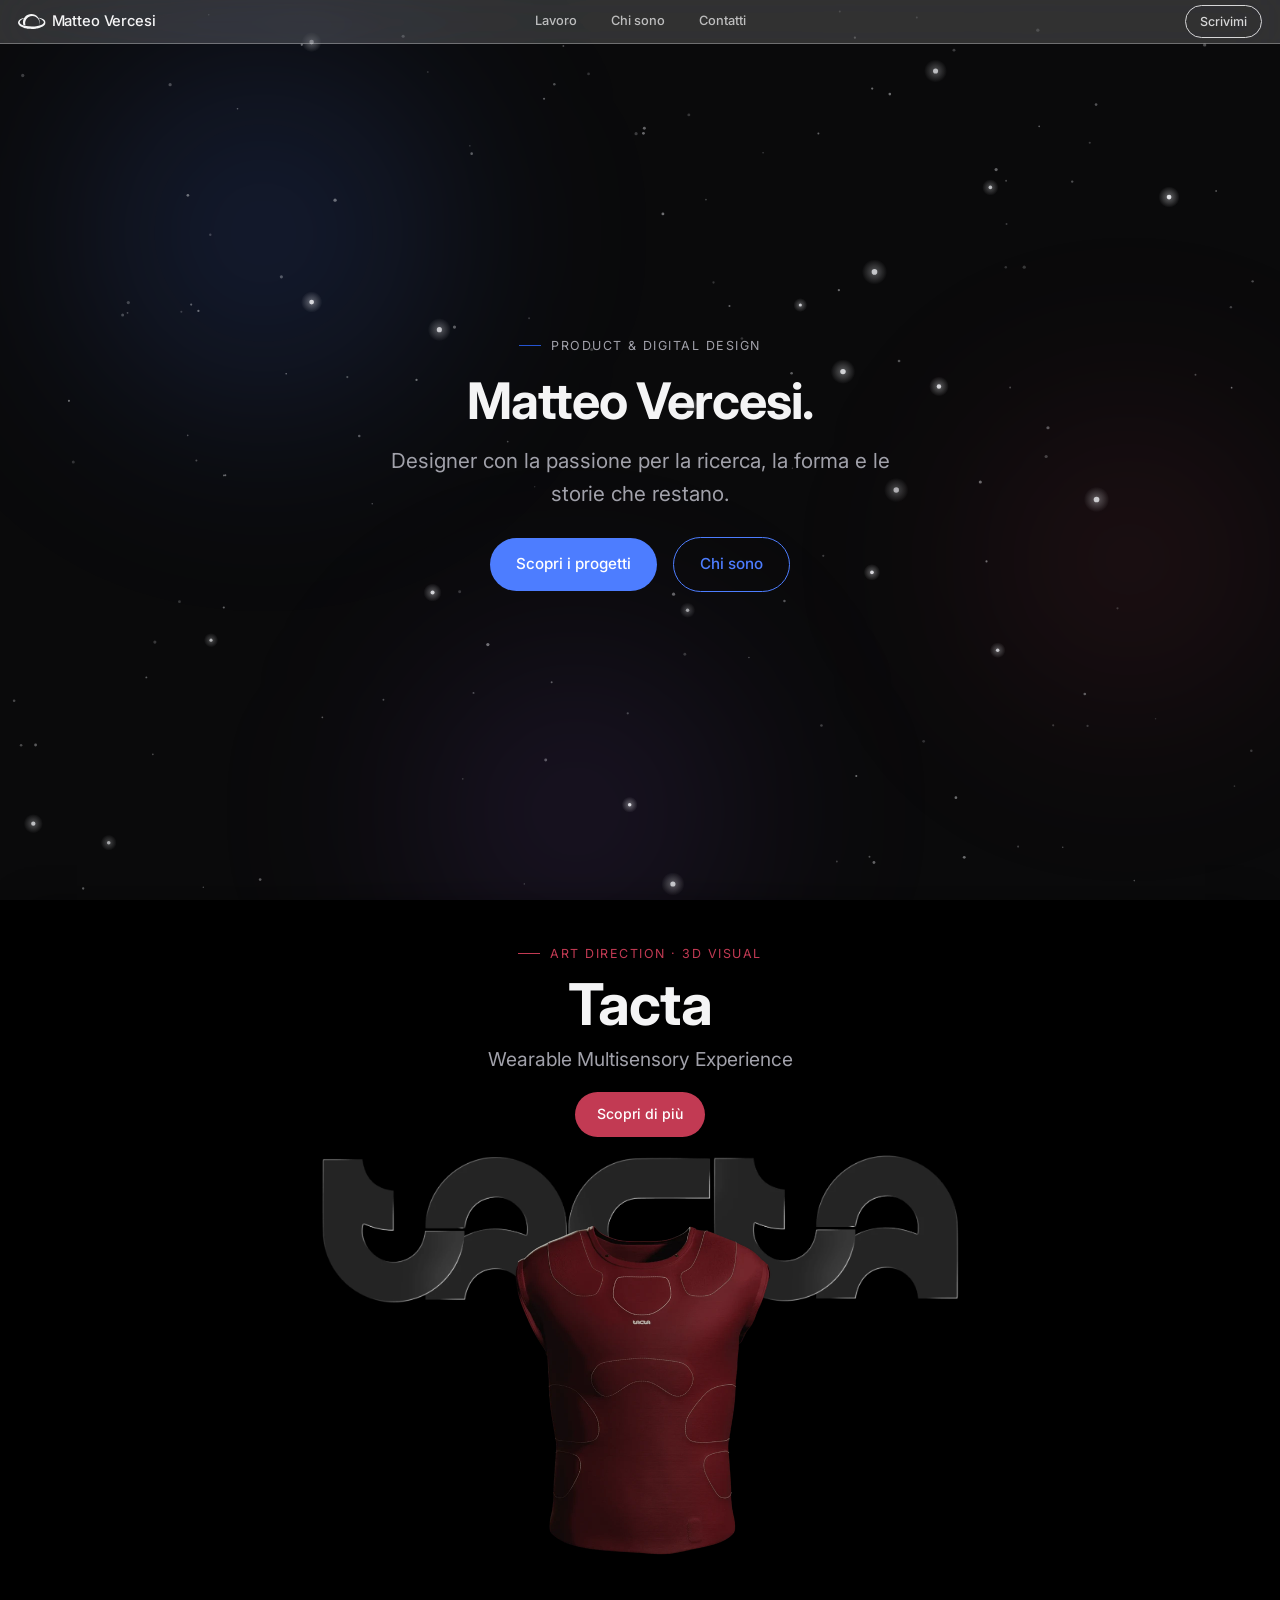
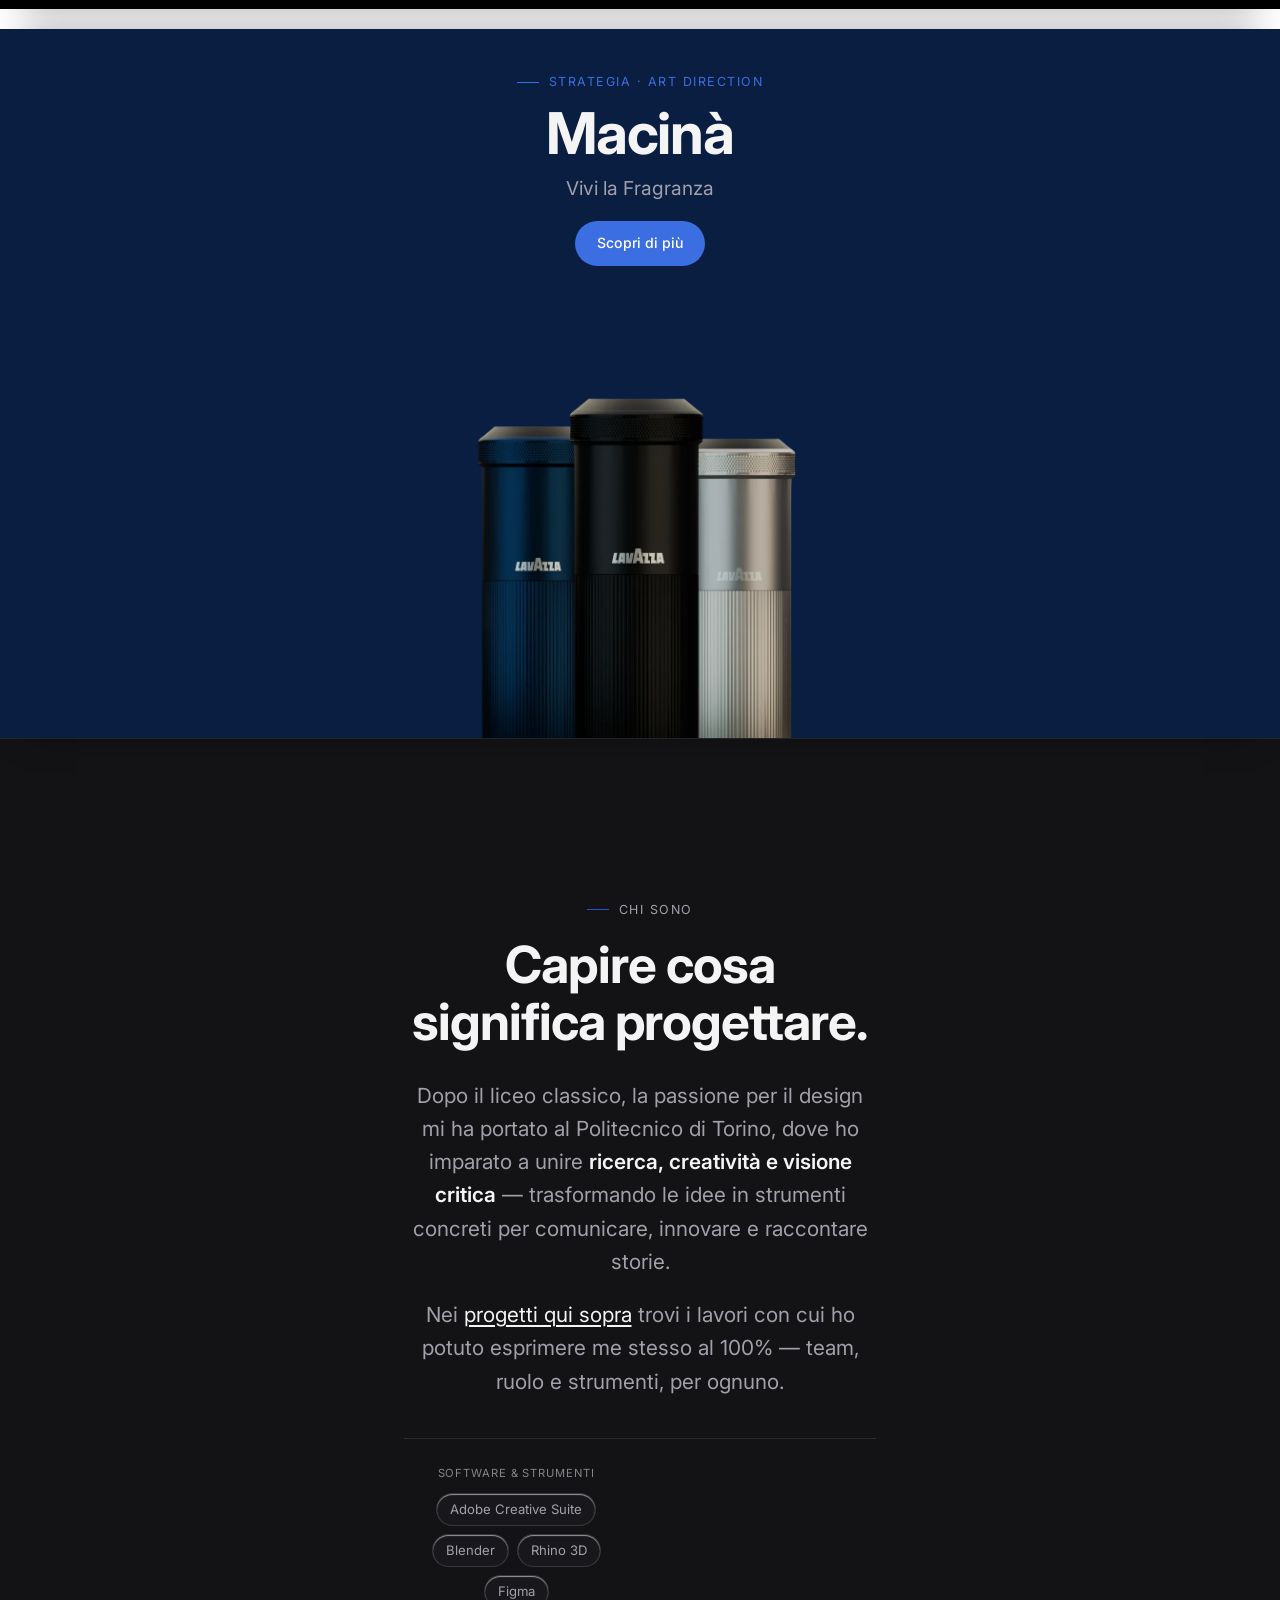
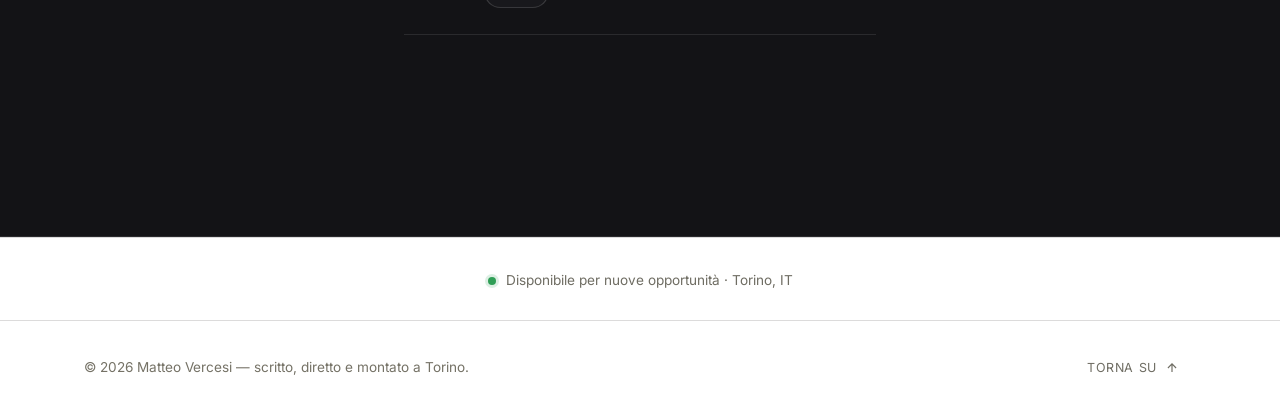
==== index.html @ 36c95722 "Turn the hero black and give the starfield real depth - Added .theme-dark to the hero header - reuse" ====
<!doctype html>
<html lang="it" style="background:#fff;">
<head>
<meta charset="UTF-8" />
<meta name="viewport" content="width=device-width, initial-scale=1, viewport-fit=cover" />
<meta name="theme-color" content="#ffffff" />
<script>
  /* Always land on the hero, never mid-page: without this, a #contact (or
     any other section) hash in the URL makes the browser jump straight
     there on reload. Running this once, early, isn't enough - the browser
     performs its own scroll-to-fragment later, after this script, as part
     of finishing the load, silently overriding an early scrollTo. Forcing
     it again on "load" (and "pageshow", for back/forward-cache restores)
     runs after that native scroll has already happened, so it sticks. */
  if ("scrollRestoration" in history) history.scrollRestoration = "manual";
  function forceScrollTop() {
    window.scrollTo(0, 0);
    if (location.hash) history.replaceState(null, "", location.pathname + location.search);
  }
  forceScrollTop();
  window.addEventListener("load", forceScrollTop);
  window.addEventListener("pageshow", forceScrollTop);
</script>
<title>Matteo Vercesi — Product & Digital Designer</title>
<meta name="description" content="Portfolio di Matteo Vercesi, Product & Digital Designer: progetti, metodo, percorso e contatti — dall'idea al prodotto, in un'unica pagina." />

<link rel="icon" href="assets/favicon.svg" type="image/svg+xml" />

<link rel="preconnect" href="https://fonts.googleapis.com" />
<link rel="preconnect" href="https://fonts.gstatic.com" crossorigin />
<link href="https://fonts.googleapis.com/css2?family=Inter:wght@400;500;600;700;800&display=swap" rel="stylesheet" />

<link rel="stylesheet" href="css/style.css" />
</head>
<body>

<!-- ============ NAV ============ -->
<nav class="nav nav--glass" id="nav">
  <a href="#top" class="nav__logo">
    <svg class="nav__logo-mark" viewBox="17 23 46 25" xmlns="http://www.w3.org/2000/svg" fill="none" aria-hidden="true">
      <g clip-path="url(#navLogoClip)">
        <path d="M50.6555 46.7805C50.2432 46.8773 49.8309 46.9664 49.416 47.0504C49.0139 47.1344 48.6145 47.2108 48.2099 47.2795C48.1841 47.2871 48.1584 47.2897 48.13 47.2948C47.6455 47.3813 47.1585 47.4577 46.6714 47.5264C42.842 48.0738 38.9481 48.1476 35.1031 47.7479C34.629 47.6996 34.1574 47.6436 33.6858 47.5799C33.6832 47.5799 33.6806 47.5799 33.6806 47.5799C33.2657 47.5264 32.8534 47.4653 32.4436 47.3992C31.9643 47.3228 31.4876 47.2362 31.0108 47.1446C30.5727 47.0606 30.1372 46.9689 29.7017 46.8722H29.6991C29.578 46.8442 29.4543 46.8162 29.3332 46.7882C29.06 46.722 28.7765 46.6507 28.4802 46.5718C23.6044 45.2581 16.0305 41.9689 17.1026 36.1492C18.0947 32.338 22.5092 30.4083 26.6556 29.5275C26.3876 29.9883 26.1428 30.4592 25.9289 30.9429C23.522 32.1064 20.1538 33.9979 19.7698 36.6176C19.6873 38.9954 22.5762 40.6629 25.5037 41.7271C25.7691 41.8212 26.032 41.9129 26.2948 41.9995C26.568 42.0886 26.8412 42.1751 27.1092 42.254C27.8488 42.473 28.5523 42.6537 29.1708 42.7963C29.2507 42.8141 29.328 42.8319 29.4053 42.8498C29.5161 42.8752 29.6244 42.8981 29.7275 42.9185C29.7996 42.9363 29.8718 42.9516 29.9413 42.9643H29.9465C29.9877 42.9745 30.0264 42.9821 30.0676 42.9898C30.1089 43 30.1501 43.0076 30.1913 43.0152C30.3666 43.0483 30.5418 43.0814 30.7196 43.112C36.9947 44.2398 43.5403 44.2067 49.7999 43.0203C50.1839 42.9389 50.5679 42.8549 50.9545 42.7657C51.2199 42.7021 51.4853 42.6385 51.7508 42.5723C51.7843 42.5646 51.8152 42.557 51.8487 42.5468C52.1115 42.4806 52.377 42.4093 52.6398 42.3355C54.7401 41.7449 56.7734 40.9353 58.4974 39.642C61.2883 37.5112 60.3812 35.2225 57.9253 33.2647C56.2193 31.9231 54.2144 30.9251 52.1399 30.1003C51.9878 29.8024 51.8203 29.5096 51.6477 29.2271C66.6511 31.4496 67.2439 42.7683 50.6555 46.7805Z" fill="currentColor"/>
        <path d="M26.4134 31.4164C26.5397 31.116 26.6814 30.8207 26.8309 30.5304C27.037 30.1307 27.2612 29.7412 27.5061 29.3619C27.6658 29.1124 27.8359 28.8706 28.0137 28.6312C28.2405 28.3232 28.4828 28.0228 28.7405 27.73C34.7398 20.953 45.2206 21.7041 50.3205 28.4174C50.4932 28.6414 50.6581 28.8756 50.8153 29.1124C50.9519 29.3186 51.0833 29.5274 51.207 29.7412C51.3745 30.0187 51.5291 30.3064 51.676 30.6017C51.8255 30.9021 51.9647 31.2102 52.0961 31.5258C53.4774 34.8074 53.449 38.5472 52.1657 41.8059C52.1167 41.8186 52.0703 41.8313 52.0239 41.8441C53.4568 37.6358 52.3873 32.8064 49.0423 29.6547C48.6557 29.2906 48.2383 28.9495 47.7924 28.6338C47.5682 28.4709 47.3415 28.3181 47.1095 28.1755C43.2801 25.7977 38.3811 25.8868 34.6419 28.0915C34.2785 28.3054 33.928 28.5396 33.5878 28.7967C32.9565 29.2652 32.3715 29.8049 31.8432 30.4108C28.944 33.6058 28.1864 38.2748 29.6501 42.2514C29.4028 42.2005 29.1554 42.1419 28.908 42.0834C28.1967 41.9103 27.4829 41.7142 26.7871 41.4953C26.5242 41.4113 26.2613 41.3247 26.0036 41.2331C24.9058 38.0304 25.0785 34.5146 26.4134 31.4164Z" fill="currentColor"/>
      </g>
      <defs>
        <clipPath id="navLogoClip"><rect width="46" height="25" fill="white" transform="translate(17 23)"/></clipPath>
      </defs>
    </svg>
    <span class="nav__logo-text">Matteo Vercesi</span>
  </a>
  <div class="nav__center">
    <a class="nav__pill" href="#work">Lavoro</a>
    <a class="nav__pill" href="#about">Chi sono</a>
    <a class="nav__pill" href="mailto:matteo.vercesi05@gmail.com">Contatti</a>
  </div>
  <div class="nav__cta">
    <a class="btn ghost" href="mailto:matteo.vercesi05@gmail.com"><span>Scrivimi</span></a>
    <div class="nav__icons">
      <a class="nav__icon" href="#work" aria-label="Lavoro">
        <svg viewBox="0 0 24 24" fill="none" stroke="currentColor" stroke-width="1.7" stroke-linecap="round" stroke-linejoin="round" aria-hidden="true"><rect x="3" y="7.5" width="18" height="12" rx="2.5"/><path d="M8.5 7.5V6a2 2 0 0 1 2-2h3a2 2 0 0 1 2 2v1.5"/><path d="M3 12.5h18"/></svg>
      </a>
      <a class="nav__icon" href="#about" aria-label="Chi sono">
        <svg viewBox="0 0 24 24" fill="none" stroke="currentColor" stroke-width="1.7" stroke-linecap="round" stroke-linejoin="round" aria-hidden="true"><circle cx="12" cy="8" r="3.6"/><path d="M4.5 20c0-4.2 3.4-6.8 7.5-6.8s7.5 2.6 7.5 6.8"/></svg>
      </a>
      <a class="nav__icon" href="mailto:matteo.vercesi05@gmail.com" aria-label="Contatti">
        <svg viewBox="0 0 24 24" fill="none" stroke="currentColor" stroke-width="1.7" stroke-linecap="round" stroke-linejoin="round" aria-hidden="true"><rect x="3" y="5.5" width="18" height="13" rx="2.5"/><path d="M4 7.5l7.3 5.8a1.2 1.2 0 0 0 1.4 0L20 7.5"/></svg>
      </a>
    </div>
  </div>
</nav>

<main id="top">

  <!-- ============ HERO ============ -->
  <header class="hero theme-dark">
    <div class="hero__nebula" aria-hidden="true">
      <span></span>
      <span></span>
      <span></span>
    </div>
    <canvas class="hero__space" id="heroSpace" aria-hidden="true"></canvas>
    <div class="hero__cursor" id="heroCursor" aria-hidden="true"></div>
    <div class="container hero__inner">
      <div class="hero__content">
        <span class="eyebrow">Product &amp; Digital Design</span>
        <h1>Matteo Vercesi.</h1>
        <p class="hero__tagline">Designer con la passione per la ricerca, la forma e le storie che restano.</p>
        <div class="hero__actions">
          <a class="btn accent" href="#work"><span>Scopri i progetti</span></a>
          <a class="btn outline" href="#about"><span>Chi sono</span></a>
        </div>
      </div>
    </div>
  </header>

  <!-- ============ WORK: PRODUCT DESIGN ============
       Apple's own product-page pattern: one full-bleed, centered section
       per product (headline, tagline, CTA, then a large image) stacked
       vertically, instead of a grid of small cards. -->
  <div id="work">
    <section class="product-block product-block--media-center theme-dark reveal" style="--project-accent:#c23a53; --bg:#000;">
      <div class="container product-block__inner">
        <span class="eyebrow">Art Direction · 3D Visual</span>
        <h2>Tacta</h2>
        <p class="product-block__tagline">Wearable Multisensory Experience</p>
        <div class="product-block__actions">
          <a class="btn accent" href="tacta.html"><span>Scopri di più</span></a>
        </div>
      </div>
      <div class="product-block__media product-block__media--wordmark container">
        <div class="product-block__media-frame">
          <img class="product-block__wordmark-bg" src="assets/tacta-wordmark.webp" alt="" aria-hidden="true" loading="lazy">
          <img src="assets/tacta-01.webp" alt="Tacta, maglia wearable multisensoriale, vista frontale" loading="lazy">
        </div>
      </div>
    </section>

    <section class="product-block theme-dark reveal" style="--project-accent:#3b6ee0; --bg:#0a1e42;">
      <div class="container product-block__inner">
        <span class="eyebrow">Strategia · Art Direction</span>
        <h2>Macinà</h2>
        <p class="product-block__tagline">Vivi la Fragranza</p>
        <div class="product-block__actions">
          <a class="btn accent" href="macina.html"><span>Scopri di più</span></a>
        </div>
      </div>
      <div class="product-block__media container">
        <img src="assets/macina-01.webp" alt="Macinà, macinino da caffè Lavazza" loading="lazy">
      </div>
    </section>
  </div>

  <!-- ============ DARK BAND: CHI SONO / PERCORSO / CONTATTI ============ -->
  <div class="theme-dark">

    <!-- ============ ABOUT ============ -->
    <section class="about" id="about">
      <div class="container statement__inner about__statement reveal">
        <span class="eyebrow">Chi sono</span>
        <h2 class="statement__headline">Capire cosa significa progettare.</h2>
        <p class="statement__body">Dopo il liceo classico, la passione per il design mi ha portato al Politecnico di Torino, dove ho imparato a unire <strong>ricerca, creatività e visione critica</strong> — trasformando le idee in strumenti concreti per comunicare, innovare e raccontare storie.</p>
        <p class="statement__note">Nei <a href="#work">progetti qui sopra</a> trovi i lavori con cui ho potuto esprimere me stesso al 100% — team, ruolo e strumenti, per ognuno.</p>
        <dl class="project__meta statement__meta about__tools-meta">
          <div>
            <dt>Software &amp; strumenti</dt>
            <div class="badge-row">
              <span class="badge">Adobe Creative Suite</span>
              <span class="badge">Blender</span>
              <span class="badge">Rhino 3D</span>
              <span class="badge">Figma</span>
            </div>
          </div>
        </dl>
      </div>
    </section>

  </div>

</main>

<footer>
  <div class="footer__status">
    <span class="status-dot"></span>
    <span>Disponibile per nuove opportunità · Torino, IT</span>
  </div>
  <div class="container footer__inner">
    <span>© <span id="year"></span> Matteo Vercesi — scritto, diretto e montato a Torino.</span>
    <a class="back-to-top" href="#top">
      Torna su
      <svg viewBox="0 0 24 24" fill="none" stroke="currentColor" stroke-width="2"><path d="M12 19V5M5 12l7-7 7 7"/></svg>
    </a>
  </div>
</footer>

<div class="toast" id="toast">Email copiata negli appunti</div>

<script src="js/main.js"></script>
</body>
</html>
---- css/style.css ----
/* ==========================================================================
   Matteo Vercesi — Product Design Portfolio
   ========================================================================== */

:root {
  /* Base palette — warm paper, light editorial theme */
  --bg: #ffffff;
  --bg-elevated: #f1efe9;
  --bg-card: #ffffff;
  --line: rgba(20, 19, 15, 0.15);
  --line-strong: rgba(20, 19, 15, 0.26);

  --text: #17160f;
  --text-muted: #6f6d63;
  --text-dim: #757266;

  --accent: #2554d1;
  --accent-soft: rgba(37, 84, 209, 0.08);

  /* Per-project accents (overridden per section via inline style) */
  --project-accent: var(--accent);
  --project-accent-soft: var(--accent-soft);

  /* Glassmorphism surface tokens */
  --glass-bg: rgba(255, 255, 255, 0.5);
  --glass-bg-strong: rgba(255, 255, 255, 0.68);
  --glass-border: rgba(255, 255, 255, 0.65);
  --glass-blur: 22px;
  --glass-highlight: inset 0 1px 1px rgba(255, 255, 255, 0.55);

  /* One sans-serif system throughout, matching the hero headline - the
     earlier Fraunces serif/italic voice was dropped for a consistent,
     apple.com-style typographic system instead of mixing the two. */
  --font-display: "Inter", "Helvetica Neue", Arial, sans-serif;
  --font-body: "Inter", "Helvetica Neue", Arial, sans-serif;
  --font-mono: "Inter", "Helvetica Neue", Arial, sans-serif;

  --ease: cubic-bezier(0.16, 1, 0.3, 1);
  /* Reserved for short, tactile micro-interactions (button press, toggle,
     badge hover, modal open) - a slight overshoot rather than the calm
     content-reveal --ease above. Always paired with 2D transforms only
     (scale/translate/opacity) - never combined with a 3D transform on an
     overflow:hidden + mix-blend-mode element, the exact combination that
     made the project cards and portrait frame vanish on hover earlier. */
  --spring: cubic-bezier(0.34, 1.56, 0.64, 1);
  --dur-fast: 200ms;
  --dur: 400ms;
  --dur-slow: 700ms;

  --container: 1240px;
  --gutter: clamp(20px, 5vw, 64px);
}

@media (max-width: 600px) {
  /* backdrop-filter blur cost scales with radius - a lighter blur here
     trims GPU/compositing load specifically on the phones where Safari's
     memory-pressure reload actually happens, without changing the desktop
     glass look. */
  :root {
    --glass-blur: 10px;
  }
}

/* ---------- Dark band ----------
   Apple product pages aren't single-theme top to bottom - the theme itself
   is a storytelling beat, dropping into a darker, moodier section and back.
   .theme-dark is scoped to a wrapper (About -> Timeline -> Closing CTA),
   not the whole <body>, so the same variables just repaint for that one
   band while Hero/Work/Approach stay on the light root palette above it. */
.theme-dark {
  --bg: #0a0a0b;
  --bg-elevated: #131316;
  --bg-card: #17171b;
  --line: rgba(244, 244, 245, 0.1);
  --line-strong: rgba(244, 244, 245, 0.2);

  --text: #f4f4f5;
  --text-muted: #a1a1aa;
  --text-dim: #86848c;

  --accent: #4d7dff;
  --accent-soft: rgba(77, 125, 255, 0.16);

  --glass-bg: rgba(32, 32, 36, 0.45);
  --glass-bg-strong: rgba(32, 32, 36, 0.62);
  --glass-border: rgba(244, 244, 245, 0.14);

  background: var(--bg);
  color: var(--text);
}

/* ---------- Reset ---------- */
*,
*::before,
*::after {
  box-sizing: border-box;
  margin: 0;
  padding: 0;
}

html {
  scroll-behavior: smooth;
  -webkit-text-size-adjust: 100%;
  /* On iOS Safari, flinging back up to the top of a long page overshoots
     into the rubber-band bounce - without this, that overscroll chains up
     to Safari's own pull-to-refresh gesture, which reloads the whole page
     (seen as the hero/projects "restarting"). contain lets the page keep
     its own bounce feel locally without handing the gesture to the browser
     chrome above it. */
  overscroll-behavior-y: contain;
}

@media (prefers-reduced-motion: reduce) {
  html {
    scroll-behavior: auto;
  }
  *,
  *::before,
  *::after {
    animation-duration: 0.01ms !important;
    animation-iteration-count: 1 !important;
    transition-duration: 0.01ms !important;
    scroll-behavior: auto !important;
  }
}

body {
  background: var(--bg);
  color: var(--text);
  font-family: var(--font-body);
  font-size: 16px;
  line-height: 1.6;
  min-height: 100vh;
  position: relative;
  overflow-x: hidden;
  overscroll-behavior-y: contain;
}

img {
  max-width: 100%;
  display: block;
}

a {
  color: inherit;
  text-decoration: none;
}

ul {
  list-style: none;
}

button {
  font: inherit;
  color: inherit;
  background: none;
  border: none;
  cursor: pointer;
}

h1, h2, h3, h4 {
  font-family: var(--font-display);
  font-weight: 700;
  line-height: 1.08;
  letter-spacing: -0.02em;
}

::selection {
  background: var(--text);
  color: var(--bg);
}

:focus-visible {
  outline: 2px solid var(--accent);
  outline-offset: 3px;
  border-radius: 2px;
}

/* Smoother "squircle" corners on the main rounded shapes (progressive enhancement,
   ignored gracefully where the browser doesn't support it yet) */
.btn,
.nav,
.swatch,
.swatch__dot,
.badge,
.toast {
  corner-shape: superellipse(2);
}

.container {
  max-width: var(--container);
  margin-inline: auto;
  padding-inline: var(--gutter);
}

.eyebrow {
  display: inline-flex;
  align-items: center;
  gap: 10px;
  font-family: var(--font-mono);
  font-size: 0.78rem;
  letter-spacing: 0.12em;
  text-transform: uppercase;
  color: var(--text-muted);
}

.eyebrow::before {
  content: "";
  width: 22px;
  height: 1px;
  background: var(--project-accent);
}

/* ---------- Buttons ---------- */
.btn {
  --btn-bg: var(--text);
  --btn-fg: var(--bg);
  display: inline-flex;
  align-items: center;
  gap: 10px;
  padding: 14px 26px;
  min-height: 44px;
  border-radius: 100px;
  font-family: var(--font-body);
  font-weight: 500;
  font-size: 0.95rem;
  background: var(--btn-bg);
  color: var(--btn-fg);
  cursor: pointer;
  transition: transform var(--dur-fast) var(--spring), opacity var(--dur-fast) var(--ease);
}

.btn:hover {
  transform: translateY(-2px);
  opacity: 0.88;
}

.btn:active {
  transform: scale(0.96);
}

/* Used only by the nav's "Scrivimi" CTA - no glass box of its own, just an
   outline in the same adaptive --nav-fg color as the rest of the bar, so it
   doesn't read as a separate frame floating over the transparent nav. */
.btn.ghost {
  --btn-bg: transparent;
  --btn-fg: var(--nav-fg);
  padding: 7px 16px;
  min-height: auto;
  font-size: 0.88rem;
  border: 1.5px solid var(--nav-fg);
  background: transparent;
  opacity: 0.85;
}

.btn.ghost:hover {
  opacity: 1;
}

/* apple.com's primary/secondary pill pair: a solid accent-colored pill next
   to a plain outline one, both the same shape as .btn - used for the hero's
   two-button row. */
.btn.accent {
  --btn-bg: var(--accent);
  --btn-fg: #fff;
}

.btn.outline {
  --btn-bg: transparent;
  --btn-fg: var(--accent);
  border: 1.5px solid var(--accent);
}

.btn.outline:hover {
  background: var(--accent-soft);
  opacity: 1;
}

.btn svg {
  width: 15px;
  height: 15px;
  transition: transform var(--dur-fast) var(--ease);
}

.btn:hover svg {
  transform: translate(3px, 0);
}

/* ---------- Navbar ----------
   No background/border of its own - it reads through to whatever section
   is scrolled underneath. --nav-fg flips between dark and light (see
   .nav--on-dark below, toggled by main.js from the actual section behind
   the bar) so its text and logo stay readable over both bands. A flat
   toggled color is used instead of mix-blend-mode: difference, which
   rendered inconsistently (washed out, and mis-composited on scroll) for
   a position:fixed bar in testing here. */
.nav {
  position: fixed;
  top: 0;
  left: 0;
  right: 0;
  z-index: 100;
  display: grid;
  /* Each direct child is pinned to its column explicitly (see .nav__logo,
     .nav__center, .nav__cta below) rather than relying on source-order
     auto-placement: .nav__center is display:none below 880px, and a hidden
     grid item is dropped from placement entirely, which without an explicit
     column would shift .nav__cta into the middle track instead of the last
     one - leaving it stranded left-of-center with the real last column empty
     on its right. */
  grid-template-columns: 1fr auto 1fr;
  align-items: center;
  height: 44px;
  /* env() falls back to 0px on any browser that doesn't support it (this
     whole rule is a no-op there), and only actually adds space on a
     notched/Dynamic-Island iPhone in landscape, where that cutout sits to
     one side instead of centered - without it the logo/menu button can end
     up tucked under it instead of clear of it. The extra +10px goes beyond
     the raw safe-area value on purpose: that value marks where the cutout
     itself ends, not a comfortable touch-target distance from it. */
  padding-inline: max(18px, calc(env(safe-area-inset-left) + 10px)) max(18px, calc(env(safe-area-inset-right) + 10px));
  --nav-fg: #17160f;
  transition: transform var(--dur) var(--ease);
}

.nav.nav--on-dark {
  --nav-fg: #f4f4f5;
}

/* Project pages only: the bar slides fully out of view once scrolled. */
.nav.is-hidden {
  transform: translateY(-100%);
}

/* A 1px, out-of-flow marker sitting just below the page's very top - purely
   an IntersectionObserver target (see main.js), not a visible element. Set
   a little below y:0 (instead of right at it) so a stray pixel of scroll
   bounce doesn't flicker the navbar in and out. */
.scroll-sentinel {
  position: absolute;
  top: 24px;
  left: 0;
  width: 1px;
  height: 1px;
  pointer-events: none;
}

/* Project pages: a fixed scrim pinned to the true top of the screen,
   behind the notch/Dynamic-Island cutout. Whatever scrolls up underneath
   it - any section, any photo - fades into it instead of butting up
   against the cutout with a hard edge: the same top vignette apple.com's
   own mobile site uses so a scrolled photo dissolves into the page
   rather than meeting the status bar with a hard edge. Sits below the
   nav's own z-index but above page content; env() height means it's just
   a small constant on non-notch devices instead of doing nothing useful. */
.top-scrim {
  position: fixed;
  top: 0;
  left: 0;
  right: 0;
  height: calc(env(safe-area-inset-top, 0px) + 40px);
  background: linear-gradient(to bottom, rgba(0, 0, 0, 0.88), rgba(0, 0, 0, 0));
  z-index: 99;
  pointer-events: none;
}

/* Revo Bike only: same scrim, toned to its own light background instead
   of black. */
.top-scrim--light {
  background: linear-gradient(to bottom, rgba(245, 245, 247, 0.92), rgba(245, 245, 247, 0));
}

/* Home page only: a persistent glass panel instead of the transparent bar
   that just reads through to whatever's scrolled underneath - light tint,
   strong blur, thin bright border, the same liquid-glass material used
   throughout the nav. */
.nav--glass {
  background: rgba(255, 255, 255, 0.16);
  backdrop-filter: blur(28px) saturate(180%);
  -webkit-backdrop-filter: blur(28px) saturate(180%);
  border-bottom: 1px solid rgba(255, 255, 255, 0.3);
  /* Stretches the glass panel itself up behind the notch/Dynamic-Island
     cutout instead of leaving that strip as flat html/body background -
     one continuous blurred surface instead of a hard seam between "glass"
     and "plain page color" right above it. box-sizing:border-box (global
     reset) keeps the actual nav row at a true 44px: the inset just adds
     onto the total height as extra padding above the content. */
  height: calc(44px + env(safe-area-inset-top, 0px));
  padding-top: env(safe-area-inset-top, 0px);
}

/* An extra, stronger fade layered on top of the glass panel's own uniform
   tint, but only across the true status-bar strip (safe-area-inset-top)
   behind the clock/battery - same idea as apple.com's own status-bar
   scrim: content is more dissolved right behind the icons and clears up
   as it moves down into the visible bar/page, rather than being tinted
   evenly across the whole bar the way the base glass panel is. Height is
   0 (invisible, no-op) on any non-notch device. */
.nav--glass::before {
  content: "";
  position: absolute;
  top: 0;
  left: 0;
  right: 0;
  height: env(safe-area-inset-top, 0px);
  background: linear-gradient(to bottom, rgba(255, 255, 255, 0.85), rgba(255, 255, 255, 0));
  pointer-events: none;
}

.nav__logo {
  font-family: var(--font-display);
  font-weight: 500;
  font-size: 0.92rem;
  letter-spacing: -0.01em;
  display: flex;
  align-items: center;
  gap: 6px;
  cursor: pointer;
  grid-column: 1;
  justify-self: start;
  /* No color transition: animating a color derived from --nav-fg on a
     position:fixed bar occasionally lagged behind fast scroll (it's not
     a GPU-accelerated property like the bar's own transform), so the
     light/dark flip now snaps instantly instead. */
  color: var(--nav-fg);
}

.nav__logo-mark {
  height: 15px;
  width: auto;
  flex-shrink: 0;
}

.nav__center {
  display: flex;
  align-items: center;
  gap: 26px;
  grid-column: 2;
  justify-self: center;
}

/* Plain-text anchor links (single-page nav, scrolling to a section - not a
   page destination) rather than the earlier icon+label pills, which existed
   specifically for a two-page choice that no longer exists. */
.nav__pill {
  position: relative;
  padding: 6px 4px;
  font-family: var(--font-body);
  font-weight: 500;
  font-size: 0.8rem;
  /* color intentionally untransitioned - see .nav__logo above. */
  color: var(--nav-fg);
  opacity: 0.72;
  transition: opacity var(--dur-fast) var(--ease);
}

.nav__pill:hover,
.nav__pill:focus-visible {
  opacity: 1;
}

.nav__cta {
  display: flex;
  align-items: center;
  grid-column: 3;
  justify-self: end;
  gap: 8px;
}

/* Apple's own nav CTA reads much smaller than a page-level button - this
   overrides the shared .btn sizing just inside the nav rather than
   shrinking .btn itself, which is used at full size everywhere else on
   the site (hero CTAs, closing CTAs, etc). */
.nav__cta .btn {
  padding: 6px 14px;
  font-size: 0.78rem;
}

/* Three plain icon links replace the hamburger + dropdown outright: no
   disclosure state to manage, no floating panel to keep legible over
   whatever content sits behind it - just three simple SF-Symbols-style
   glyphs sitting directly in the bar, the way Apple's own compact nav
   bars (e.g. Music, Podcasts on iPhone) show destinations as icons
   rather than hiding them behind a toggle. */
.nav__icons {
  display: none;
  align-items: center;
  gap: 2px;
}

.nav__icon {
  display: flex;
  align-items: center;
  justify-content: center;
  width: 34px;
  height: 34px;
  color: var(--nav-fg);
  opacity: 0.68;
  transition: opacity var(--dur-fast) var(--ease), transform var(--dur-fast) var(--ease);
}

.nav__icon svg {
  width: 19px;
  height: 19px;
}

.nav__icon:hover,
.nav__icon:focus-visible {
  opacity: 1;
}

.nav__icon:active {
  opacity: 1;
  transform: scale(0.88);
}

@media (max-width: 880px) {
  .nav {
    /* Same safe-area-aware formula as the base rule, just with a smaller
       floor - this was overwriting that formula outright with a flat 14px,
       which silently undid the notch/Dynamic-Island clearance on exactly
       the widths (phones) where it matters most. */
    padding-inline: max(14px, calc(env(safe-area-inset-left) + 10px)) max(14px, calc(env(safe-area-inset-right) + 10px));
  }
  .nav__center {
    display: none;
  }
  .nav__icons {
    display: flex;
  }
  .nav__logo-text {
    display: none;
  }
  .nav__cta .btn.ghost {
    display: none;
  }
}

/* ---------- Hero ----------
   Full-bleed, centered: apple.com's own hero pattern - headline, tagline,
   a small plain caption, then a pair of pill buttons, all dead-center. */
/* Full viewport on load instead of a modest padded band - the first
   thing a visitor sees is the whole screen making one confident
   statement, the same "wow" scale apple.com's own hero commands, rather
   than a few lines of text sitting in the top third of a mostly-empty
   page. Every vertical measurement below (padding, gap, portrait size,
   type size) is a dvh-aware clamp() rather than a fixed or vw-based one,
   so the whole hero always fits within one screen with nothing hidden
   below the fold, on any device - a short landscape phone gets the same
   guarantee as a tall portrait one, just at smaller values. Standing
   rule for this section: every future change to the hero has to keep
   fitting this way, not just look right on the one viewport it was
   checked on. */
.hero {
  position: relative;
  min-height: 100dvh;
  display: flex;
  align-items: center;
  padding-top: calc(56px + env(safe-area-inset-top, 0px));
  padding-bottom: clamp(16px, 4dvh, 72px);
  overflow: hidden;
}

.hero__inner {
  position: relative;
  z-index: 3;
  width: 100%;
  max-width: 720px;
  margin-inline: auto;
  text-align: center;
  display: grid;
  gap: clamp(12px, 3dvh, 48px);
}

.hero__inner .eyebrow,
.hero__actions {
  justify-content: center;
}

@media (min-width: 860px) {
  .hero__inner {
    max-width: 820px;
  }

  .hero h1 {
    font-size: clamp(3.2rem, 6vw, 5.2rem);
  }
}

/* Short viewport (landscape phones above all, but also a short/tablet-
   sized browser window): the text-only hero still needs less vertical
   room here than a normal portrait phone gets, so padding and type
   shrink further on top of the fluid clamp()s above. */
@media (max-height: 600px) {
  .hero {
    padding-top: calc(48px + env(safe-area-inset-top, 0px));
    padding-bottom: clamp(10px, 3dvh, 28px);
  }

  .hero .eyebrow {
    margin-bottom: 8px;
  }

  .hero h1 {
    font-size: clamp(1.6rem, 6dvh, 2.6rem);
    line-height: 1.1;
  }

  .hero__tagline {
    margin-top: 6px;
    font-size: clamp(0.82rem, 2.6dvh, 1rem);
  }

  .hero__actions {
    margin-top: 10px;
    gap: 10px;
  }

  .hero .btn {
    padding: 9px 18px;
    min-height: 34px;
    font-size: 0.82rem;
  }
}

/* The hero's own background: the logo is a stylized black hole, so the
   hero itself becomes one - a field of stars drifting on their own,
   pulled into orbit and swallowed when they stray too close to the
   pointer (see the particle sim in main.js). .hero__cursor renders the
   event horizon itself: a dark core with a thin accretion-disk ring,
   sitting exactly where the pull in the canvas originates - the same
   x/y drives both, so the visual and the physics agree. */
.hero__nebula {
  position: absolute;
  inset: -10%;
  z-index: 0;
  overflow: hidden;
  pointer-events: none;
}

.hero__nebula span {
  position: absolute;
  border-radius: 50%;
  filter: blur(90px);
  animation: hero-nebula-drift 40s ease-in-out infinite alternate;
}

.hero__nebula span:nth-child(1) {
  top: 5%;
  left: 8%;
  width: 42vw;
  height: 42vw;
  max-width: 560px;
  max-height: 560px;
  background: radial-gradient(circle, rgba(77, 125, 255, 0.22), transparent 70%);
  animation-duration: 38s;
}

.hero__nebula span:nth-child(2) {
  top: 40%;
  right: 4%;
  width: 34vw;
  height: 34vw;
  max-width: 460px;
  max-height: 460px;
  background: radial-gradient(circle, rgba(194, 58, 83, 0.16), transparent 70%);
  animation-duration: 46s;
  animation-delay: -10s;
}

.hero__nebula span:nth-child(3) {
  bottom: -6%;
  left: 30%;
  width: 38vw;
  height: 38vw;
  max-width: 500px;
  max-height: 500px;
  background: radial-gradient(circle, rgba(147, 90, 230, 0.16), transparent 70%);
  animation-duration: 52s;
  animation-delay: -20s;
}

@keyframes hero-nebula-drift {
  from {
    transform: translate(0, 0) scale(1);
  }
  to {
    transform: translate(3%, 4%) scale(1.06);
  }
}

@media (prefers-reduced-motion: reduce) {
  .hero__nebula span {
    animation: none;
  }
}

.hero__space {
  position: absolute;
  inset: 0;
  z-index: 0;
  pointer-events: none;
}

.hero__cursor {
  position: absolute;
  top: 0;
  left: 0;
  width: 20px;
  height: 20px;
  margin: -10px 0 0 -10px;
  border-radius: 50%;
  z-index: 2;
  pointer-events: none;
  opacity: 0;
  transition: opacity 250ms var(--ease);
  transform: translate3d(var(--cx, -100px), var(--cy, -100px), 0);
  background: radial-gradient(circle, #0a0a0c 0%, #0a0a0c 34%, transparent 38%);
  box-shadow:
    0 0 0 1px rgba(37, 84, 209, 0.5),
    0 0 14px 2px rgba(37, 84, 209, 0.45);
}

.hero__cursor.is-active {
  opacity: 1;
}

@media (prefers-reduced-motion: reduce) {
  .hero__cursor {
    display: none;
  }
}

.status-dot {
  width: 8px;
  height: 8px;
  border-radius: 50%;
  background: #2f9e56;
  box-shadow: 0 0 0 3px rgba(47, 158, 86, 0.16);
  flex-shrink: 0;
}

.hero .eyebrow {
  margin-bottom: clamp(8px, 2dvh, 18px);
}

/* Bold sans-serif display type for the headline - apple.com's own hero
   headline is SF Pro at heavy weight with tight negative tracking, not the
   site's editorial Fraunces italic (kept further down the page as an
   accent, e.g. the closing CTA). The middle clamp() term takes whichever
   of vw/dvh is more restrictive, so a narrow phone and a short one both
   shrink this - a fixed vw-only floor stayed full-size on a short-but-
   wide window and overflowed the hero past one screen. */
.hero h1 {
  font-family: var(--font-body);
  font-weight: 700;
  font-size: clamp(2rem, min(6vw, 5.6dvh), 4.8rem);
  letter-spacing: -0.02em;
  line-height: 1.08;
  max-width: 16ch;
  margin-inline: auto;
  /* Entrance animation paused with the rest of the site - see .reveal. */
  /* opacity: 0;
  animation: fade-up var(--dur-slow) var(--ease) forwards; */
}

.hero__tagline {
  margin-top: clamp(8px, 2dvh, 16px);
  max-width: 42ch;
  margin-inline: auto;
  font-size: clamp(0.95rem, min(2.2vw, 2.3dvh), 1.4rem);
  color: var(--text-muted);
  /* opacity: 0;
  animation: fade-up var(--dur-slow) var(--ease) forwards;
  animation-delay: 0.06s; */
}

.hero__caption {
  display: inline-flex;
  align-items: center;
  gap: 8px;
  margin-top: 14px;
  font-size: 0.92rem;
  color: var(--text-dim);
  /* opacity: 0;
  animation: fade-up var(--dur-slow) var(--ease) forwards;
  animation-delay: 0.1s; */
}

@keyframes fade-up {
  from {
    opacity: 0;
    transform: translateY(14px);
  }
  to {
    opacity: 1;
    transform: translateY(0);
  }
}

/* Apple's own hero CTA pattern: a solid pill + an outline pill, centered
   side by side. justify-content itself lives earlier (grouped with the
   eyebrow's) so the min-width/max-height overrides above, which come
   before this rule in the file, aren't cancelled back out by a later,
   equal-specificity declaration here. */
.hero__actions {
  display: flex;
  flex-wrap: wrap;
  align-items: center;
  gap: 16px;
  margin-top: clamp(14px, 3dvh, 28px);
  /* opacity: 0;
  animation: fade-up var(--dur-slow) var(--ease) forwards;
  animation-delay: 0.14s; */
}

/* ---------- Section shell ---------- */
section {
  padding-block: clamp(80px, 12vw, 160px);
}

/* Supporting section: slightly tighter rhythm than the primary sections it sits between */
#approach {
  padding-block: clamp(56px, 8vw, 110px);
}

.section-head {
  display: flex;
  align-items: flex-end;
  justify-content: space-between;
  gap: 40px;
  margin-bottom: clamp(48px, 8vw, 88px);
  flex-wrap: wrap;
}

.section-head h2 {
  font-size: clamp(2.2rem, 5vw, 3.6rem);
  max-width: 640px;
}

.section-head p {
  max-width: 360px;
  color: var(--text-muted);
  font-size: 1.02rem;
}

/* Animations paused site-wide for now (nav excluded) - re-enable by
   restoring the commented-out declarations below once the rest of the
   site's content work is settled. Markup/JS untouched on purpose: every
   .reveal class and the IntersectionObserver driving it are still in
   place, so turning this back on later is just uncommenting these two
   rules, not re-adding classes across every page again. */
.reveal {
  /* opacity: 0;
  transform: translateY(28px) scale(0.98);
  transition: opacity 0.8s var(--ease), transform 0.8s var(--spring); */
}

.reveal.is-visible {
  /* opacity: 1;
  transform: translateY(0) scale(1); */
}

/* ---------- About ---------- */
.about {
  background: var(--bg-elevated);
  border-top: 1px solid var(--line);
  border-bottom: 1px solid var(--line);
}

/* Centered variant of the project pages' own .statement pattern (reusing
   its headline/body/note/meta typography as-is), rather than the old
   two-column sticky-photo bio layout that broke the "one big idea,
   generous space" rhythm every other section on the site uses. Centered
   (not left-aligned like the project pages' own statement sections)
   to match its home-page siblings, the hero and the product blocks,
   which are both centered too. */
.about__statement {
  text-align: center;
  margin-inline: auto;
}

.about__statement .eyebrow {
  justify-content: center;
}

.about__statement .statement__note a {
  color: var(--text);
  text-decoration: underline;
  text-underline-offset: 3px;
}

/* Single centered group instead of .statement__meta's own two-column
   role/tools grid - this section only has one (tools), not both. */
.about__tools-meta {
  margin-top: 40px;
  grid-template-columns: 1fr;
  max-width: none;
}

.about__tools-meta dt {
  text-align: center;
}

.about__tools-meta .badge-row {
  justify-content: center;
}

/* ---------- Work / Projects ---------- */
/* Product blocks: one full-bleed, centered section per project - apple.com's
   own product-page pattern (headline, tagline, a single CTA, then an image),
   stacked vertically instead of a grid of cards. Each block sets its own
   solid --bg inline (and .theme-dark for the two dark ones, so text/eyebrow
   colors flip correctly) - this is a deliberate per-project color, not an
   accent-tinted wash, so the block paints that color flatly rather than
   just picking it up as a background hint. Padding is intentionally tight
   (apple.com's own hero band reads short and wide, not tall) - the image is
   sized down to match instead of stretching the band back out. */
.product-block {
  /* Same min-height on every block regardless of each project's own image
     aspect ratio (Tacta's square shot, Revo Bike's wide 2:1, Macinà's own
     proportions all produced a different natural height before) - see
     equalizeProductBlocks() in main.js, which measures and applies it.
     Text stays pinned near the top (its natural position) and the photo
     is pushed to the very bottom edge via justify-content:space-between,
     with all of a shorter block's slack absorbed as gap between the two
     instead of as empty margin above the text and below the photo - the
     photo's own crop should meet the band's edge, not float centered
     inside it with visible background on both sides. */
  position: relative;
  overflow-x: hidden;
  background: var(--bg);
  color: var(--text);
  min-height: clamp(420px, 52vw, 640px);
  display: flex;
  flex-direction: column;
  justify-content: space-between;
  padding-top: clamp(24px, 3vw, 36px);
  padding-bottom: 0;
  /* A thin sliver of the page's own background shows between blocks
     instead of them touching edge to edge - apple.com keeps that same
     narrow seam between its stacked product sections. */
  margin-bottom: clamp(10px, 1.6vw, 20px);
  /* Soft shadow at the top and bottom edges, cast into that seam - each
     band reads as a raised panel sitting slightly above the page instead
     of a flat rectangle butted against the next one. */
  box-shadow:
    0 -18px 34px -24px rgba(0, 0, 0, 0.4),
    0 18px 34px -24px rgba(0, 0, 0, 0.4);
}

/* Thinner bands on mobile: the desktop clamp()s bottom out at values
   still sized for a wide canvas, so on a phone each block reads as a
   tall, slow scroll before the next one arrives. Tightened here rather
   than by shrinking the product photo itself, which stays the visual
   focus. */
@media (max-width: 600px) {
  .product-block {
    min-height: clamp(300px, 70vw, 360px);
    padding-top: 14px;
    margin-bottom: 6px;
  }
}

/* Tablet and landscape phone: neither the phone-portrait sizing above
   (too cramped for the extra width here) nor the desktop clamp()s below
   (sized for a much taller viewport) fit this range - landscape phones
   especially have very little viewport height to work with, so the same
   "tall, slow scroll" problem the phone-portrait fix above solves shows
   up again here even though the width is larger. A dedicated mid-sized
   tier instead of stretching one of the other two to cover it. Covers up
   to 1024px so it catches iPad portrait and effectively all phones in
   landscape (largest is ~926px wide), without touching bigger tablets in
   landscape, which have desktop-like room to spare. */
@media (min-width: 601px) and (max-width: 1024px) {
  .product-block {
    min-height: clamp(360px, 44vw, 480px);
    padding-top: clamp(18px, 2.2vw, 26px);
    margin-bottom: clamp(8px, 1.2vw, 14px);
  }
}

.product-block:last-child {
  margin-bottom: 0;
}

/* Tacta and Revo Bike specifically (not Macinà, which keeps the flush-
   bottom default above): the photo centers in whatever space is left
   after the text/CTA instead of meeting the band's bottom edge. The text
   block keeps its natural height at the top (justify-content:flex-start
   instead of space-between), and the media wrapper grows to absorb the
   rest of the column, then centers its own child inside that grown box. */
.product-block--media-center {
  justify-content: flex-start;
}

.product-block--media-center .product-block__media {
  flex: 1;
  display: flex;
  flex-direction: column;
  justify-content: center;
}

.product-block__inner {
  position: relative;
  z-index: 1;
  max-width: 640px;
  margin-inline: auto;
  text-align: center;
}

.product-block__inner .eyebrow {
  justify-content: center;
  color: var(--project-accent);
}

.product-block__inner .eyebrow::before {
  background: var(--project-accent);
}

.product-block h2 {
  margin-top: 10px;
  font-size: clamp(2.2rem, 5vw, 3.6rem);
}

.product-block__tagline {
  margin-top: 8px;
  font-size: clamp(1rem, 1.8vw, 1.2rem);
  color: var(--text-muted);
}

.product-block__actions {
  margin-top: 18px;
}

/* Slightly smaller than the shared .btn sizing (44px min tap target) -
   right for a page's one or two primary actions, but three of these
   stacked down the page reads heavy at full size. Mobile shrinks it
   further still, below. */
.product-block .btn {
  padding: 11px 22px;
  min-height: 40px;
  font-size: 0.88rem;
}

@media (max-width: 600px) {
  .product-block h2 {
    margin-top: 6px;
  }

  .product-block__tagline {
    margin-top: 4px;
  }

  .product-block__actions {
    margin-top: 12px;
  }

  /* Smaller CTA specifically inside the project bands - the shared .btn
     sizing (44px min tap target) is right for a page's one or two primary
     actions, but three of these stacked close together on a phone reads
     heavy. Still comfortably tappable, just not full-size. */
  .product-block .btn {
    padding: 9px 18px;
    min-height: 36px;
    font-size: 0.82rem;
  }
}

@media (min-width: 601px) and (max-width: 1024px) {
  .product-block h2 {
    margin-top: 8px;
  }

  .product-block__tagline {
    margin-top: 6px;
  }

  .product-block__actions {
    margin-top: 14px;
  }

  .product-block .btn {
    padding: 10px 20px;
    min-height: 38px;
    font-size: 0.85rem;
  }
}

/* The CTA always carries the project's own accent, not the page's global
   accent - so it stays correctly branded regardless of the block's own
   light/dark background. */
.product-block .btn.accent {
  --btn-bg: var(--project-accent);
}

.product-block__media {
  position: relative;
  z-index: 1;
  margin-top: clamp(12px, 1.6vw, 18px);
}

.product-block__media img {
  /* No card frame - the photo sits directly on the section's own colored
     background, the way apple.com floats a product shot straight onto the
     block's background rather than boxing it. */
  display: block;
  width: 100%;
  max-width: 500px;
  margin-inline: auto;
}

@media (max-width: 600px) {
  .product-block__media {
    margin-top: 8px;
  }

  .product-block__media img {
    max-width: 190px;
  }
}

@media (min-width: 601px) and (max-width: 1024px) {
  .product-block__media {
    margin-top: 10px;
  }

  .product-block__media img {
    max-width: 320px;
  }
}

/* Revo Bike only: this shot is a wide ~2:1 composition (the bike open and
   folded, side by side), not the square-ish single product shot the
   other blocks use - the shared 400px/200px caps above would shrink it
   down to a thin illegible strip, so this widens both. */
.product-block__media--wide img {
  max-width: 780px;
}

@media (max-width: 600px) {
  .product-block__media--wide img {
    max-width: 220px;
  }
}

@media (min-width: 601px) and (max-width: 1024px) {
  .product-block__media--wide img {
    max-width: 480px;
  }
}

/* Tacta only: the wordmark sits behind the shirt photo, cropped to the
   frame so it reads as a subtle relief on the section's own black instead
   of a boxed logo. Sized/positioned relative to this frame (not the wider
   .product-block__media container) so it scales with the photo itself. */
.product-block__media-frame {
  position: relative;
  width: 100%;
  max-width: 400px;
  margin-inline: auto;
}

@media (max-width: 600px) {
  .product-block__media-frame {
    max-width: 130px;
  }
}

@media (min-width: 601px) and (max-width: 1024px) {
  .product-block__media-frame {
    max-width: 260px;
  }
}

.product-block__media .product-block__media-frame img {
  position: relative;
  z-index: 1;
  display: block;
  width: 100%;
  max-width: none;
  margin-inline: 0;
  transform: translateY(-4%);
}

/* Extra headroom above the frame so the oversized wordmark can bleed up
   past the shoulder line without running into the CTA button above it -
   scaled down along with the smaller frame above. */
.product-block__media--wordmark {
  margin-top: clamp(52px, 7vw, 72px);
}

@media (max-width: 600px) {
  .product-block__media--wordmark {
    margin-top: clamp(24px, 6vw, 36px);
  }
}

@media (min-width: 601px) and (max-width: 1024px) {
  .product-block__media--wordmark {
    margin-top: clamp(32px, 4.5vw, 48px);
  }
}

.product-block__media .product-block__media-frame img.product-block__wordmark-bg {
  position: absolute;
  /* Large and riding high enough that the letters emerge above the
     shoulder line, with the shirt covering their lower half - matches the
     reference composition rather than a centered, fully-visible logo. */
  top: 5%;
  left: 50%;
  z-index: 0;
  width: 165%;
  opacity: 0.9;
  transform: translate(-50%, -50%);
  pointer-events: none;
  user-select: none;
}

@media (max-width: 600px) {
  /* The frame itself already shrinks to 240px on mobile, but a percentage
     width on the wordmark scales with it 1:1 - at that size 190% still
     overflows a 375px viewport badly. Shrink the ratio too so it stays
     readable instead of just getting clipped harder at the edges. */
  .product-block__media .product-block__media-frame img.product-block__wordmark-bg {
    width: 130%;
  }
}

/* Shared project detail styles (used on the project pages) */
.project__num {
  font-family: var(--font-mono);
  font-size: 0.95rem;
  color: var(--project-accent);
}

.project__year {
  font-family: var(--font-mono);
  font-size: 0.85rem;
  color: var(--text-dim);
  border: 1px solid var(--line-strong);
  padding: 6px 14px;
  border-radius: 100px;
}

.project__meta {
  display: grid;
  grid-template-columns: repeat(3, minmax(0, 1fr));
  gap: 24px;
  padding: 26px 0;
  border-top: 1px solid var(--line);
  border-bottom: 1px solid var(--line);
  margin-bottom: 48px;
}

.project__meta dt {
  font-family: var(--font-mono);
  font-size: 0.7rem;
  letter-spacing: 0.08em;
  text-transform: uppercase;
  color: var(--text-dim);
  margin-bottom: 10px;
}

.project__meta dd {
  font-size: 0.95rem;
  color: var(--text-muted);
  line-height: 1.6;
}

.badge-row {
  display: flex;
  flex-wrap: wrap;
  gap: 8px;
}

.badge {
  border: 1px solid var(--glass-border);
  background: var(--glass-bg);
  border-radius: 100px;
  padding: 5px 13px;
  font-size: 0.82rem;
  color: var(--text-muted);
  box-shadow: var(--glass-highlight);
  transition: transform var(--dur-fast) var(--spring);
}

.badge:hover {
  transform: translateY(-1px);
}

.badge.accent {
  border-color: var(--project-accent);
  color: var(--text);
  background: var(--project-accent-soft);
}

@media (max-width: 720px) {
  .project__meta {
    grid-template-columns: 1fr;
    gap: 20px;
  }
}

/* Colorway swatches */
.swatches {
  display: flex;
  gap: 14px;
  margin-top: 22px;
  flex-wrap: wrap;
}

.swatch {
  display: flex;
  align-items: center;
  gap: 10px;
  border: 1px solid var(--glass-border);
  background: var(--glass-bg);
  border-radius: 100px;
  padding: 6px 14px 6px 6px;
}

.swatch__dot {
  width: 26px;
  height: 26px;
  border-radius: 50%;
  border: 1px solid rgba(20, 19, 15, 0.12);
}

.swatch__hex,
.swatch__name {
  font-family: var(--font-mono);
  font-size: 0.78rem;
  color: var(--text-muted);
}

/* ---------- Footer ---------- */
footer {
  border-top: 1px solid var(--line);
  padding-block: 32px;
}

.footer__status {
  display: flex;
  align-items: center;
  justify-content: center;
  gap: 10px;
  padding-inline: var(--gutter);
  padding-bottom: 28px;
  margin-bottom: 28px;
  border-bottom: 1px solid var(--line);
  font-size: 0.85rem;
  text-align: center;
  color: var(--text-muted);
}

.footer__inner {
  display: flex;
  align-items: center;
  justify-content: space-between;
  flex-wrap: wrap;
  gap: 16px;
  font-size: 0.85rem;
  color: var(--text-dim);
}

.footer__inner a {
  color: var(--text-muted);
  transition: color var(--dur-fast);
}

.footer__inner a:hover {
  color: var(--text);
}

.back-to-top {
  display: inline-flex;
  align-items: center;
  gap: 8px;
  padding: 8px 16px;
  font-family: var(--font-mono);
  font-size: 0.78rem;
  letter-spacing: 0.05em;
  text-transform: uppercase;
  border: 1px solid var(--glass-border);
  background: var(--glass-bg);
  backdrop-filter: blur(var(--glass-blur));
  -webkit-backdrop-filter: blur(var(--glass-blur));
  border-radius: 100px;
  box-shadow: var(--glass-highlight);
  transition: color var(--dur-fast) var(--ease), border-color var(--dur-fast) var(--ease), transform var(--dur-fast) var(--spring);
}

.back-to-top:hover {
  border-color: var(--accent);
  transform: translateY(-2px);
}

.back-to-top svg {
  width: 14px;
  height: 14px;
}

/* ---------- Toast (copy email) ---------- */
.toast {
  position: fixed;
  bottom: 24px;
  left: 50%;
  transform: translateX(-50%) translateY(20px);
  background: var(--text);
  color: var(--bg);
  padding: 12px 20px;
  border-radius: 100px;
  font-size: 0.88rem;
  font-weight: 500;
  z-index: 200;
  opacity: 0;
  pointer-events: none;
  transition: opacity var(--dur) var(--ease), transform var(--dur) var(--ease);
}

.toast.is-visible {
  opacity: 1;
  transform: translateX(-50%) translateY(0);
}

/* ==========================================================================
   Project pages (tacta.html, revobike.html, macina.html) - apple.com/iphone
   product-page pattern: full-bleed hero with a giant wordmark behind the
   shot, a horizontal snapping gallery carousel with a sticky mini-header,
   a big-statement editorial section, a real-numbers stat row and (where the
   project actually has colorways) a colors section.
   ========================================================================== */

/* ---------- Project hero ---------- */
.project-hero {
  position: relative;
  overflow-x: hidden;
  background: var(--bg);
  color: var(--text);
  padding-top: clamp(120px, 16vw, 170px);
  padding-bottom: clamp(56px, 8vw, 96px);
  text-align: center;
}

.project-hero__logo {
  margin-top: 18px;
  display: flex;
  justify-content: center;
}

.project-hero__logo img {
  height: clamp(34px, 6vw, 56px);
  width: auto;
}

.project-hero__payoff {
  margin-top: 16px;
  font-size: clamp(1.1rem, 2vw, 1.3rem);
  color: var(--text-muted);
}

/* Revo Bike only: a contained product shot below the text instead of a
   full-bleed background - its shots run edge to edge with no open
   background the way Tacta's/Macinà's do, so at hero scale the text
   would sit on top of the product rather than beside it. Smaller and
   plain, no scrim needed since it no longer sits under anything. */
.project-hero__media {
  margin-top: clamp(32px, 5vw, 56px);
}

.project-hero__shot {
  display: block;
  width: 100%;
  max-width: 820px;
  margin-inline: auto;
}

@media (max-width: 600px) {
  .project-hero__shot {
    max-width: 420px;
  }
}

/* Shared full-bleed hero treatment (Tacta, Macinà): the photo
   fills the entire hero as a true background instead of sitting in its
   own block below the text - the section gets an explicit tall height
   (rather than one driven by its content) for the photo to actually
   fill, and the text stack sits on top of it via a gradient scrim, not
   below it. */
.project-hero--bg {
  min-height: 100vh;
  /* Overrides the base .project-hero's own padding-top/bottom, which was
     sized for a content-driven section height - here the section's height
     comes from min-height instead, and vertical spacing is handled by the
     container's own padding-top/bottom below so it isn't doubled up. */
  padding: 0;
  display: flex;
  align-items: flex-end;
  overflow: hidden;
}

.project-hero__bg {
  position: absolute;
  inset: 0;
  width: 100%;
  height: 100%;
  object-fit: cover;
  object-position: 50% 20%;
  z-index: 0;
}

.project-hero__scrim {
  position: absolute;
  inset: 0;
  z-index: 1;
  background:
    linear-gradient(0deg, rgba(0, 0, 0, 0.85) 0%, rgba(0, 0, 0, 0.35) 30%, rgba(0, 0, 0, 0.1) 55%, rgba(0, 0, 0, 0.45) 100%);
  pointer-events: none;
}

.project-hero--bg .container {
  position: relative;
  z-index: 2;
  width: 100%;
  padding-top: 100px;
  padding-bottom: clamp(56px, 8vw, 96px);
}

@media (max-width: 600px) {
  .project-hero--bg {
    min-height: 60vh;
  }
}

/* Macinà only: logo + payoff pinned top-left instead of the shared
   centered/bottom layout - the hero shot is symmetric with open black space
   at the top corners (unlike the product itself, which sits center-frame),
   so the text reads clearly there instead of fighting the coffee beans
   lower in the frame. Sized up since it's no longer competing with a
   centered CTA row underneath. Applies the same way on mobile: this is a
   plain override of the shared flex-end/bottom anchor, not scoped to a
   breakpoint. */
.project-hero--align-left {
  align-items: flex-start;
}

.project-hero--align-left .container {
  text-align: left;
}

.project-hero--align-left .project-hero__logo {
  justify-content: flex-start;
}

.project-hero--align-left .project-hero__logo img {
  height: clamp(48px, 9vw, 88px);
}

.project-hero--align-left .project-hero__payoff {
  font-size: clamp(1.3rem, 2.6vw, 1.75rem);
}

/* The shot's own bottom edge (reflective surface, cut off by object-fit's
   crop) gets a soft fade into the section's own black instead of a hard
   pixel edge - independent of the scrim, which tints for text legibility
   rather than hiding the crop line itself. */
.project-hero--align-left .project-hero__bg {
  -webkit-mask-image: linear-gradient(to bottom, black 82%, transparent 100%);
  mask-image: linear-gradient(to bottom, black 82%, transparent 100%);
}

/* The shared scrim darkens toward the bottom (built for Tacta's bottom-
   anchored text); here the text sits top-left instead, so the gradient is
   flipped to darken the top - a coffee bean drifting through that corner
   in the crop shouldn't be able to wash out the logo over it. */
.project-hero--align-left .project-hero__scrim {
  background: linear-gradient(180deg, rgba(0, 0, 0, 0.8) 0%, rgba(0, 0, 0, 0.35) 30%, rgba(0, 0, 0, 0.1) 55%, rgba(0, 0, 0, 0.4) 100%);
}

@media (min-width: 601px) {
  /* Pull the text hard to the viewport's own edge instead of the shared
     .container's centered, max-width-constrained left inset - the top-left
     placement reads more deliberately off-axis the closer it sits to the
     true edge. */
  .project-hero--align-left .container {
    max-width: none;
    margin-inline: 0;
    padding-inline: clamp(24px, 4vw, 56px);
  }
}

@media (max-width: 600px) {
  /* Smaller and higher than the shared/desktop sizing - the grinder's cap
     sits close under the nav in the mobile crop, so the shared padding-top
     and logo size run the wordmark straight into it. */
  .project-hero--align-left .container {
    padding-top: 64px;
  }

  .project-hero--align-left .project-hero__logo img {
    height: 32px;
  }

  .project-hero--align-left .project-hero__payoff {
    margin-top: 6px;
    font-size: 0.92rem;
  }
}

/* Same per-project branding as .product-block .btn.accent on the overview -
   buttons here should carry the project's own color, not the site's global
   accent blue. */
.project-cta .btn.accent {
  --btn-bg: var(--project-accent);
}

.project-cta .btn.outline {
  --btn-fg: var(--project-accent);
  border-color: var(--project-accent);
}

/* ---------- Statement ---------- */
.statement {
  background: var(--bg);
  color: var(--text);
  padding-block: clamp(80px, 12vw, 140px);
}

.statement__inner {
  max-width: 60ch;
}

.statement__headline {
  margin-top: 16px;
  font-size: clamp(2rem, 4.4vw, 3.2rem);
  line-height: 1.12;
}

.statement__body {
  margin-top: 28px;
  font-size: clamp(1.05rem, 1.8vw, 1.3rem);
  line-height: 1.6;
  color: var(--text-muted);
}

.statement__body strong {
  color: var(--text);
  font-weight: 600;
}

.statement__note {
  margin-top: 20px;
  font-size: clamp(1.05rem, 1.8vw, 1.3rem);
  line-height: 1.6;
  color: var(--text-muted);
}

/* Reuses .project__meta's own dt/badge-row styling (built for the old
   modal) - just two groups instead of three, since team size moved to the
   stats section as its own big number. */
.statement__meta {
  grid-template-columns: repeat(2, minmax(0, 1fr));
  max-width: 480px;
}

/* Revo Bike only: a third group (materials) alongside role/tools - wider
   and back to .project__meta's own 3-column layout instead of the
   2-column one shared by Tacta/Macinà above. */
.statement__meta--3col {
  grid-template-columns: repeat(3, minmax(0, 1fr));
  max-width: 640px;
}

@media (max-width: 720px) {
  .statement__meta--3col {
    grid-template-columns: 1fr;
  }
}

/* ---------- Stats ---------- */
.stats {
  background: var(--bg);
  color: var(--text);
  padding-block: clamp(64px, 9vw, 100px);
}

.stats__grid {
  /* flex + centered rather than a fixed 3-column grid: each project surfaces
     a different, honest count of real stats (just team size, here - no
     fabricated "vs. last model" numbers), not always exactly three. */
  display: flex;
  flex-wrap: wrap;
  justify-content: center;
  gap: 24px 64px;
  text-align: center;
}

.stats__num {
  display: block;
  font-family: var(--font-display);
  font-weight: 700;
  font-size: clamp(2.4rem, 6vw, 4rem);
  letter-spacing: -0.02em;
  color: var(--project-accent);
}

.stats__label {
  display: block;
  margin-top: 8px;
  font-size: 0.92rem;
  color: var(--text-muted);
}

/* ---------- Colors ---------- */
.project-colors {
  background: var(--bg);
  color: var(--text);
  padding-block: clamp(64px, 9vw, 100px);
  text-align: center;
}

.project-colors__img {
  margin-top: clamp(32px, 5vw, 56px);
  max-width: 520px;
  width: 100%;
  margin-inline: auto;
  display: block;
}

/* Tacta only, moved up right after the hero - given much more room to
   breathe than the standard colorway shot elsewhere on the page. */
.project-colors__img--large {
  max-width: 980px;
}

.project-colors .swatches {
  margin-top: clamp(28px, 4vw, 40px);
  justify-content: center;
}

/* ---------- Full-bleed photo break ----------
   A single editorial shot at full viewport width and height, no
   heading or container - the photo itself is the whole section, the
   same "let the image be the moment" break apple.com uses between
   copy-heavy sections. */
.project-fullbleed {
  position: relative;
  min-height: 100vh;
  padding: 0;
  overflow: hidden;
}

/* Fades the photo into the section's own --bg at both edges instead of
   cutting straight to it, so the transition from the frames above and
   into the closing CTA below reads as a dissolve, not a hard seam. */
.project-fullbleed::after {
  content: "";
  position: absolute;
  inset: 0;
  z-index: 1;
  background:
    linear-gradient(to bottom, var(--bg) 0, transparent 14%),
    linear-gradient(to top, var(--bg) 0, transparent 14%);
  pointer-events: none;
}

.project-fullbleed__img {
  display: block;
  width: 100%;
  height: 100%;
  min-height: 100vh;
  object-fit: cover;
  /* Tuned to this specific photo (tacta-03.webp): the model's face sits
     right-of-center and high in the frame, so a plain 50%/50% center
     crop cut through her eyes on a narrow/tall viewport where the box's
     height fully covers the source and only the width gets cropped. */
  object-position: 66% 15%;
}

/* ---------- Detail (cropped shot + explanation, paired) ---------- */
.project-detail {
  background: var(--bg);
  color: var(--text);
  padding-block: clamp(64px, 9vw, 100px);
}

.project-detail__grid {
  display: grid;
  grid-template-columns: 1fr 1fr;
  gap: clamp(32px, 6vw, 80px);
  align-items: center;
}

.project-detail__img {
  width: 100%;
  border-radius: 20px;
  display: block;
  -webkit-mask-image: linear-gradient(to bottom, black 75%, transparent 100%);
  mask-image: linear-gradient(to bottom, black 75%, transparent 100%);
}

.project-detail__headline {
  margin-top: 16px;
  font-size: clamp(1.8rem, 3.6vw, 2.6rem);
  line-height: 1.15;
}

.project-detail__body {
  margin-top: 20px;
  font-size: clamp(1rem, 1.6vw, 1.15rem);
  line-height: 1.6;
  color: var(--text-muted);
}

@media (max-width: 800px) {
  .project-detail__grid {
    grid-template-columns: 1fr;
    gap: 0;
  }
}

/* Revo Bike only: two of its detail sections carry no image - same
   type scale as the paired image+text layout above, just a single
   centered column instead of the two-column grid. */
.project-detail--text-only .project-detail__grid {
  display: block;
  max-width: 60ch;
  margin-inline: auto;
}

/* ---------- Detail video (scroll-scrubbed frame sequence) ---------- */
/* Tacta only: a frame-by-frame product close-up advanced by scroll
   position instead of played back - apple.com's own technique for these
   moments. A sequence of plain WebP images drawn to a canvas (not a
   compressed <video>) gives frame-accurate scrubbing with no seek lag,
   and sidesteps mobile Safari's autoplay/programmatic-seek restrictions
   entirely. */
.project-scrollvid {
  background: #000;
}

.project-scrollvid__stage {
  /* Scroll distance the sequence plays across - taller reads as a
     slower, more deliberate scrub per frame. */
  height: 400vh;
  position: relative;
}

.project-scrollvid__sticky {
  position: sticky;
  top: 0;
  height: 100vh;
  overflow: hidden;
  display: flex;
}

.project-scrollvid__canvas {
  width: 100%;
  height: 100%;
  display: block;
  /* A plain <img> whose src gets swapped per frame (see project.js),
     not a <canvas> redrawn via drawImage - once a frame is decoded,
     swapping to it is a GPU compositor paint the browser already does
     natively, not a JS-driven pixel copy/rescale on every scroll tick.
     object-fit:cover replaces the manual cover-fit math a canvas needed. */
  object-fit: cover;
}

/* Soft top vignette only (no bottom fade - it read as an unwanted dark
   band sitting over the fabric) instead of the video content meeting the
   viewport edge head-on. This used to be a mask-image on the canvas
   itself, which forced the browser to recomposite the masked layer on
   every single frame redraw (60 times a second while scrubbing) - a
   real, avoidable cost on an element already doing a big drawImage() per
   frame. A static overlay on top achieves the same look (the section
   behind is solid black either way) without ever needing to
   recomposite, since only the canvas underneath it actually changes. */
.project-scrollvid__sticky::after {
  content: "";
  position: absolute;
  inset: 0;
  background: linear-gradient(to bottom, #000 0, transparent 12%);
  pointer-events: none;
}

/* ---------- Gallery (two communication shots, side by side) ---------- */
.project-gallery {
  background: var(--bg);
  color: var(--text);
  padding-block: clamp(64px, 9vw, 100px);
  text-align: center;
}

/* Stacked, not side by side: the laptop shot is landscape and the phone
   shot is portrait, so forcing them into equal-width grid columns made
   the laptop small and the phone oddly narrow/tall - stacking lets each
   size to its own natural proportions instead, computer large on top
   (the primary shot), phone smaller below it. */
.project-gallery__grid {
  margin-top: clamp(32px, 5vw, 56px);
  display: flex;
  flex-direction: column;
  align-items: center;
  gap: clamp(28px, 4vw, 44px);
}

.project-gallery__grid img {
  width: 100%;
  border-radius: 20px;
  display: block;
}

.project-gallery__img--wide {
  max-width: 1000px;
}

.project-gallery__img--narrow {
  max-width: 340px;
}

/* ---------- Bleed (full-width image, faded top/bottom, text below) ---------- */
.project-bleed {
  background: var(--bg);
  color: var(--text);
  padding-block: clamp(64px, 9vw, 100px);
  text-align: center;
}

.project-bleed__img {
  display: block;
  width: 100%;
  -webkit-mask-image: linear-gradient(to bottom, transparent 0%, black 15%, black 85%, transparent 100%);
  mask-image: linear-gradient(to bottom, transparent 0%, black 15%, black 85%, transparent 100%);
}

.project-bleed__text {
  margin-top: clamp(32px, 5vw, 56px);
  max-width: 640px;
}

.project-bleed__body {
  margin-top: 20px;
  font-size: clamp(1rem, 1.6vw, 1.15rem);
  line-height: 1.6;
  color: var(--text-muted);
}

/* ---------- Project closing CTA ---------- */
.project-cta {
  padding-block: clamp(64px, 9vw, 100px);
  text-align: center;
}

.project-cta__actions {
  margin-top: 24px;
  display: flex;
  align-items: center;
  justify-content: center;
  gap: 12px;
  flex-wrap: wrap;
}
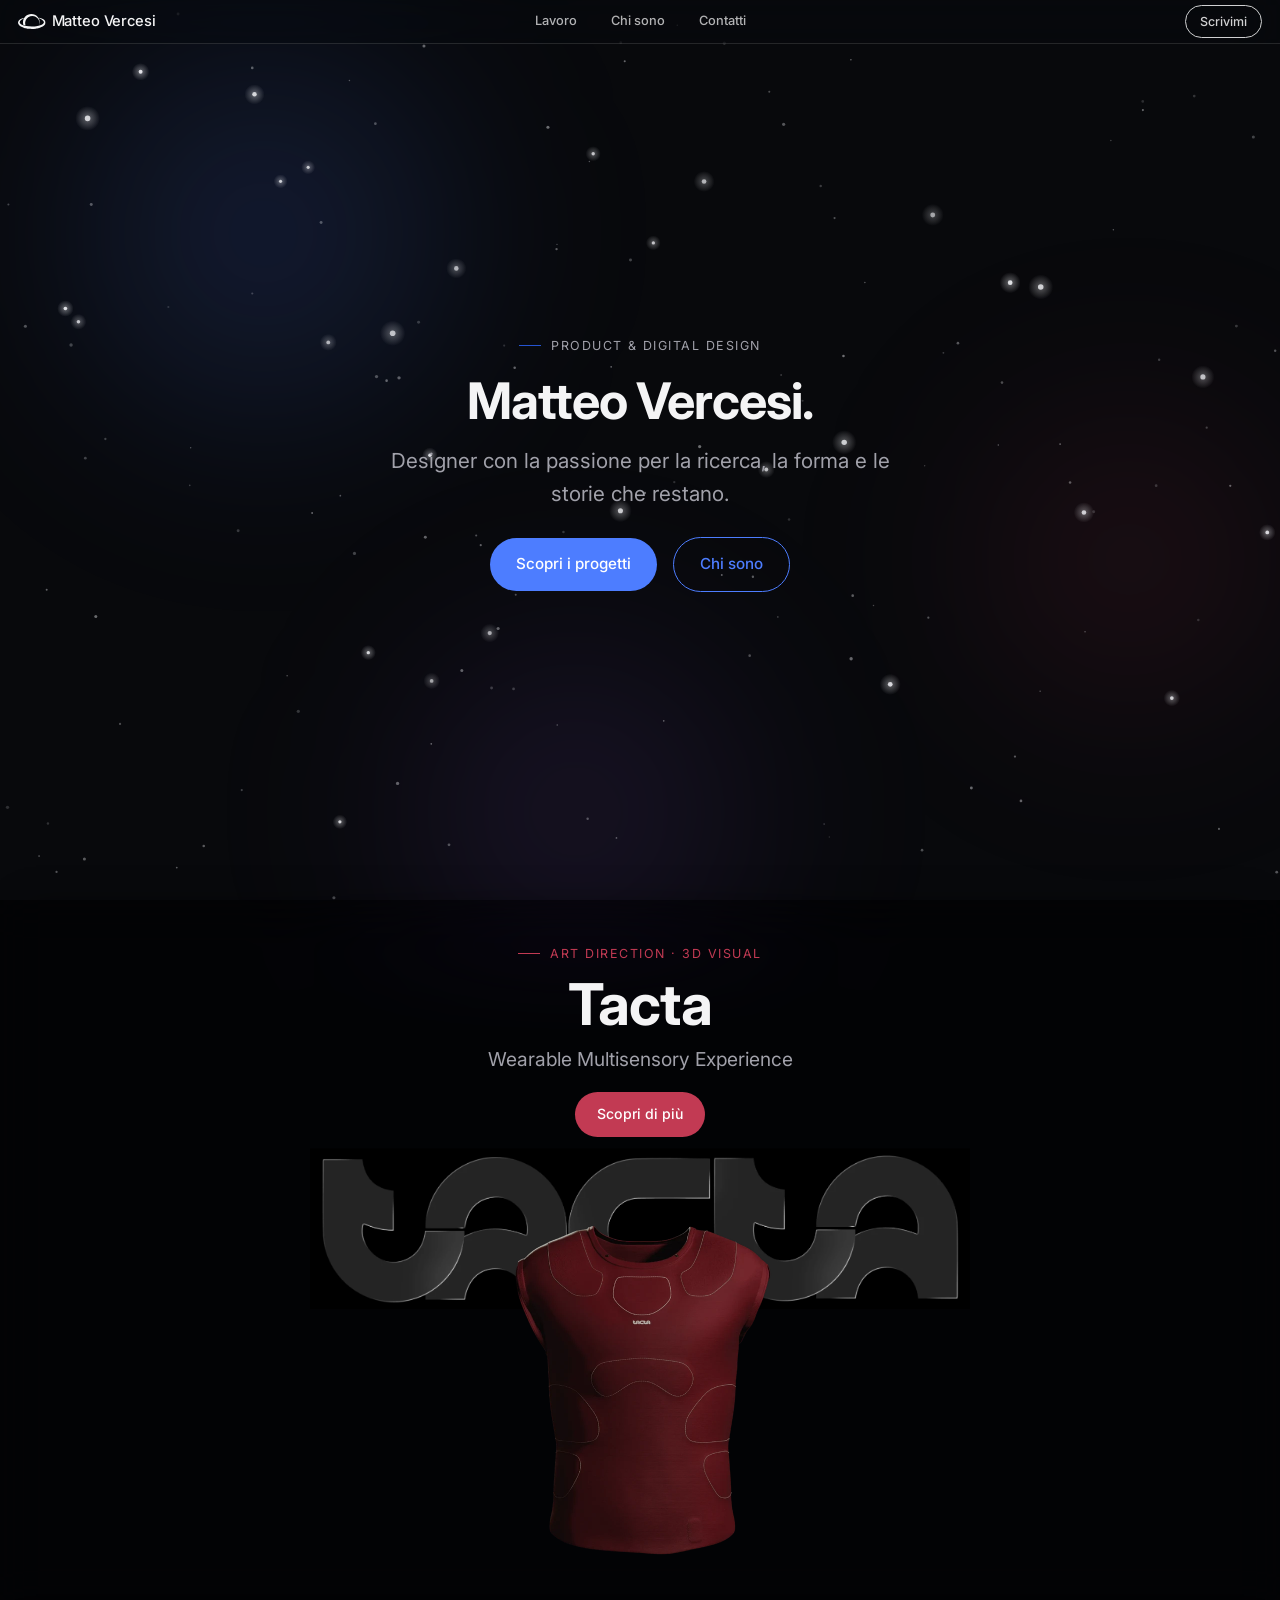
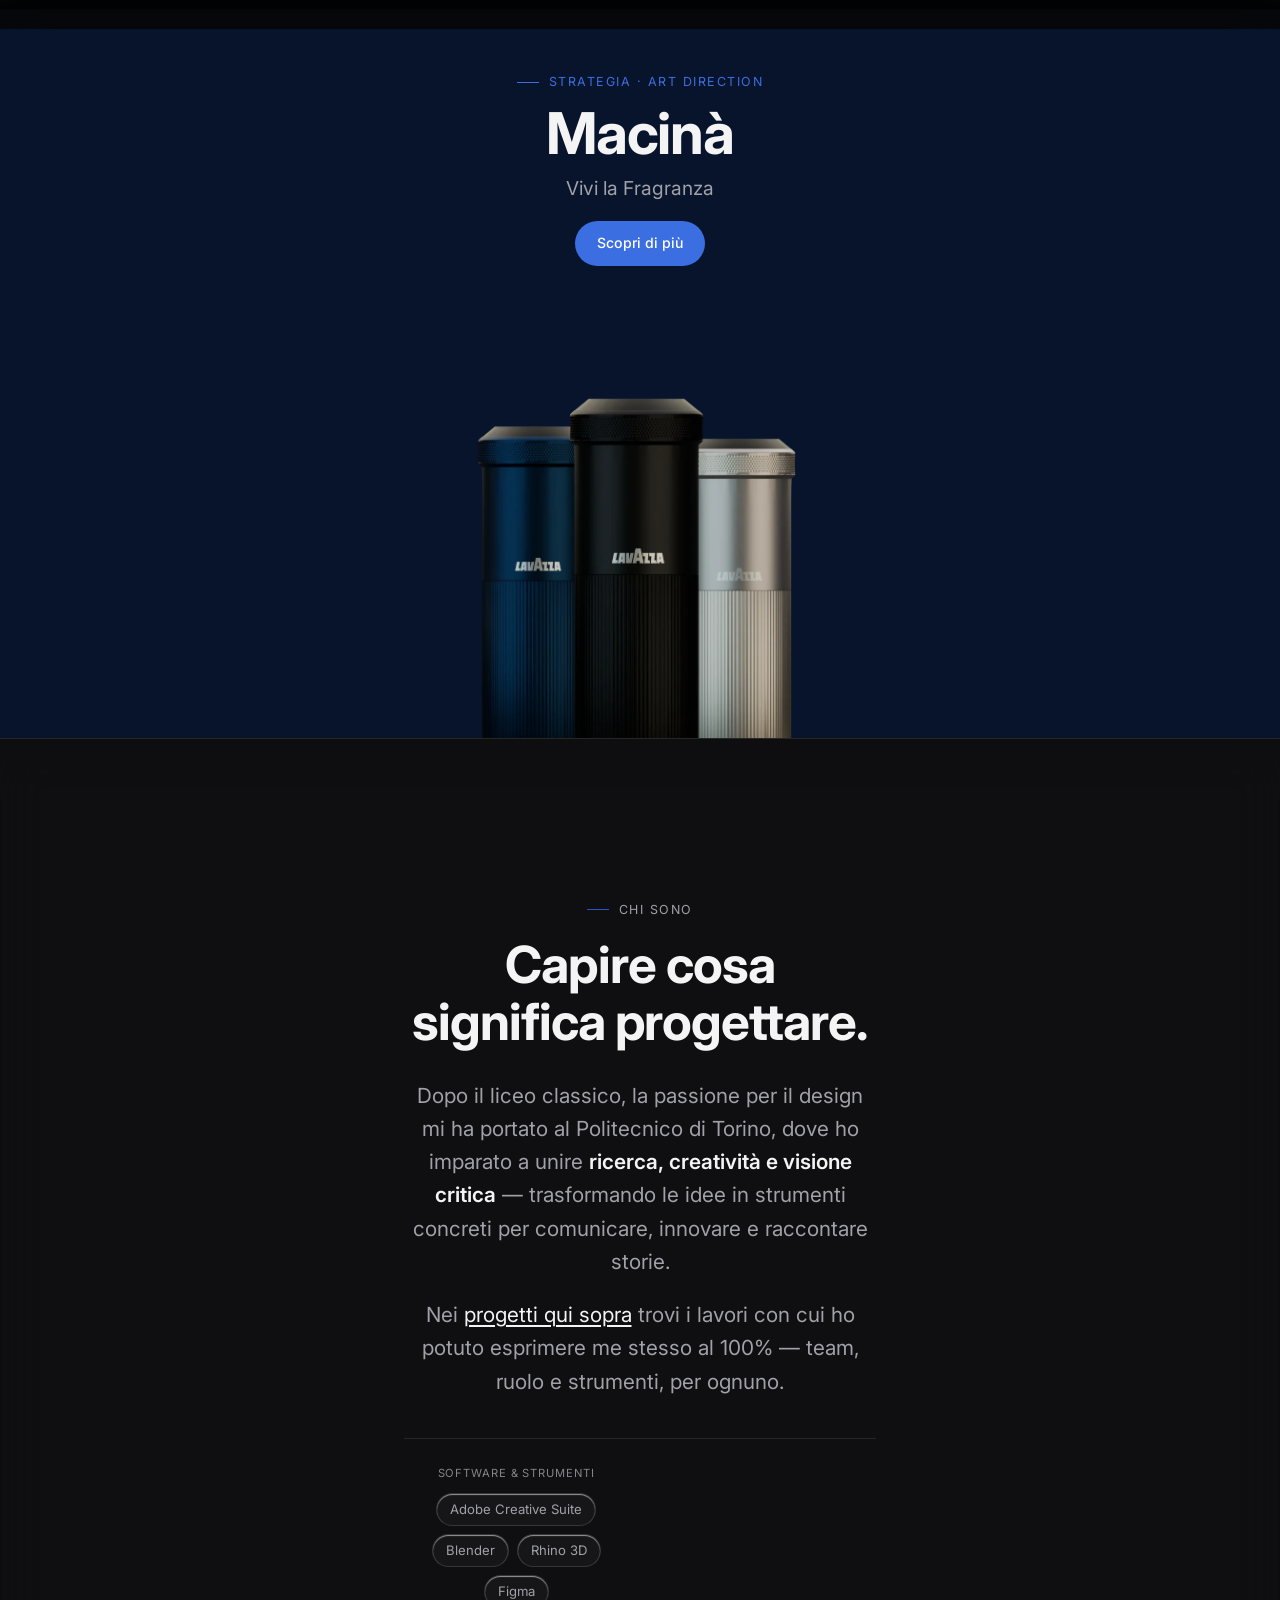
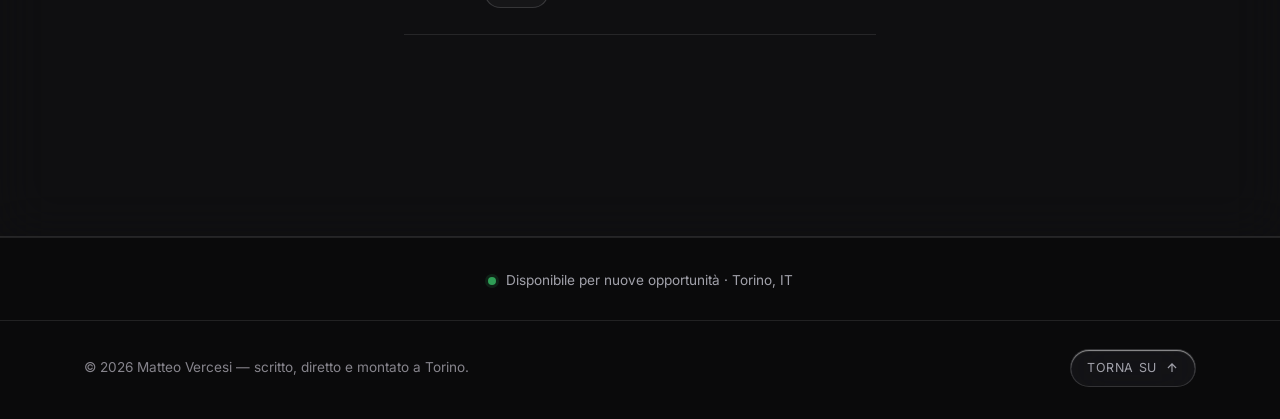
==== commit 632dd997: "Extend black-hole starfield to the whole home page as liquid glass Sections and bands now sit as tra" ====
--- a/index.html
+++ b/index.html
@@ -1,9 +1,9 @@
 <!doctype html>
-<html lang="it" style="background:#fff;">
+<html lang="it" style="background:#08090c;">
 <head>
 <meta charset="UTF-8" />
 <meta name="viewport" content="width=device-width, initial-scale=1, viewport-fit=cover" />
-<meta name="theme-color" content="#ffffff" />
+<meta name="theme-color" content="#08090c" />
 <script>
   /* Always land on the hero, never mid-page: without this, a #contact (or
      any other section) hash in the URL makes the browser jump straight
@@ -33,6 +33,19 @@
 <link rel="stylesheet" href="css/style.css" />
 </head>
 <body>
+
+<!-- ============ COSMIC BACKGROUND ============
+     Fixed behind the whole page (not scoped to the hero) so every
+     section down to the footer sits over the same starfield - the
+     sections themselves become translucent glass panels instead of
+     solid color, letting it show through. -->
+<div class="hero__nebula" aria-hidden="true">
+  <span></span>
+  <span></span>
+  <span></span>
+</div>
+<canvas class="hero__space" id="heroSpace" aria-hidden="true"></canvas>
+<div class="hero__cursor" id="heroCursor" aria-hidden="true"></div>
 
 <!-- ============ NAV ============ -->
 <nav class="nav nav--glass" id="nav">
@@ -73,13 +86,6 @@
 
   <!-- ============ HERO ============ -->
   <header class="hero theme-dark">
-    <div class="hero__nebula" aria-hidden="true">
-      <span></span>
-      <span></span>
-      <span></span>
-    </div>
-    <canvas class="hero__space" id="heroSpace" aria-hidden="true"></canvas>
-    <div class="hero__cursor" id="heroCursor" aria-hidden="true"></div>
     <div class="container hero__inner">
       <div class="hero__content">
         <span class="eyebrow">Product &amp; Digital Design</span>
@@ -158,7 +164,7 @@
 
 </main>
 
-<footer>
+<footer class="theme-dark">
   <div class="footer__status">
     <span class="status-dot"></span>
     <span>Disponibile per nuove opportunità · Torino, IT</span>
--- a/css/style.css
+++ b/css/style.css
@@ -125,7 +125,7 @@
 }
 
 body {
-  background: var(--bg);
+  background: transparent;
   color: var(--text);
   font-family: var(--font-body);
   font-size: 16px;
@@ -371,14 +371,15 @@
 }
 
 /* Home page only: a persistent glass panel instead of the transparent bar
-   that just reads through to whatever's scrolled underneath - light tint,
-   strong blur, thin bright border, the same liquid-glass material used
-   throughout the nav. */
+   that just reads through to whatever's scrolled underneath - dark tint
+   (the whole home page sits on the same starfield now, not just the
+   hero), strong blur, thin bright rim, the same liquid-glass material
+   used throughout the nav. */
 .nav--glass {
-  background: rgba(255, 255, 255, 0.16);
+  background: rgba(8, 9, 12, 0.45);
   backdrop-filter: blur(28px) saturate(180%);
   -webkit-backdrop-filter: blur(28px) saturate(180%);
-  border-bottom: 1px solid rgba(255, 255, 255, 0.3);
+  border-bottom: 1px solid rgba(255, 255, 255, 0.12);
   /* Stretches the glass panel itself up behind the notch/Dynamic-Island
      cutout instead of leaving that strip as flat html/body background -
      one continuous blurred surface instead of a hard seam between "glass"
@@ -403,7 +404,7 @@
   left: 0;
   right: 0;
   height: env(safe-area-inset-top, 0px);
-  background: linear-gradient(to bottom, rgba(255, 255, 255, 0.85), rgba(255, 255, 255, 0));
+  background: linear-gradient(to bottom, rgba(8, 9, 12, 0.85), rgba(8, 9, 12, 0));
   pointer-events: none;
 }
 
@@ -559,6 +560,10 @@
   padding-top: calc(56px + env(safe-area-inset-top, 0px));
   padding-bottom: clamp(16px, 4dvh, 72px);
   overflow: hidden;
+  /* .theme-dark (for the light text) also sets a solid background -
+     overridden back to transparent here so the fixed starfield behind
+     the whole page shows through instead of being painted over. */
+  background: transparent;
 }
 
 .hero__inner {
@@ -623,17 +628,21 @@
   }
 }
 
-/* The hero's own background: the logo is a stylized black hole, so the
-   hero itself becomes one - a field of stars drifting on their own,
-   pulled into orbit and swallowed when they stray too close to the
-   pointer (see the particle sim in main.js). .hero__cursor renders the
-   event horizon itself: a dark core with a thin accretion-disk ring,
-   sitting exactly where the pull in the canvas originates - the same
-   x/y drives both, so the visual and the physics agree. */
+/* The page's own background, not just the hero's: the logo is a
+   stylized black hole, so the whole home page sits over one - a field
+   of stars drifting on their own, pulled into orbit and swallowed when
+   they stray too close to the pointer (see the particle sim in
+   main.js). Fixed to the viewport (not the hero) so it stays put
+   behind every section as the page scrolls; every section's own
+   background is translucent glass (see .product-block/.about/footer
+   below) so the stars show through, blurred, underneath. .hero__cursor
+   renders the event horizon itself - a dark core with a thin
+   accretion-disk ring, sitting exactly where the pull in the canvas
+   originates. */
 .hero__nebula {
-  position: absolute;
+  position: fixed;
   inset: -10%;
-  z-index: 0;
+  z-index: -1;
   overflow: hidden;
   pointer-events: none;
 }
@@ -696,21 +705,21 @@
 }
 
 .hero__space {
-  position: absolute;
+  position: fixed;
   inset: 0;
-  z-index: 0;
+  z-index: -1;
   pointer-events: none;
 }
 
 .hero__cursor {
-  position: absolute;
+  position: fixed;
   top: 0;
   left: 0;
   width: 20px;
   height: 20px;
   margin: -10px 0 0 -10px;
   border-radius: 50%;
-  z-index: 2;
+  z-index: 1;
   pointer-events: none;
   opacity: 0;
   transition: opacity 250ms var(--ease);
@@ -863,7 +872,9 @@
 
 /* ---------- About ---------- */
 .about {
-  background: var(--bg-elevated);
+  background: color-mix(in srgb, var(--bg-elevated) 58%, transparent);
+  backdrop-filter: blur(26px) saturate(180%);
+  -webkit-backdrop-filter: blur(26px) saturate(180%);
   border-top: 1px solid var(--line);
   border-bottom: 1px solid var(--line);
 }
@@ -929,7 +940,14 @@
      inside it with visible background on both sides. */
   position: relative;
   overflow-x: hidden;
-  background: var(--bg);
+  /* Translucent glass instead of a flat fill - the page's fixed
+     starfield (see .hero__space) shows through, blurred and tinted
+     toward this block's own --bg, the same liquid-glass material the
+     navbar uses. color-mix() keeps this reusable across Tacta's black
+     and Macinà's navy without a separate rgba() override per project. */
+  background: color-mix(in srgb, var(--bg) 58%, transparent);
+  backdrop-filter: blur(26px) saturate(180%);
+  -webkit-backdrop-filter: blur(26px) saturate(180%);
   color: var(--text);
   min-height: clamp(420px, 52vw, 640px);
   display: flex;
@@ -1336,6 +1354,13 @@
 
 /* ---------- Footer ---------- */
 footer {
+  /* .theme-dark (added for its light text) also sets a solid
+     background - overridden the same way as .product-block/.about, so
+     the starfield stays visible all the way down to the footer instead
+     of the page ending on a flat rectangle. */
+  background: color-mix(in srgb, var(--bg) 58%, transparent);
+  backdrop-filter: blur(26px) saturate(180%);
+  -webkit-backdrop-filter: blur(26px) saturate(180%);
   border-top: 1px solid var(--line);
   padding-block: 32px;
 }
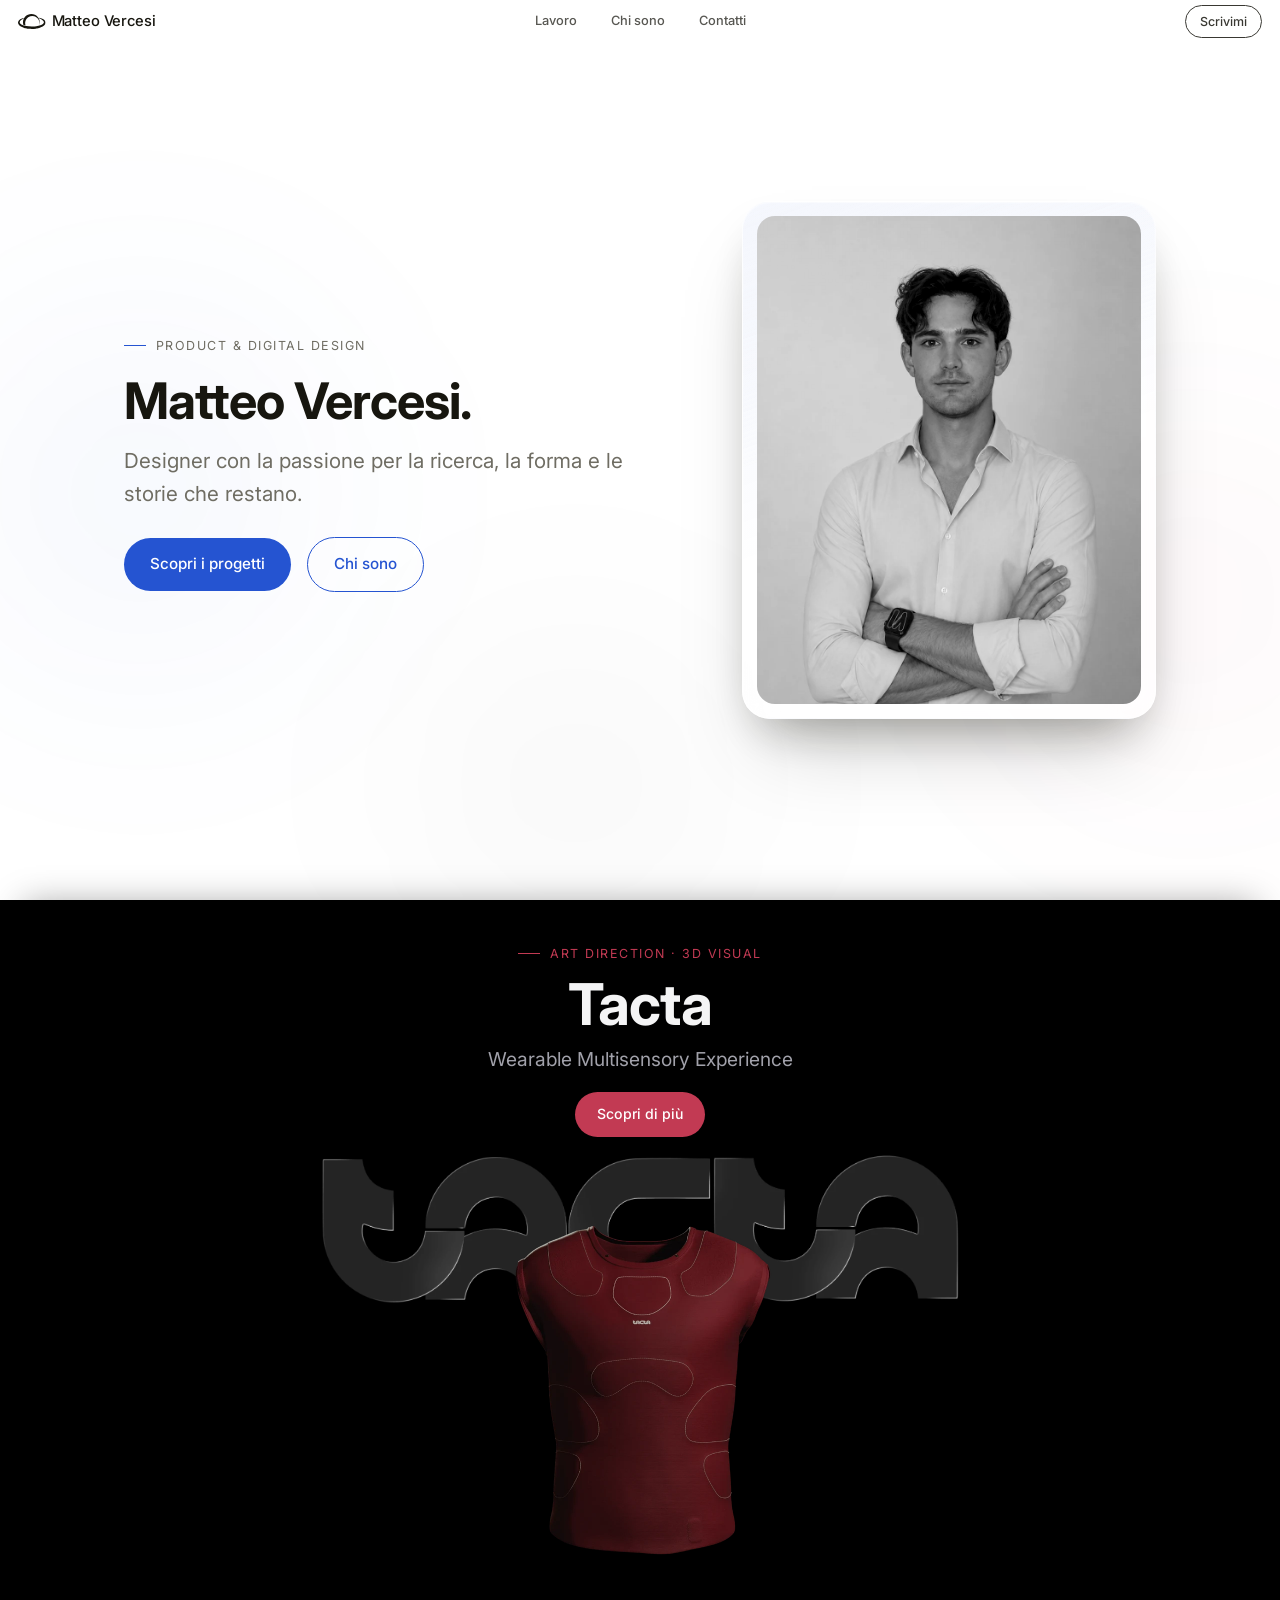
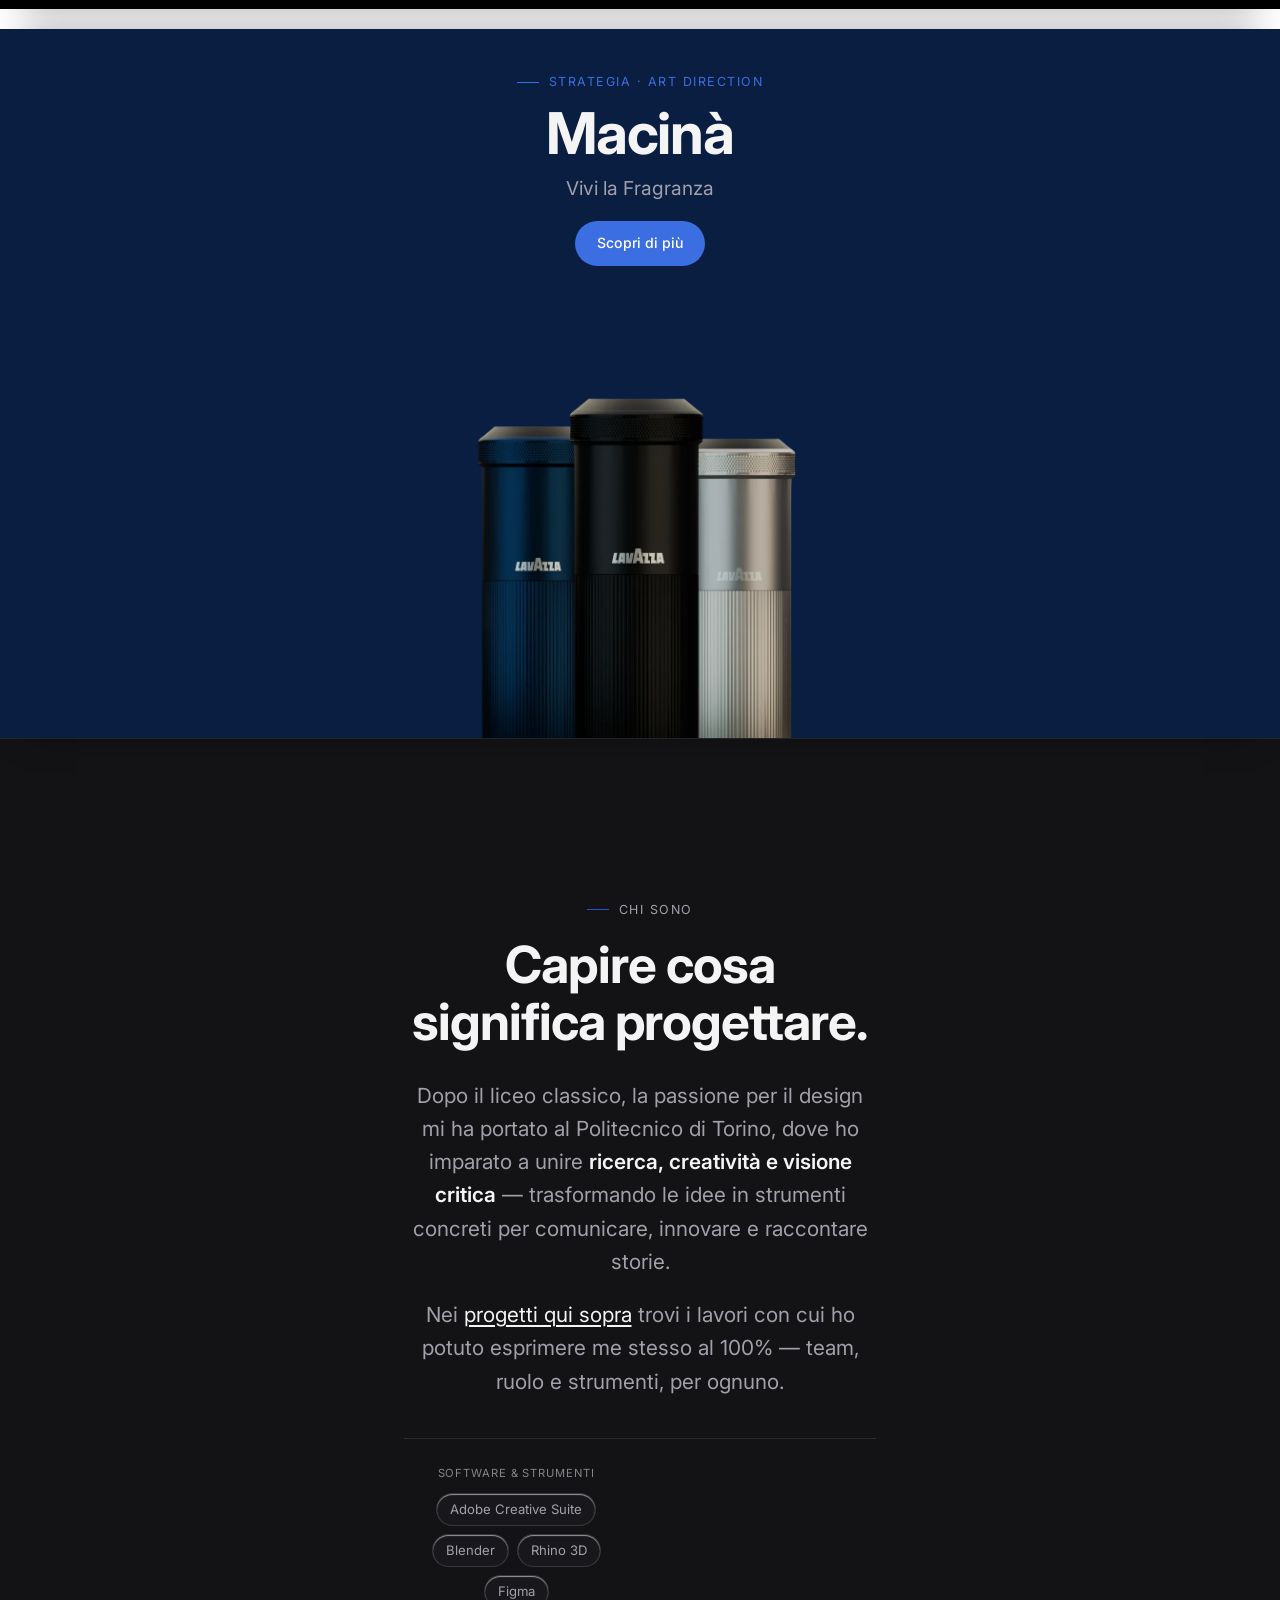
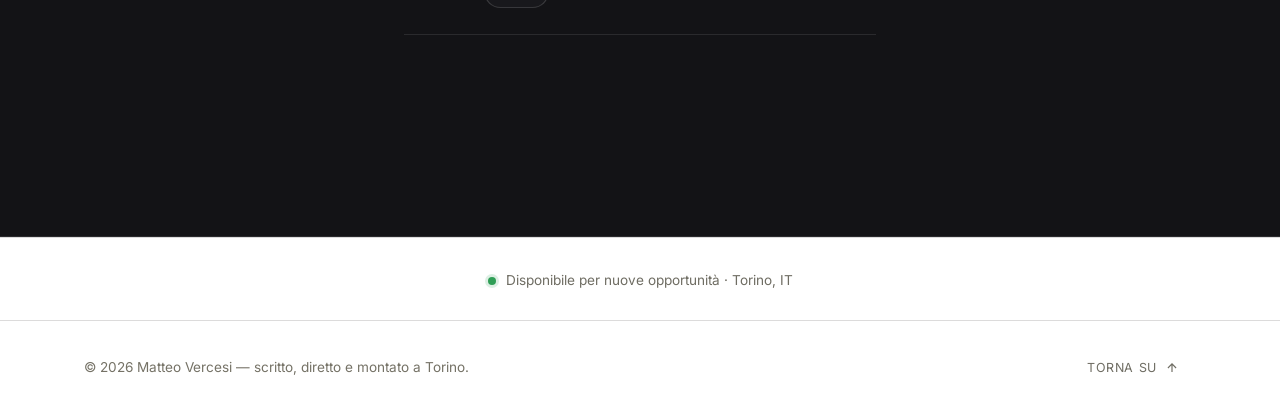
==== commit c25813f1: "Revert the black-hole/starfield hero experiment Back to the white page with the original photo hero," ====
--- a/index.html
+++ b/index.html
@@ -1,9 +1,9 @@
 <!doctype html>
-<html lang="it" style="background:#08090c;">
+<html lang="it" style="background:#fff;">
 <head>
 <meta charset="UTF-8" />
 <meta name="viewport" content="width=device-width, initial-scale=1, viewport-fit=cover" />
-<meta name="theme-color" content="#08090c" />
+<meta name="theme-color" content="#ffffff" />
 <script>
   /* Always land on the hero, never mid-page: without this, a #contact (or
      any other section) hash in the URL makes the browser jump straight
@@ -33,19 +33,6 @@
 <link rel="stylesheet" href="css/style.css" />
 </head>
 <body>
-
-<!-- ============ COSMIC BACKGROUND ============
-     Fixed behind the whole page (not scoped to the hero) so every
-     section down to the footer sits over the same starfield - the
-     sections themselves become translucent glass panels instead of
-     solid color, letting it show through. -->
-<div class="hero__nebula" aria-hidden="true">
-  <span></span>
-  <span></span>
-  <span></span>
-</div>
-<canvas class="hero__space" id="heroSpace" aria-hidden="true"></canvas>
-<div class="hero__cursor" id="heroCursor" aria-hidden="true"></div>
 
 <!-- ============ NAV ============ -->
 <nav class="nav nav--glass" id="nav">
@@ -85,7 +72,12 @@
 <main id="top">
 
   <!-- ============ HERO ============ -->
-  <header class="hero theme-dark">
+  <header class="hero">
+    <div class="aurora" aria-hidden="true">
+      <span class="aurora__blob aurora__blob--a"></span>
+      <span class="aurora__blob aurora__blob--b"></span>
+      <span class="aurora__blob aurora__blob--c"></span>
+    </div>
     <div class="container hero__inner">
       <div class="hero__content">
         <span class="eyebrow">Product &amp; Digital Design</span>
@@ -94,6 +86,11 @@
         <div class="hero__actions">
           <a class="btn accent" href="#work"><span>Scopri i progetti</span></a>
           <a class="btn outline" href="#about"><span>Chi sono</span></a>
+        </div>
+      </div>
+      <div class="hero__portrait">
+        <div class="glass-frame">
+          <img src="assets/portrait.webp" alt="Ritratto di Matteo Vercesi" loading="eager">
         </div>
       </div>
     </div>
@@ -164,7 +161,7 @@
 
 </main>
 
-<footer class="theme-dark">
+<footer>
   <div class="footer__status">
     <span class="status-dot"></span>
     <span>Disponibile per nuove opportunità · Torino, IT</span>
--- a/css/style.css
+++ b/css/style.css
@@ -125,7 +125,7 @@
 }
 
 body {
-  background: transparent;
+  background: var(--bg);
   color: var(--text);
   font-family: var(--font-body);
   font-size: 16px;
@@ -180,6 +180,7 @@
    ignored gracefully where the browser doesn't support it yet) */
 .btn,
 .nav,
+.glass-frame,
 .swatch,
 .swatch__dot,
 .badge,
@@ -371,15 +372,14 @@
 }
 
 /* Home page only: a persistent glass panel instead of the transparent bar
-   that just reads through to whatever's scrolled underneath - dark tint
-   (the whole home page sits on the same starfield now, not just the
-   hero), strong blur, thin bright rim, the same liquid-glass material
-   used throughout the nav. */
+   that just reads through to whatever's scrolled underneath - light tint,
+   strong blur, thin bright border, the same liquid-glass material used
+   throughout the nav. */
 .nav--glass {
-  background: rgba(8, 9, 12, 0.45);
+  background: rgba(255, 255, 255, 0.16);
   backdrop-filter: blur(28px) saturate(180%);
   -webkit-backdrop-filter: blur(28px) saturate(180%);
-  border-bottom: 1px solid rgba(255, 255, 255, 0.12);
+  border-bottom: 1px solid rgba(255, 255, 255, 0.3);
   /* Stretches the glass panel itself up behind the notch/Dynamic-Island
      cutout instead of leaving that strip as flat html/body background -
      one continuous blurred surface instead of a hard seam between "glass"
@@ -404,7 +404,7 @@
   left: 0;
   right: 0;
   height: env(safe-area-inset-top, 0px);
-  background: linear-gradient(to bottom, rgba(8, 9, 12, 0.85), rgba(8, 9, 12, 0));
+  background: linear-gradient(to bottom, rgba(255, 255, 255, 0.85), rgba(255, 255, 255, 0));
   pointer-events: none;
 }
 
@@ -560,15 +560,11 @@
   padding-top: calc(56px + env(safe-area-inset-top, 0px));
   padding-bottom: clamp(16px, 4dvh, 72px);
   overflow: hidden;
-  /* .theme-dark (for the light text) also sets a solid background -
-     overridden back to transparent here so the fixed starfield behind
-     the whole page shows through instead of being painted over. */
-  background: transparent;
 }
 
 .hero__inner {
   position: relative;
-  z-index: 3;
+  z-index: 1;
   width: 100%;
   max-width: 720px;
   margin-inline: auto;
@@ -582,32 +578,96 @@
   justify-content: center;
 }
 
+/* A real photo, not just type, is what actually reads as "someone's
+   here" rather than a placeholder headline - the same portrait that used
+   to live further down the page, promoted to the first thing visitors
+   see. Large and editorial (the old about section's own 4:5 crop, not a
+   small avatar) so it actually carries visual weight instead of reading
+   as a modest accent. Shown before the text on mobile - the photo is the
+   first thing hitting the screen, headline second - and moves beside it
+   in a proper split layout once there's room (see the min-width query
+   below). Sized by dvh as well as vw/px (not width alone) - on a narrow
+   but short viewport, width-only sizing lets the 4:5 box grow tall
+   enough to push the CTAs below the fold. */
+.hero__portrait {
+  order: -1;
+  width: min(100%, 380px, 40dvh);
+  aspect-ratio: 4 / 5;
+  margin-inline: auto;
+}
+
 @media (min-width: 860px) {
   .hero__inner {
-    max-width: 820px;
-  }
-
-  .hero h1 {
-    font-size: clamp(3.2rem, 6vw, 5.2rem);
+    max-width: 1160px;
+    grid-template-columns: 1.05fr 0.95fr;
+    align-items: center;
+    text-align: left;
+    gap: clamp(24px, 5vw, 80px);
+  }
+
+  .hero__inner .eyebrow,
+  .hero__actions {
+    justify-content: flex-start;
+  }
+
+  .hero h1,
+  .hero__tagline {
+    margin-inline: 0;
+  }
+
+  .hero__portrait {
+    order: 0;
+    width: min(100%, 480px, 46dvh);
+    margin-inline: 0;
+    justify-self: end;
   }
 }
 
 /* Short viewport (landscape phones above all, but also a short/tablet-
-   sized browser window): the text-only hero still needs less vertical
-   room here than a normal portrait phone gets, so padding and type
-   shrink further on top of the fluid clamp()s above. */
+   sized browser window): stacking photo-then-text the way the base rules
+   do needs more vertical room than a ~350-430px-tall landscape phone
+   has, no matter how much each piece shrinks. Forcing the side-by-side
+   layout here trades the scarce dimension (height) for the plentiful one
+   (width) instead of continuing to compress a stacked layout past the
+   point it still reads well. */
 @media (max-height: 600px) {
   .hero {
     padding-top: calc(48px + env(safe-area-inset-top, 0px));
     padding-bottom: clamp(10px, 3dvh, 28px);
   }
 
+  .hero__inner {
+    max-width: 920px;
+    grid-template-columns: 1.1fr 0.9fr;
+    align-items: center;
+    text-align: left;
+    gap: clamp(16px, 4vw, 48px);
+  }
+
+  .hero__inner .eyebrow,
+  .hero__actions {
+    justify-content: flex-start;
+  }
+
+  .hero h1,
+  .hero__tagline {
+    margin-inline: 0;
+    max-width: none;
+  }
+
+  .hero__portrait {
+    order: 0;
+    width: min(30vw, 55dvh, 220px);
+    margin-inline: 0;
+    justify-self: end;
+  }
+
   .hero .eyebrow {
     margin-bottom: 8px;
   }
 
   .hero h1 {
-    font-size: clamp(1.6rem, 6dvh, 2.6rem);
+    font-size: clamp(1.5rem, 6dvh, 2.4rem);
     line-height: 1.1;
   }
 
@@ -628,115 +688,65 @@
   }
 }
 
-/* The page's own background, not just the hero's: the logo is a
-   stylized black hole, so the whole home page sits over one - a field
-   of stars drifting on their own, pulled into orbit and swallowed when
-   they stray too close to the pointer (see the particle sim in
-   main.js). Fixed to the viewport (not the hero) so it stays put
-   behind every section as the page scrolls; every section's own
-   background is translucent glass (see .product-block/.about/footer
-   below) so the stars show through, blurred, underneath. .hero__cursor
-   renders the event horizon itself - a dark core with a thin
-   accretion-disk ring, sitting exactly where the pull in the canvas
-   originates. */
-.hero__nebula {
-  position: fixed;
-  inset: -10%;
-  z-index: -1;
+/* Background: a fully white hero with a few very faint, softly blurred
+   blobs instead of the earlier colored aurora wash - that version bled
+   color right up to y:0, directly behind the navbar (the "interferisce
+   con la navbar" the redesign avoids). These sit lower in the hero
+   instead, low enough in opacity that the page still reads as plain
+   white at a glance, with just a hint of depth on closer look. */
+.aurora {
+  position: absolute;
+  inset: 0;
+  z-index: 0;
   overflow: hidden;
   pointer-events: none;
 }
 
-.hero__nebula span {
+.aurora__blob {
   position: absolute;
+  width: 46vw;
+  height: 46vw;
+  max-width: 620px;
+  max-height: 620px;
   border-radius: 50%;
   filter: blur(90px);
-  animation: hero-nebula-drift 40s ease-in-out infinite alternate;
-}
-
-.hero__nebula span:nth-child(1) {
-  top: 5%;
-  left: 8%;
-  width: 42vw;
-  height: 42vw;
-  max-width: 560px;
-  max-height: 560px;
-  background: radial-gradient(circle, rgba(77, 125, 255, 0.22), transparent 70%);
-  animation-duration: 38s;
-}
-
-.hero__nebula span:nth-child(2) {
-  top: 40%;
-  right: 4%;
-  width: 34vw;
-  height: 34vw;
-  max-width: 460px;
-  max-height: 460px;
-  background: radial-gradient(circle, rgba(194, 58, 83, 0.16), transparent 70%);
-  animation-duration: 46s;
-  animation-delay: -10s;
-}
-
-.hero__nebula span:nth-child(3) {
-  bottom: -6%;
-  left: 30%;
+  /* Drift paused with the rest of the site's animations - see .reveal. */
+  /* animation: aurora-drift 26s ease-in-out infinite alternate; */
+}
+
+.aurora__blob--a {
+  top: 22%;
+  left: -12%;
+  background: radial-gradient(circle, rgba(37, 84, 209, 0.05), transparent 70%);
+  animation-duration: 24s;
+}
+
+.aurora__blob--b {
+  top: 34%;
+  right: -16%;
+  background: radial-gradient(circle, rgba(194, 58, 83, 0.04), transparent 70%);
+  animation-duration: 30s;
+  animation-delay: -6s;
+}
+
+.aurora__blob--c {
+  bottom: -14%;
+  left: 26%;
   width: 38vw;
   height: 38vw;
-  max-width: 500px;
-  max-height: 500px;
-  background: radial-gradient(circle, rgba(147, 90, 230, 0.16), transparent 70%);
-  animation-duration: 52s;
-  animation-delay: -20s;
-}
-
-@keyframes hero-nebula-drift {
+  max-width: 520px;
+  max-height: 520px;
+  background: radial-gradient(circle, rgba(20, 19, 15, 0.035), transparent 70%);
+  animation-duration: 34s;
+  animation-delay: -12s;
+}
+
+@keyframes aurora-drift {
   from {
     transform: translate(0, 0) scale(1);
   }
   to {
-    transform: translate(3%, 4%) scale(1.06);
-  }
-}
-
-@media (prefers-reduced-motion: reduce) {
-  .hero__nebula span {
-    animation: none;
-  }
-}
-
-.hero__space {
-  position: fixed;
-  inset: 0;
-  z-index: -1;
-  pointer-events: none;
-}
-
-.hero__cursor {
-  position: fixed;
-  top: 0;
-  left: 0;
-  width: 20px;
-  height: 20px;
-  margin: -10px 0 0 -10px;
-  border-radius: 50%;
-  z-index: 1;
-  pointer-events: none;
-  opacity: 0;
-  transition: opacity 250ms var(--ease);
-  transform: translate3d(var(--cx, -100px), var(--cy, -100px), 0);
-  background: radial-gradient(circle, #0a0a0c 0%, #0a0a0c 34%, transparent 38%);
-  box-shadow:
-    0 0 0 1px rgba(37, 84, 209, 0.5),
-    0 0 14px 2px rgba(37, 84, 209, 0.45);
-}
-
-.hero__cursor.is-active {
-  opacity: 1;
-}
-
-@media (prefers-reduced-motion: reduce) {
-  .hero__cursor {
-    display: none;
+    transform: translate(4%, 6%) scale(1.08);
   }
 }
 
@@ -872,11 +882,51 @@
 
 /* ---------- About ---------- */
 .about {
-  background: color-mix(in srgb, var(--bg-elevated) 58%, transparent);
-  backdrop-filter: blur(26px) saturate(180%);
-  -webkit-backdrop-filter: blur(26px) saturate(180%);
+  background: var(--bg-elevated);
   border-top: 1px solid var(--line);
   border-bottom: 1px solid var(--line);
+}
+
+.glass-frame {
+  /* Liquid-glass panel: a frosted, translucent pane with a bright rim
+     highlight along the top edge (the "sheen" that reads as glass rather
+     than a flat tinted card) sitting over a soft accent-tinted glow. */
+  position: relative;
+  width: 100%;
+  height: 100%;
+  padding: 14px;
+  border-radius: 28px;
+  border: 1px solid var(--glass-border);
+  background:
+    linear-gradient(160deg, rgba(255, 255, 255, 0.4), transparent 40%),
+    linear-gradient(160deg, var(--accent-soft), transparent 55%),
+    var(--glass-bg);
+  backdrop-filter: blur(var(--glass-blur)) saturate(180%);
+  -webkit-backdrop-filter: blur(var(--glass-blur)) saturate(180%);
+  box-shadow:
+    var(--glass-highlight),
+    0 24px 48px -20px rgba(23, 22, 15, 0.35),
+    0 46px 80px -30px rgba(23, 22, 15, 0.25);
+  transition: box-shadow 400ms var(--spring), border-color 400ms var(--ease);
+}
+
+.hero__portrait:hover .glass-frame {
+  border-color: var(--accent);
+  box-shadow:
+    var(--glass-highlight),
+    0 30px 58px -20px rgba(23, 22, 15, 0.4),
+    0 56px 90px -30px rgba(23, 22, 15, 0.28);
+}
+
+.glass-frame img {
+  display: block;
+  width: 100%;
+  height: 100%;
+  object-fit: cover;
+  border-radius: 18px;
+  /* Desaturated to match the site's neutral/dark palette instead of
+     sitting as a full-color photo against it. */
+  filter: grayscale(1) contrast(1.08) brightness(0.96);
 }
 
 /* Centered variant of the project pages' own .statement pattern (reusing
@@ -940,14 +990,7 @@
      inside it with visible background on both sides. */
   position: relative;
   overflow-x: hidden;
-  /* Translucent glass instead of a flat fill - the page's fixed
-     starfield (see .hero__space) shows through, blurred and tinted
-     toward this block's own --bg, the same liquid-glass material the
-     navbar uses. color-mix() keeps this reusable across Tacta's black
-     and Macinà's navy without a separate rgba() override per project. */
-  background: color-mix(in srgb, var(--bg) 58%, transparent);
-  backdrop-filter: blur(26px) saturate(180%);
-  -webkit-backdrop-filter: blur(26px) saturate(180%);
+  background: var(--bg);
   color: var(--text);
   min-height: clamp(420px, 52vw, 640px);
   display: flex;
@@ -1354,13 +1397,6 @@
 
 /* ---------- Footer ---------- */
 footer {
-  /* .theme-dark (added for its light text) also sets a solid
-     background - overridden the same way as .product-block/.about, so
-     the starfield stays visible all the way down to the footer instead
-     of the page ending on a flat rectangle. */
-  background: color-mix(in srgb, var(--bg) 58%, transparent);
-  backdrop-filter: blur(26px) saturate(180%);
-  -webkit-backdrop-filter: blur(26px) saturate(180%);
   border-top: 1px solid var(--line);
   padding-block: 32px;
 }
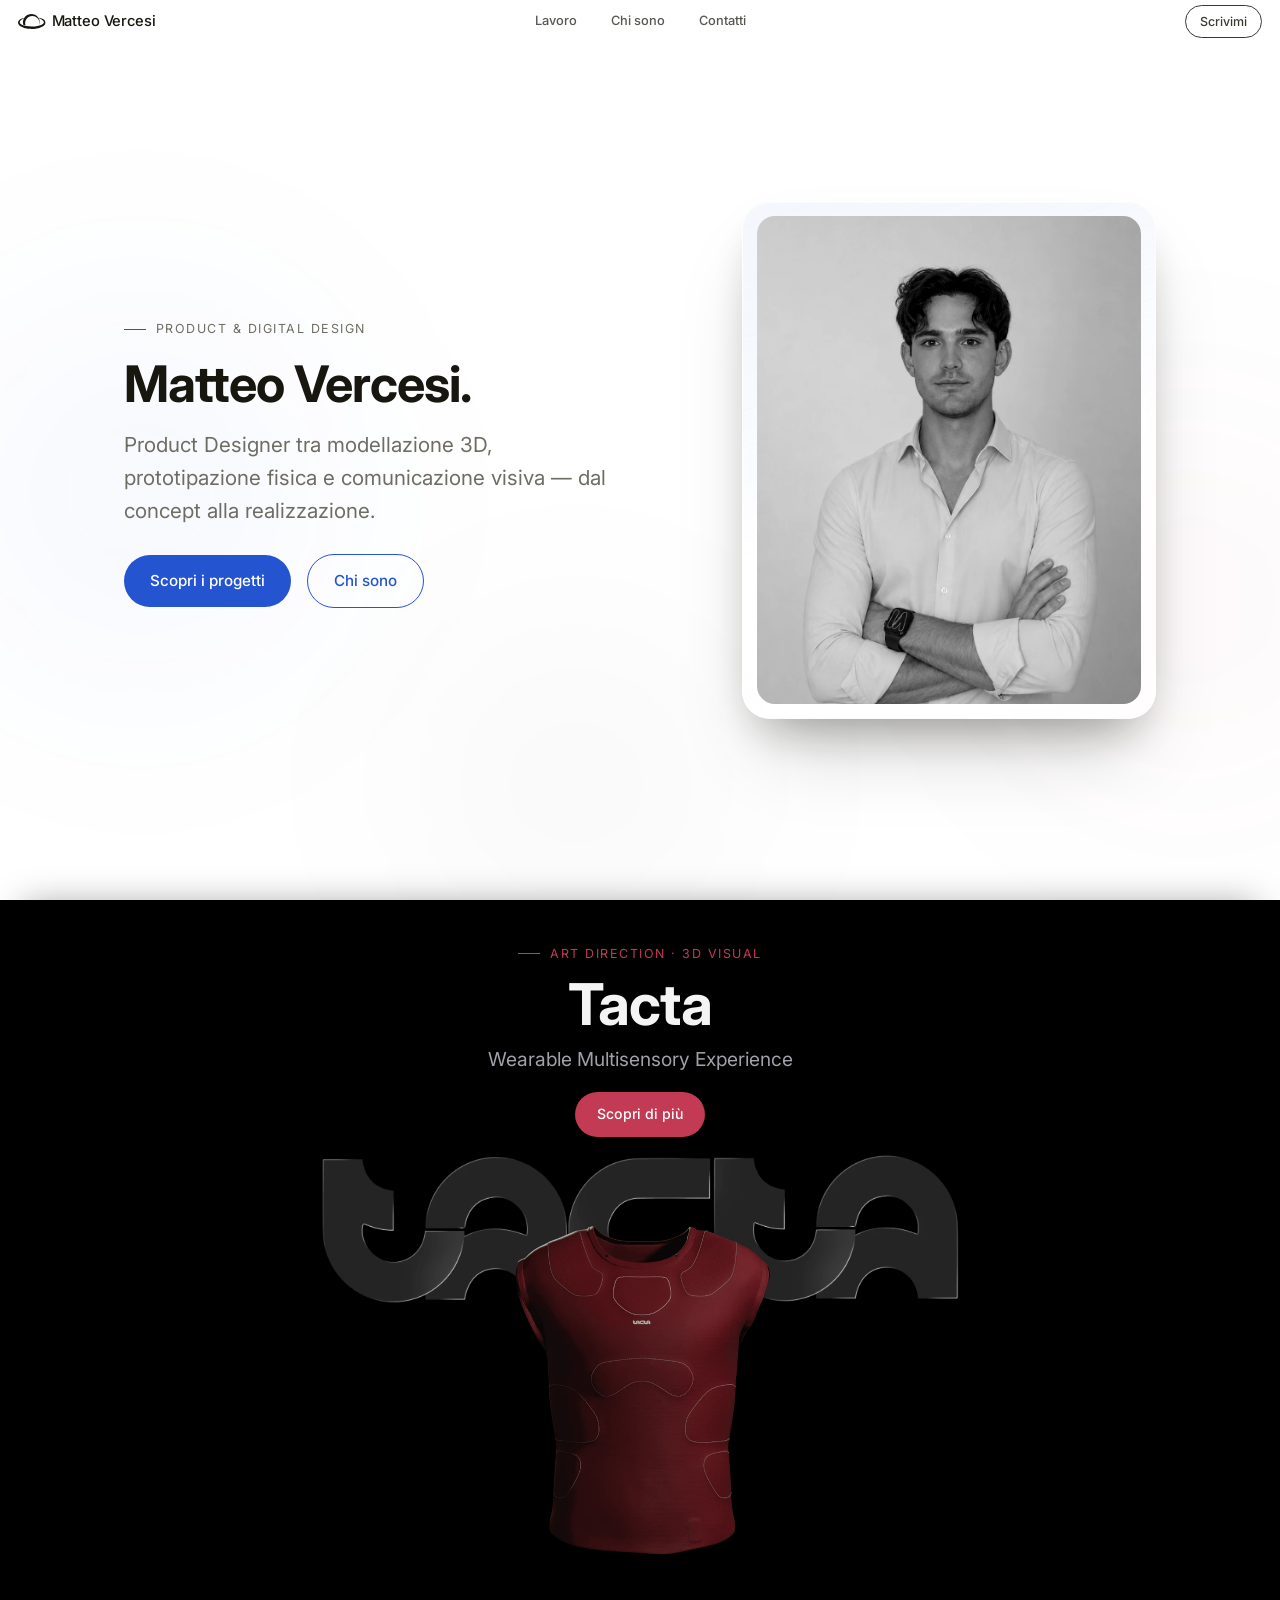
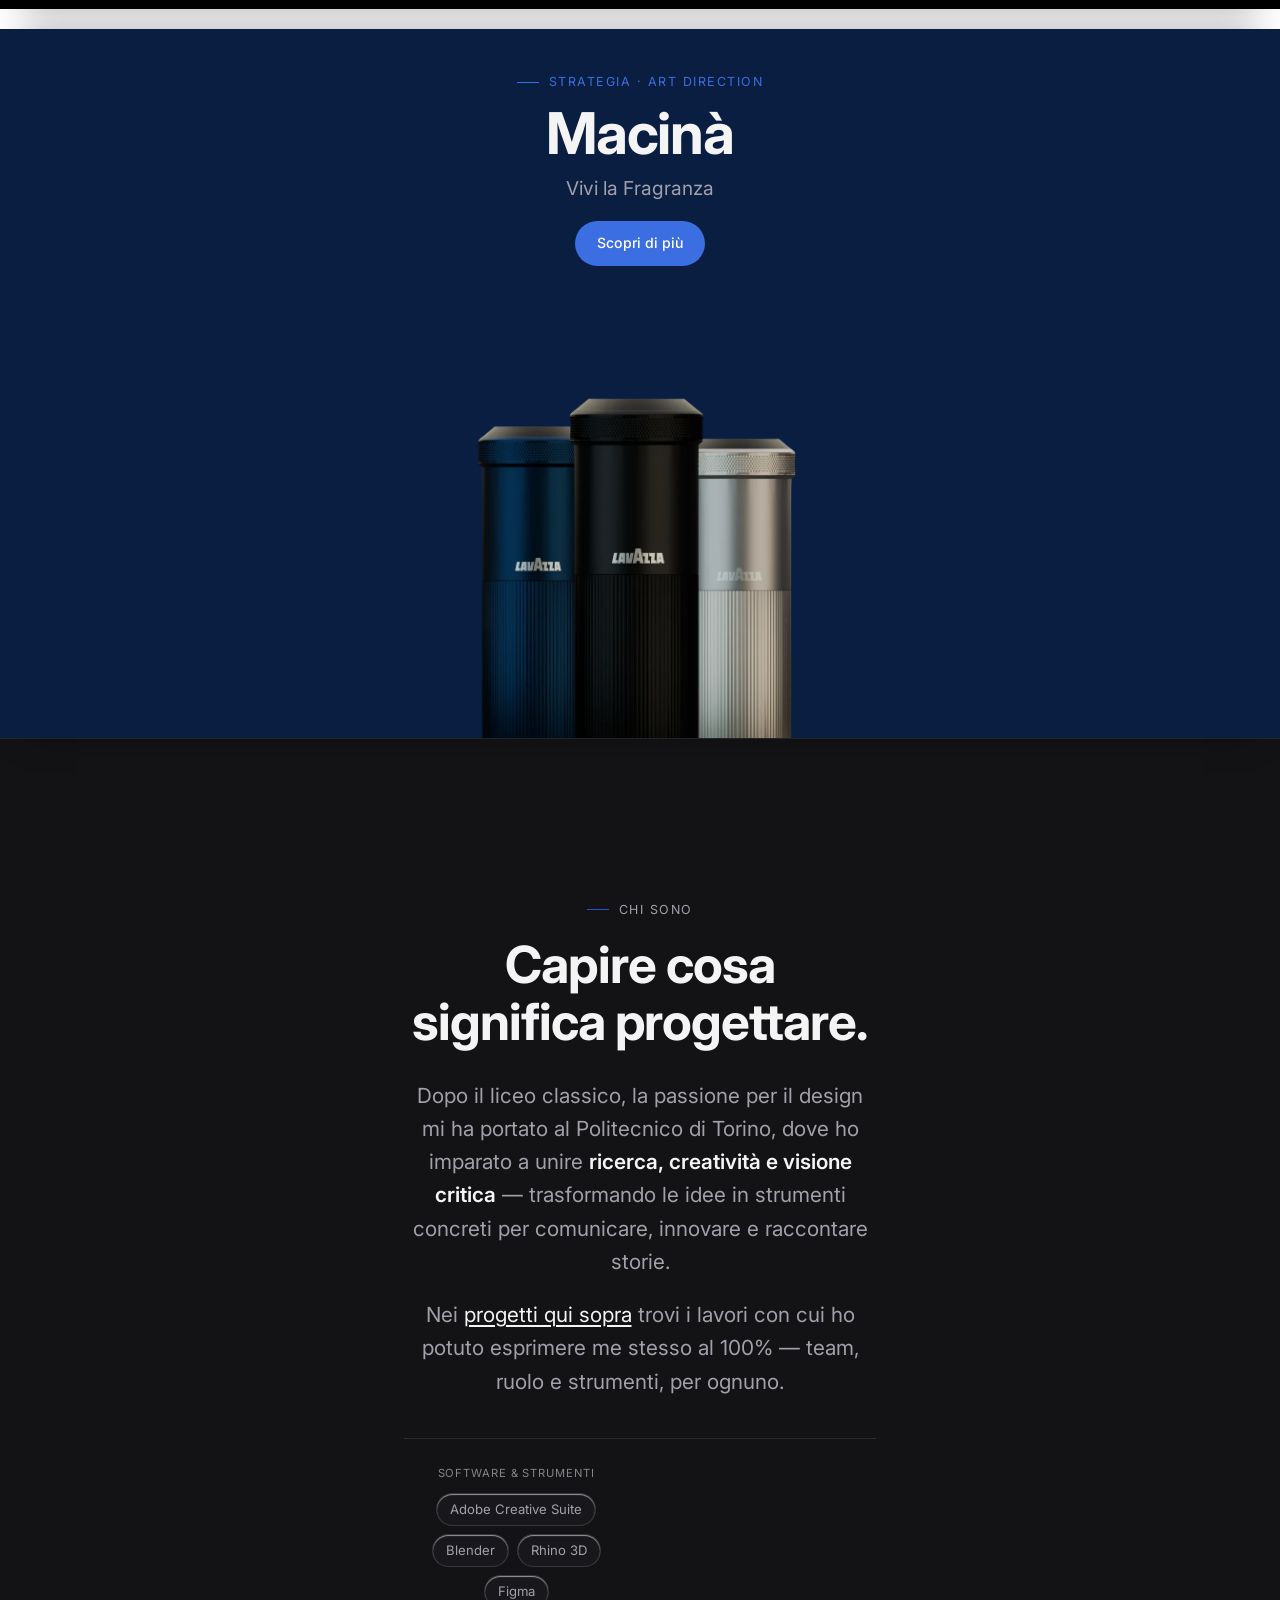
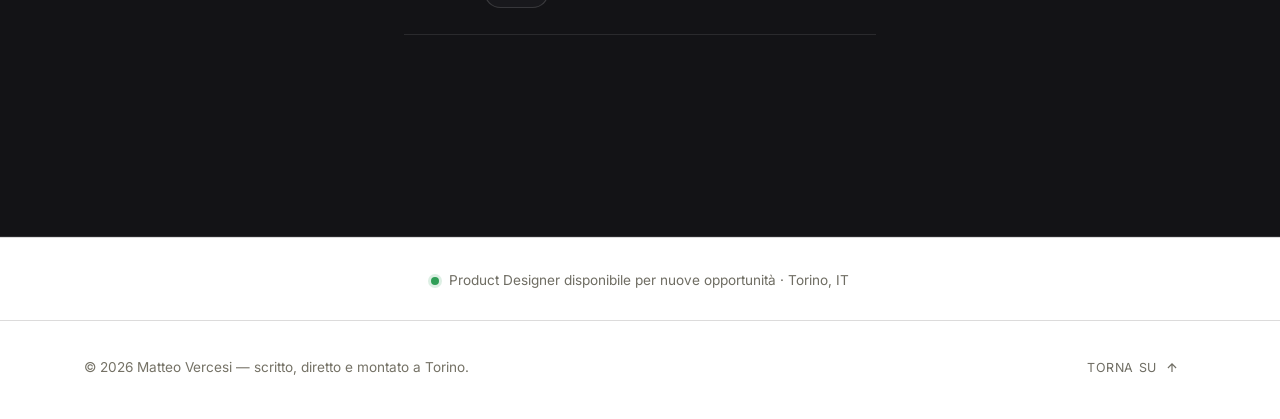
==== commit ba463f72: "Ground hero tagline and footer status in the real CV Replaces generic copy with language pulled dire" ====
--- a/index.html
+++ b/index.html
@@ -82,7 +82,7 @@
       <div class="hero__content">
         <span class="eyebrow">Product &amp; Digital Design</span>
         <h1>Matteo Vercesi.</h1>
-        <p class="hero__tagline">Designer con la passione per la ricerca, la forma e le storie che restano.</p>
+        <p class="hero__tagline">Product Designer tra modellazione 3D, prototipazione fisica e comunicazione visiva — dal concept alla realizzazione.</p>
         <div class="hero__actions">
           <a class="btn accent" href="#work"><span>Scopri i progetti</span></a>
           <a class="btn outline" href="#about"><span>Chi sono</span></a>
@@ -164,7 +164,7 @@
 <footer>
   <div class="footer__status">
     <span class="status-dot"></span>
-    <span>Disponibile per nuove opportunità · Torino, IT</span>
+    <span>Product Designer disponibile per nuove opportunità · Torino, IT</span>
   </div>
   <div class="container footer__inner">
     <span>© <span id="year"></span> Matteo Vercesi — scritto, diretto e montato a Torino.</span>
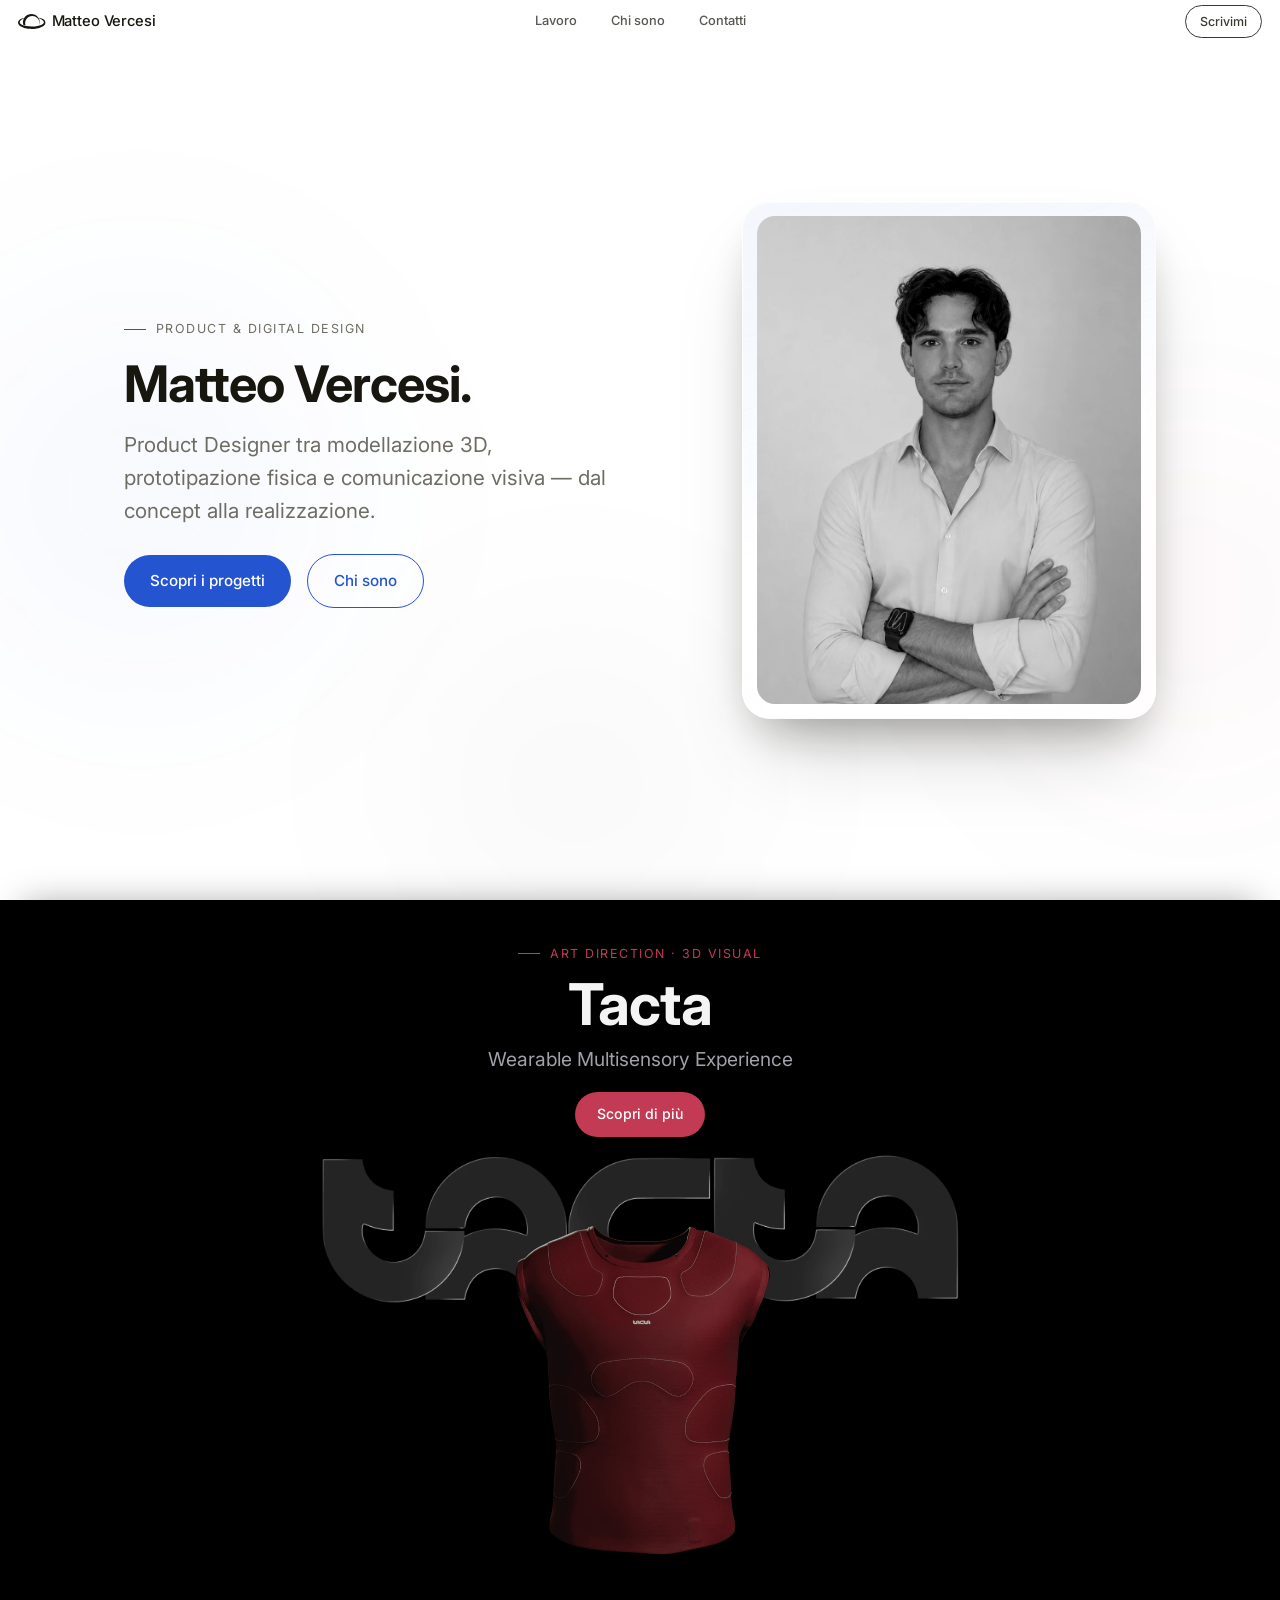
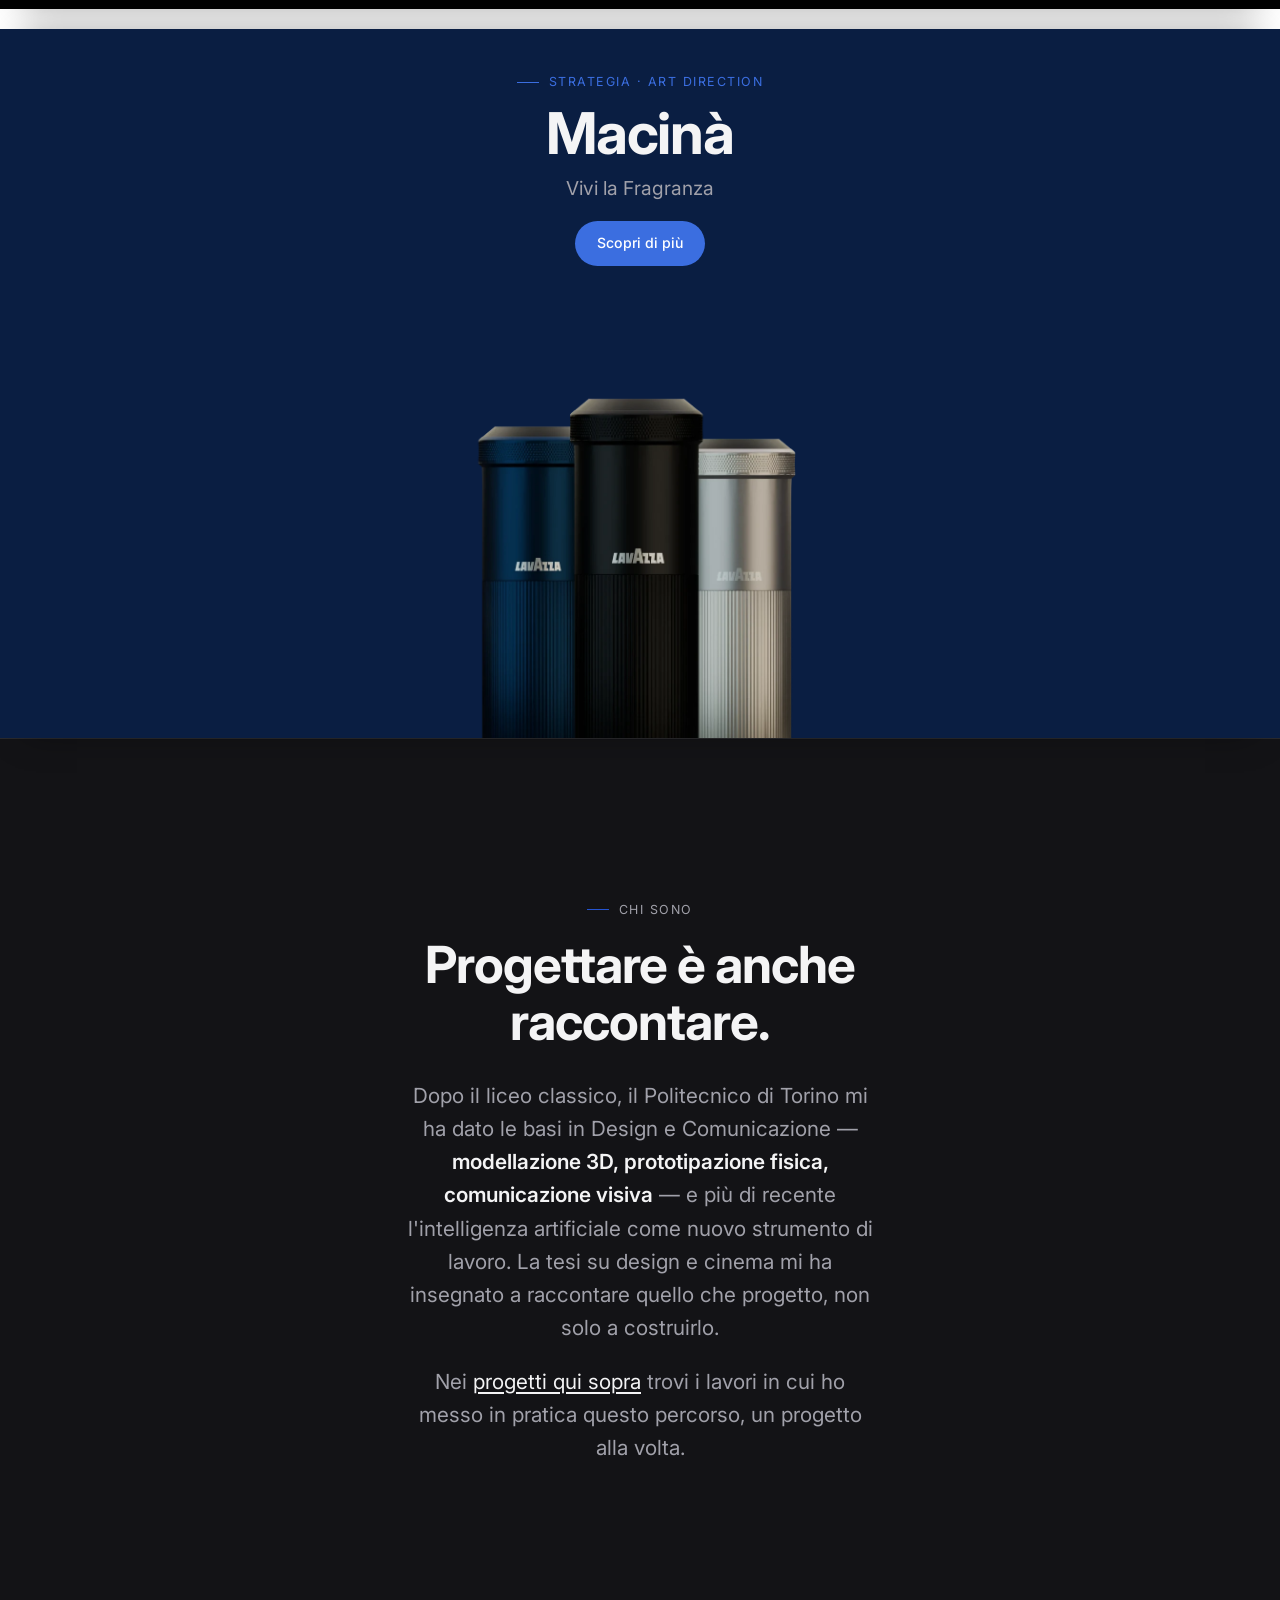
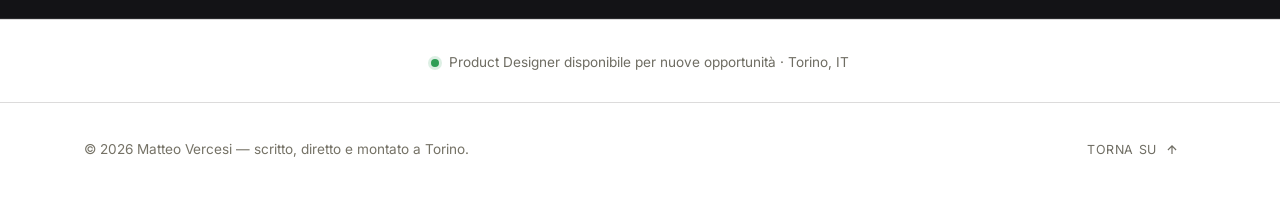
==== commit fe4594ba: "Rewrite About statement from the real CV, drop the tools badge list New headline/body/note ground th" ====
--- a/index.html
+++ b/index.html
@@ -140,20 +140,9 @@
     <section class="about" id="about">
       <div class="container statement__inner about__statement reveal">
         <span class="eyebrow">Chi sono</span>
-        <h2 class="statement__headline">Capire cosa significa progettare.</h2>
-        <p class="statement__body">Dopo il liceo classico, la passione per il design mi ha portato al Politecnico di Torino, dove ho imparato a unire <strong>ricerca, creatività e visione critica</strong> — trasformando le idee in strumenti concreti per comunicare, innovare e raccontare storie.</p>
-        <p class="statement__note">Nei <a href="#work">progetti qui sopra</a> trovi i lavori con cui ho potuto esprimere me stesso al 100% — team, ruolo e strumenti, per ognuno.</p>
-        <dl class="project__meta statement__meta about__tools-meta">
-          <div>
-            <dt>Software &amp; strumenti</dt>
-            <div class="badge-row">
-              <span class="badge">Adobe Creative Suite</span>
-              <span class="badge">Blender</span>
-              <span class="badge">Rhino 3D</span>
-              <span class="badge">Figma</span>
-            </div>
-          </div>
-        </dl>
+        <h2 class="statement__headline">Progettare è anche raccontare.</h2>
+        <p class="statement__body">Dopo il liceo classico, il Politecnico di Torino mi ha dato le basi in Design e Comunicazione — <strong>modellazione 3D, prototipazione fisica, comunicazione visiva</strong> — e più di recente l'intelligenza artificiale come nuovo strumento di lavoro. La tesi su design e cinema mi ha insegnato a raccontare quello che progetto, non solo a costruirlo.</p>
+        <p class="statement__note">Nei <a href="#work">progetti qui sopra</a> trovi i lavori in cui ho messo in pratica questo percorso, un progetto alla volta.</p>
       </div>
     </section>
 
--- a/css/style.css
+++ b/css/style.css
@@ -949,22 +949,6 @@
   color: var(--text);
   text-decoration: underline;
   text-underline-offset: 3px;
-}
-
-/* Single centered group instead of .statement__meta's own two-column
-   role/tools grid - this section only has one (tools), not both. */
-.about__tools-meta {
-  margin-top: 40px;
-  grid-template-columns: 1fr;
-  max-width: none;
-}
-
-.about__tools-meta dt {
-  text-align: center;
-}
-
-.about__tools-meta .badge-row {
-  justify-content: center;
 }
 
 /* ---------- Work / Projects ---------- */
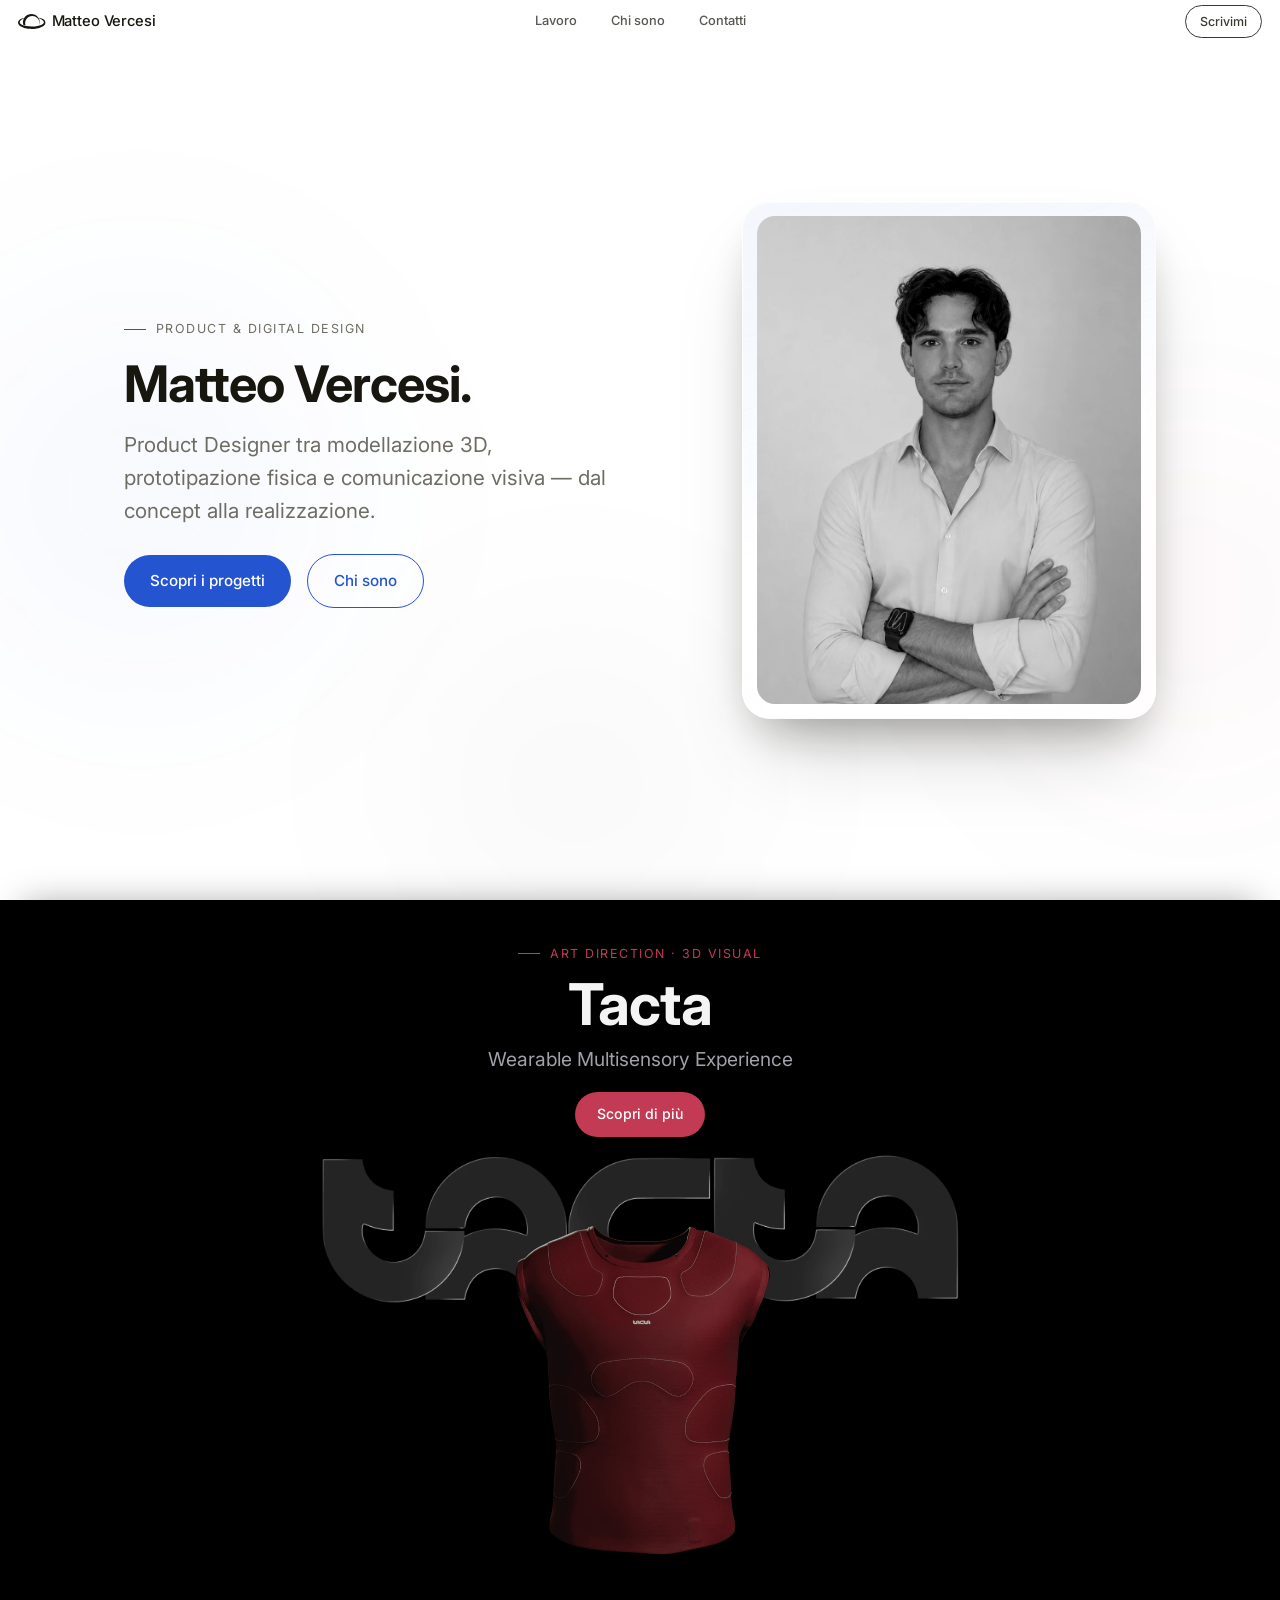
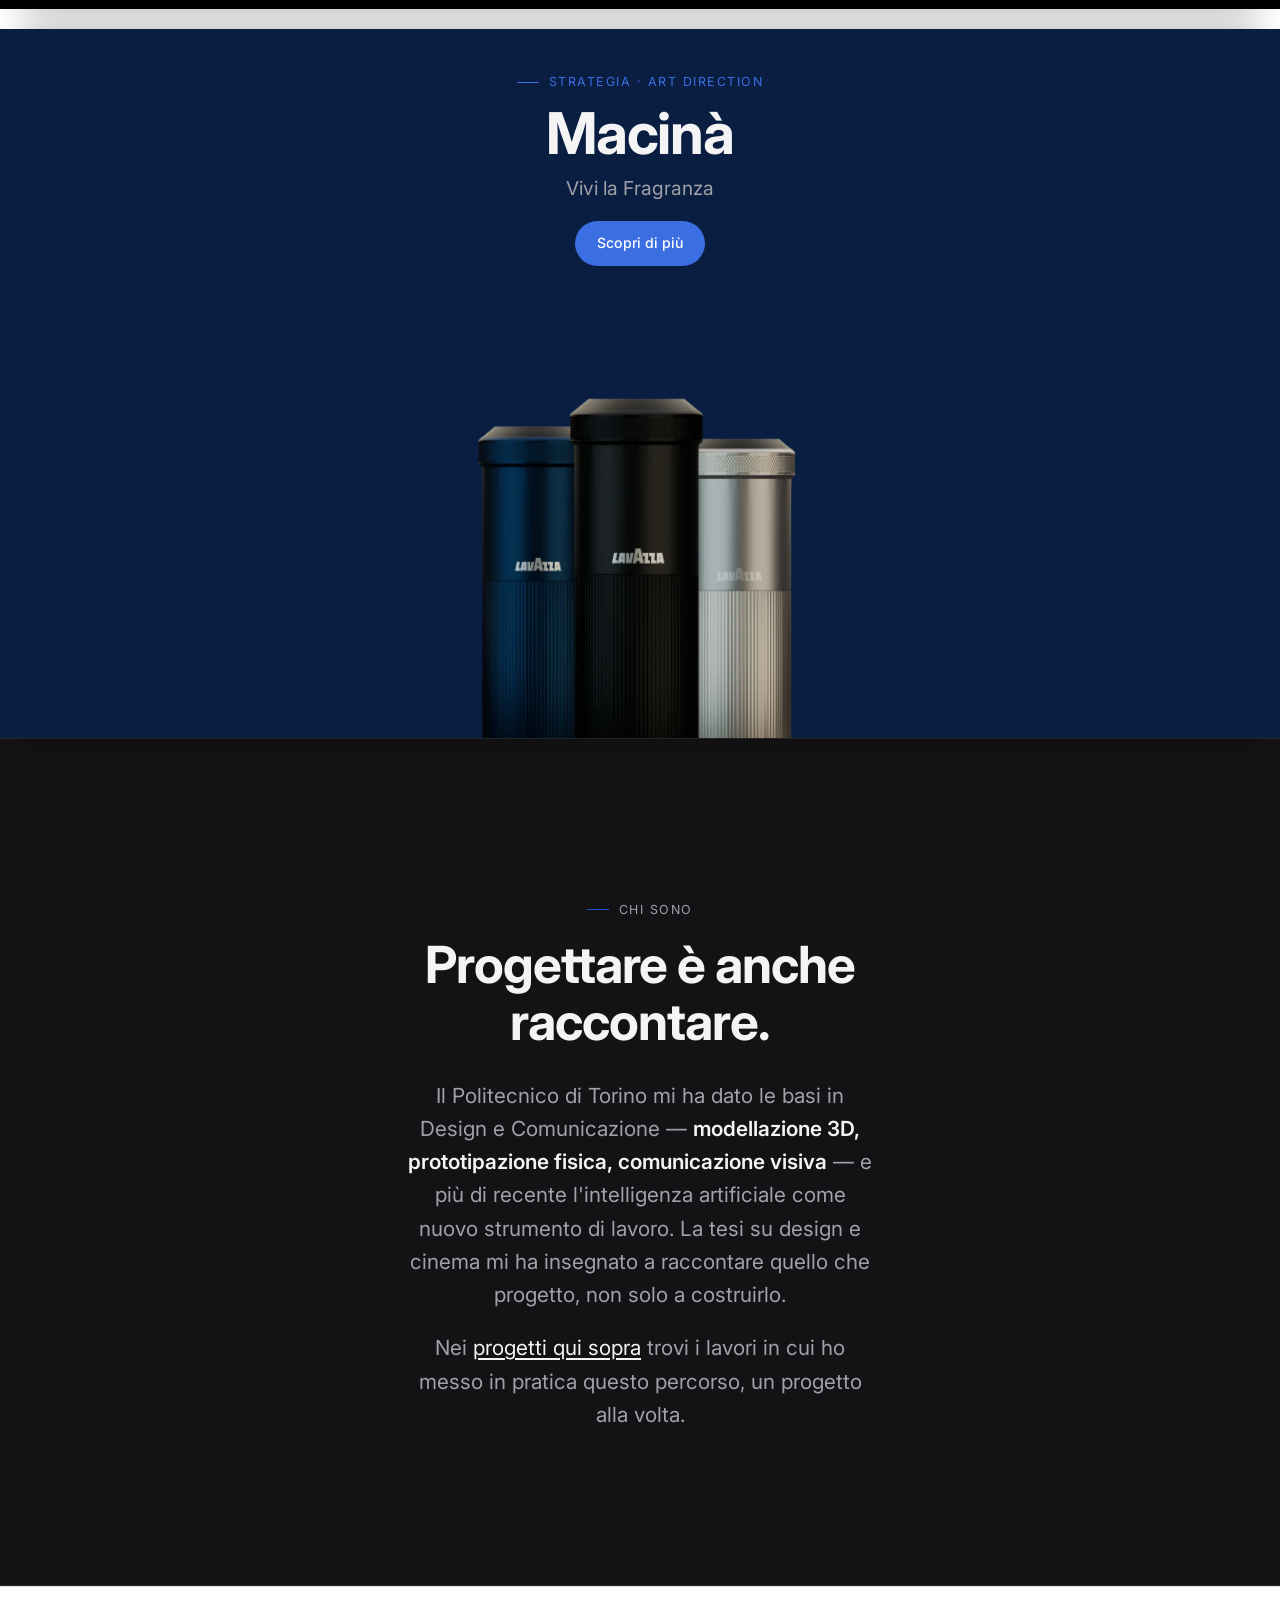
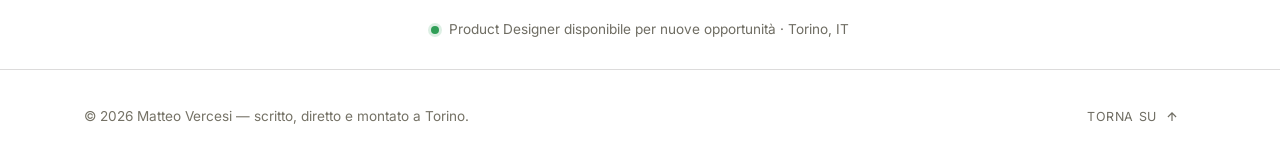
==== commit 407cd131: "Drop the liceo classico mention from the About statement Co-Authored-By: Claude Sonnet 5 <noreply@an" ====
--- a/index.html
+++ b/index.html
@@ -141,7 +141,7 @@
       <div class="container statement__inner about__statement reveal">
         <span class="eyebrow">Chi sono</span>
         <h2 class="statement__headline">Progettare è anche raccontare.</h2>
-        <p class="statement__body">Dopo il liceo classico, il Politecnico di Torino mi ha dato le basi in Design e Comunicazione — <strong>modellazione 3D, prototipazione fisica, comunicazione visiva</strong> — e più di recente l'intelligenza artificiale come nuovo strumento di lavoro. La tesi su design e cinema mi ha insegnato a raccontare quello che progetto, non solo a costruirlo.</p>
+        <p class="statement__body">Il Politecnico di Torino mi ha dato le basi in Design e Comunicazione — <strong>modellazione 3D, prototipazione fisica, comunicazione visiva</strong> — e più di recente l'intelligenza artificiale come nuovo strumento di lavoro. La tesi su design e cinema mi ha insegnato a raccontare quello che progetto, non solo a costruirlo.</p>
         <p class="statement__note">Nei <a href="#work">progetti qui sopra</a> trovi i lavori in cui ho messo in pratica questo percorso, un progetto alla volta.</p>
       </div>
     </section>
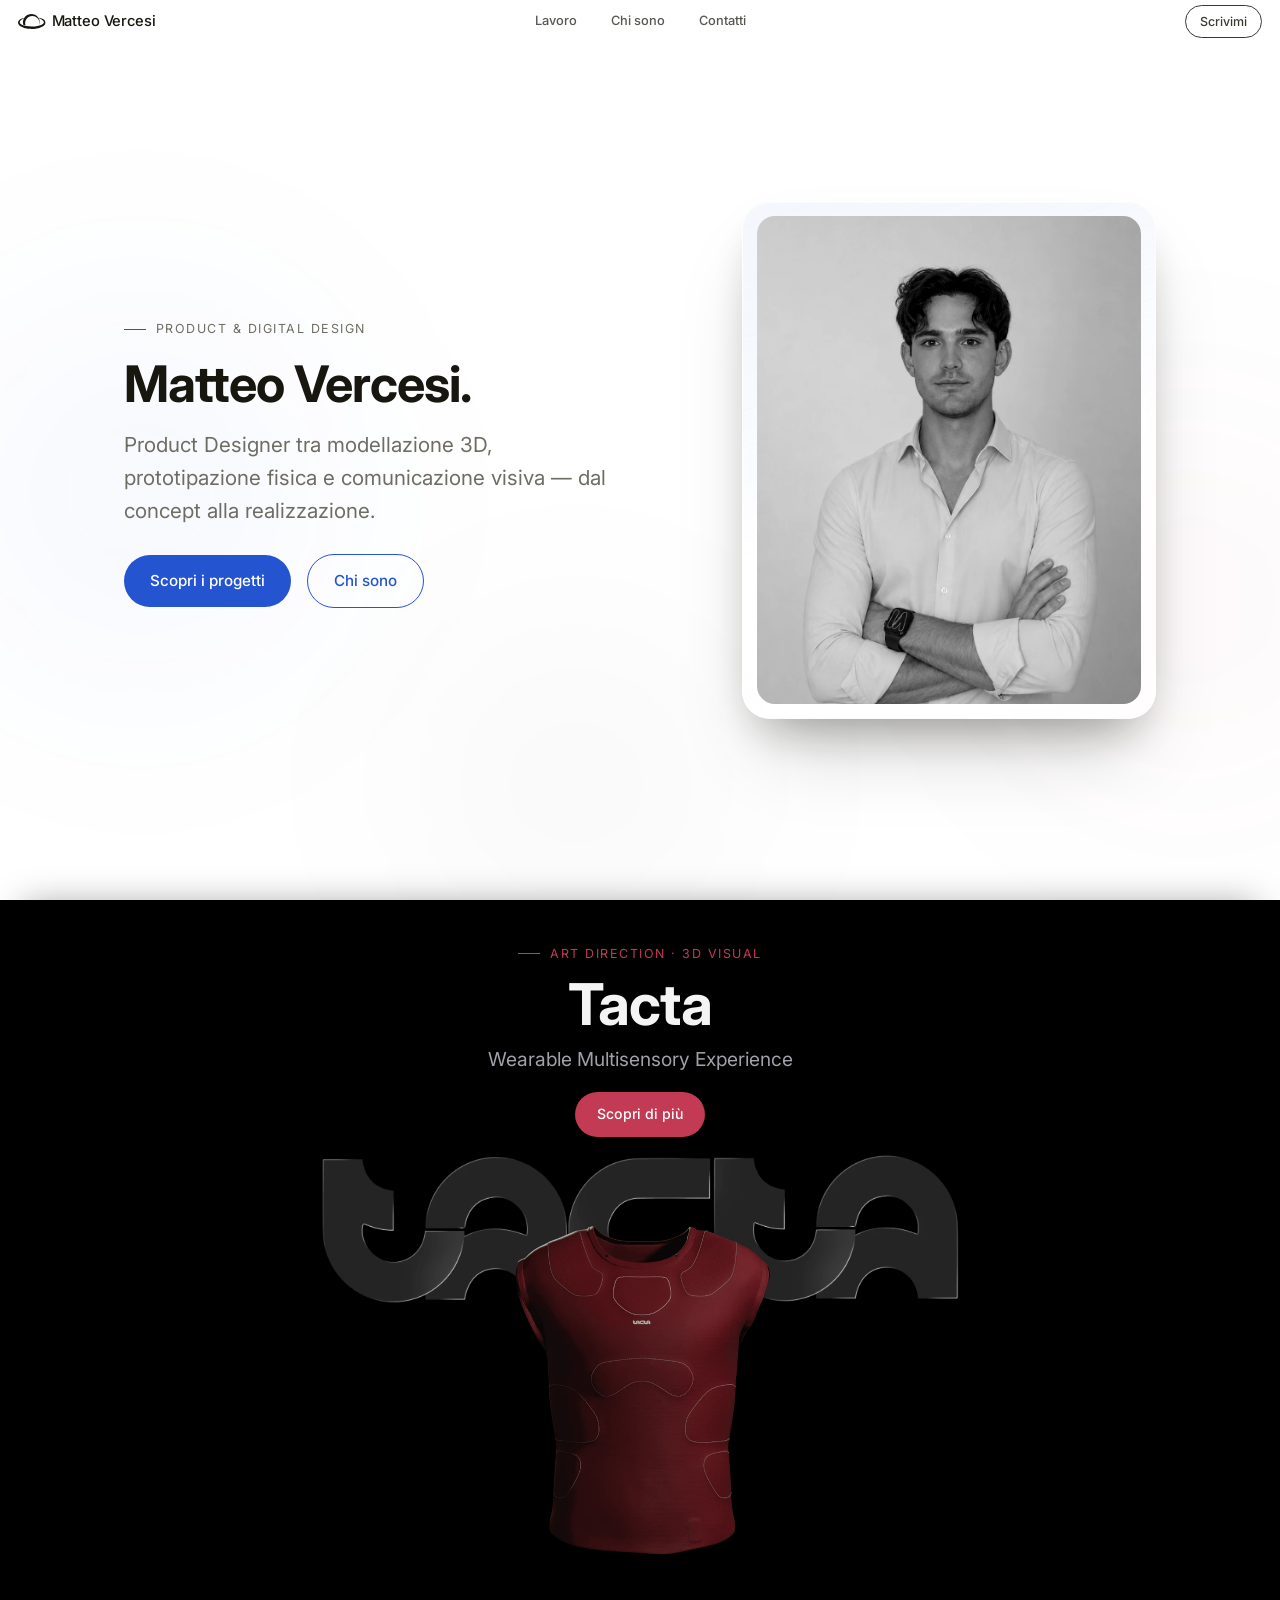
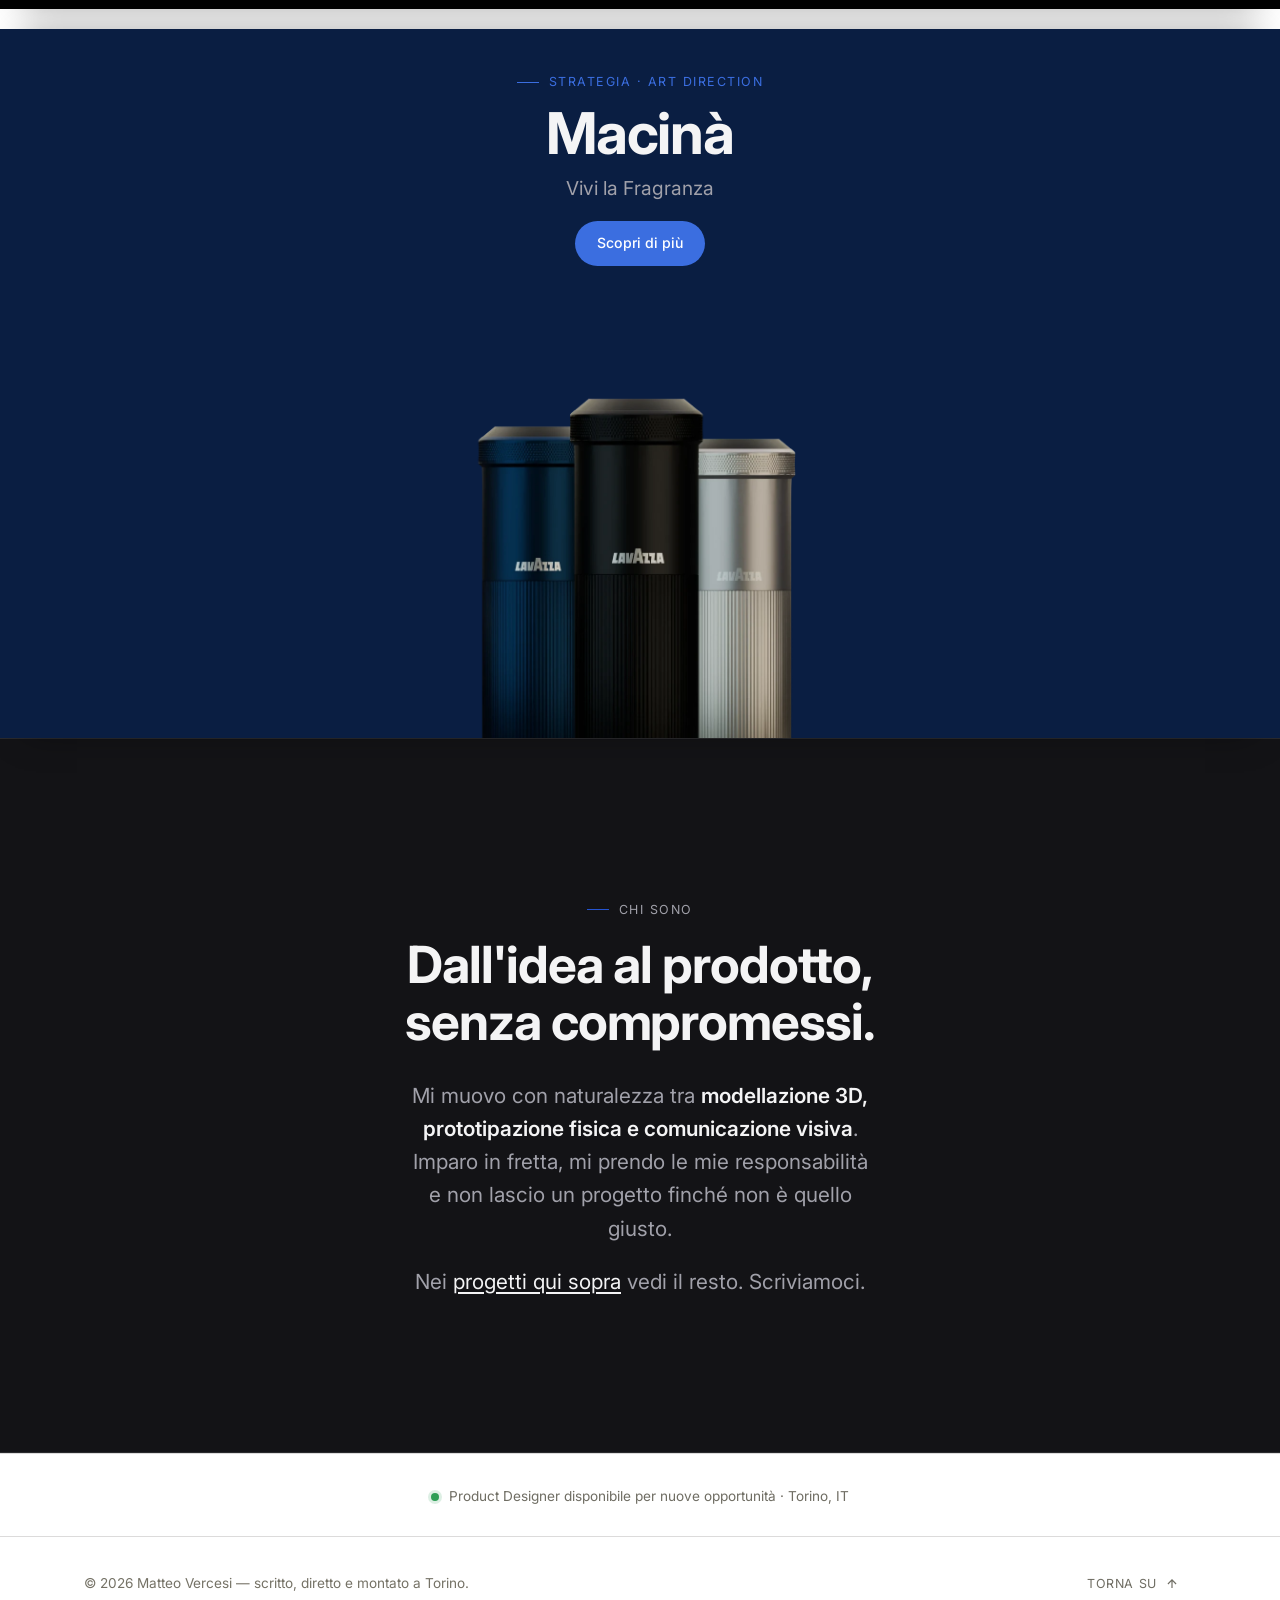
==== commit 34a0c41c: "Rewrite About statement as a pitch, not a CV recap Short, confident copy instead of biographical fac" ====
--- a/index.html
+++ b/index.html
@@ -140,9 +140,9 @@
     <section class="about" id="about">
       <div class="container statement__inner about__statement reveal">
         <span class="eyebrow">Chi sono</span>
-        <h2 class="statement__headline">Progettare è anche raccontare.</h2>
-        <p class="statement__body">Il Politecnico di Torino mi ha dato le basi in Design e Comunicazione — <strong>modellazione 3D, prototipazione fisica, comunicazione visiva</strong> — e più di recente l'intelligenza artificiale come nuovo strumento di lavoro. La tesi su design e cinema mi ha insegnato a raccontare quello che progetto, non solo a costruirlo.</p>
-        <p class="statement__note">Nei <a href="#work">progetti qui sopra</a> trovi i lavori in cui ho messo in pratica questo percorso, un progetto alla volta.</p>
+        <h2 class="statement__headline">Dall'idea al prodotto, senza compromessi.</h2>
+        <p class="statement__body">Mi muovo con naturalezza tra <strong>modellazione 3D, prototipazione fisica e comunicazione visiva</strong>. Imparo in fretta, mi prendo le mie responsabilità e non lascio un progetto finché non è quello giusto.</p>
+        <p class="statement__note">Nei <a href="#work">progetti qui sopra</a> vedi il resto. Scriviamoci.</p>
       </div>
     </section>
 
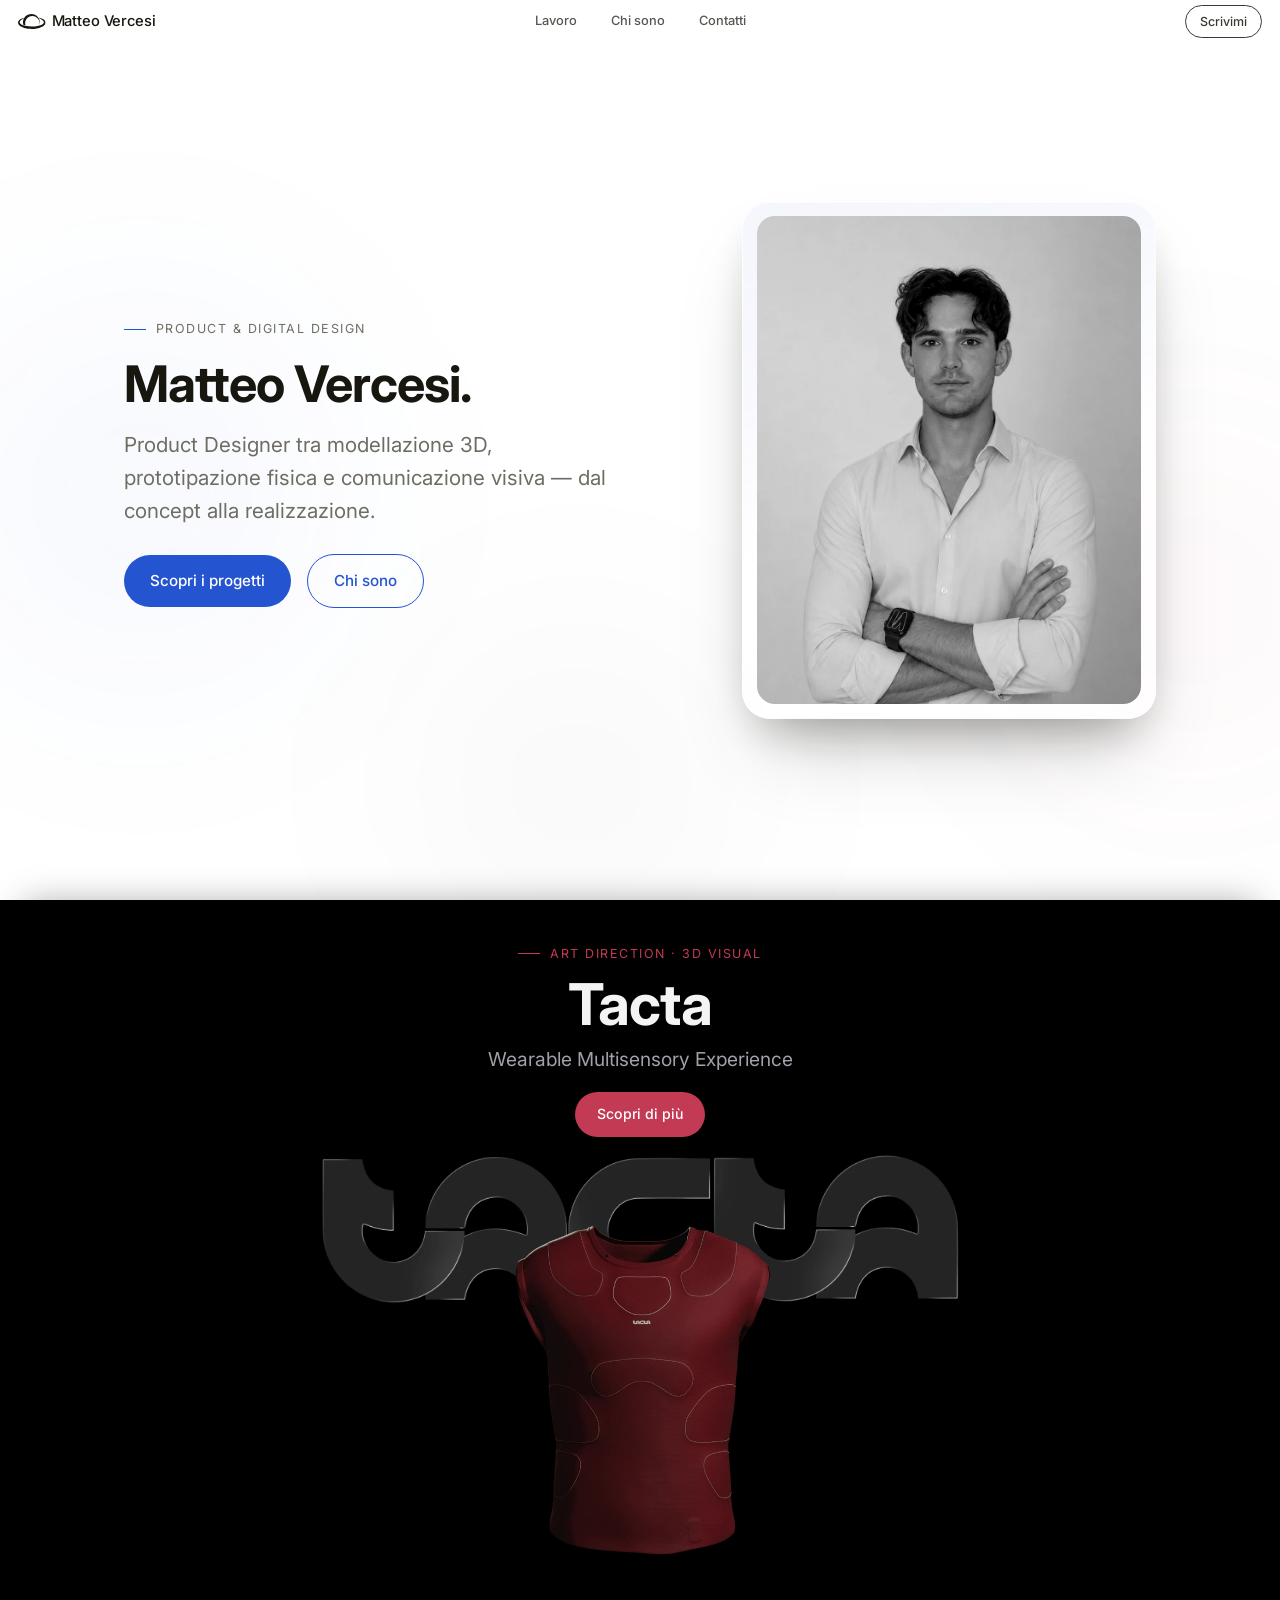
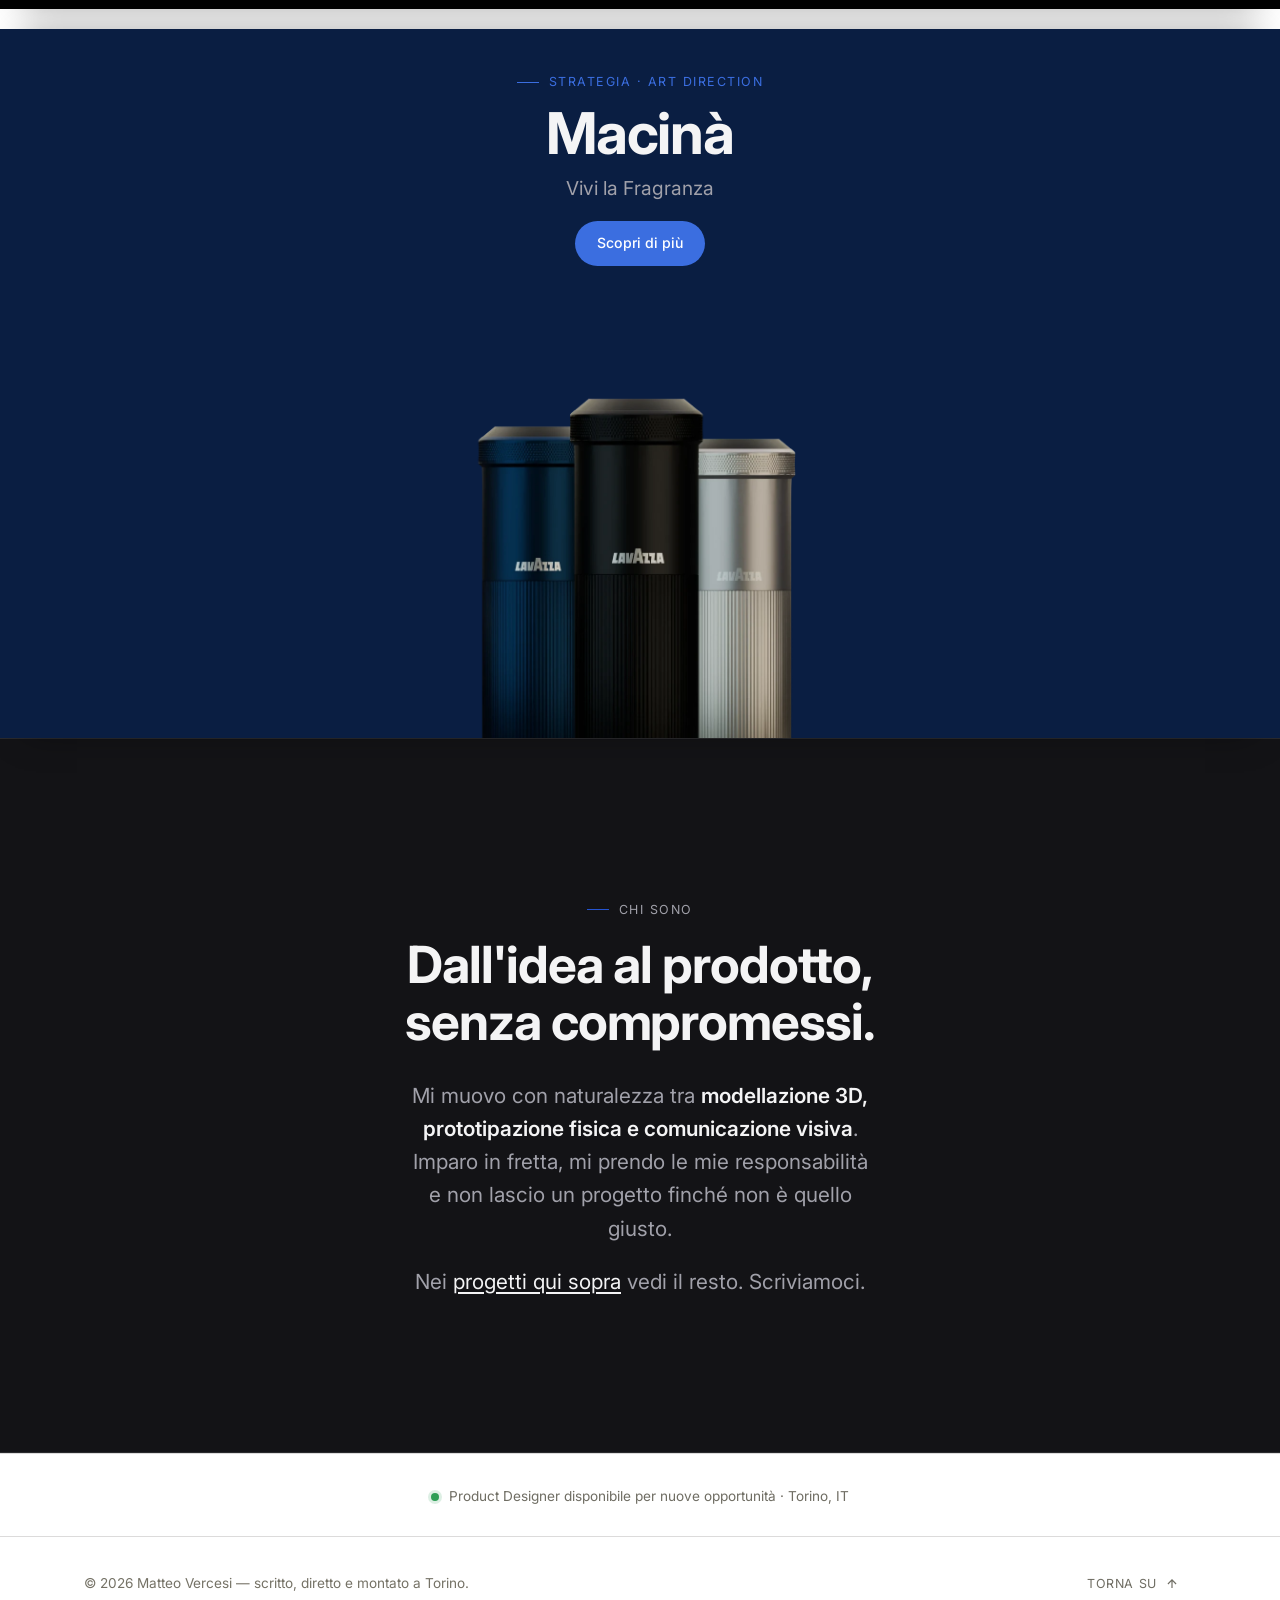
==== commit 57699dae: "Bring motion back to the site: hero cascade, reveal-on-scroll, nav, page transitions Re-enables the " ====
--- a/index.html
+++ b/index.html
@@ -4,6 +4,7 @@
 <meta charset="UTF-8" />
 <meta name="viewport" content="width=device-width, initial-scale=1, viewport-fit=cover" />
 <meta name="theme-color" content="#ffffff" />
+<meta name="view-transition" content="same-origin" />
 <script>
   /* Always land on the hero, never mid-page: without this, a #contact (or
      any other section) hash in the URL makes the browser jump straight
--- a/css/style.css
+++ b/css/style.css
@@ -122,6 +122,23 @@
     transition-duration: 0.01ms !important;
     scroll-behavior: auto !important;
   }
+  /* The browser's own view-transition pseudo-elements sit outside the
+     normal DOM, so the universal * selector above doesn't reliably reach
+     them - named explicitly here as a safety net. */
+  ::view-transition-old(root),
+  ::view-transition-new(root) {
+    animation-duration: 0.01ms !important;
+  }
+}
+
+/* Cross-document view transitions between index.html and the project
+   pages (see <meta name="view-transition"> in each <head>) - a plain
+   crossfade, ignored entirely by browsers that don't support it yet, so
+   navigation there just stays instant as it always was. */
+::view-transition-old(root),
+::view-transition-new(root) {
+  animation-duration: 220ms;
+  animation-timing-function: var(--ease);
 }
 
 body {
@@ -430,6 +447,11 @@
   height: 15px;
   width: auto;
   flex-shrink: 0;
+  transition: transform 600ms var(--ease);
+}
+
+.nav__logo:hover .nav__logo-mark {
+  transform: rotate(20deg);
 }
 
 .nav__center {
@@ -455,9 +477,27 @@
   transition: opacity var(--dur-fast) var(--ease);
 }
 
+.nav__pill::after {
+  content: "";
+  position: absolute;
+  left: 4px;
+  right: 4px;
+  bottom: 2px;
+  height: 1px;
+  background: currentColor;
+  transform: scaleX(0);
+  transform-origin: left;
+  transition: transform var(--dur-fast) var(--ease);
+}
+
 .nav__pill:hover,
 .nav__pill:focus-visible {
   opacity: 1;
+}
+
+.nav__pill:hover::after,
+.nav__pill:focus-visible::after {
+  transform: scaleX(1);
 }
 
 .nav__cta {
@@ -594,6 +634,9 @@
   width: min(100%, 380px, 40dvh);
   aspect-ratio: 4 / 5;
   margin-inline: auto;
+  opacity: 0;
+  animation: fade-up var(--dur-slow) var(--ease) forwards;
+  animation-delay: 0.32s;
 }
 
 @media (min-width: 860px) {
@@ -710,8 +753,7 @@
   max-height: 620px;
   border-radius: 50%;
   filter: blur(90px);
-  /* Drift paused with the rest of the site's animations - see .reveal. */
-  /* animation: aurora-drift 26s ease-in-out infinite alternate; */
+  animation: aurora-drift 26s ease-in-out infinite alternate;
 }
 
 .aurora__blob--a {
@@ -761,6 +803,8 @@
 
 .hero .eyebrow {
   margin-bottom: clamp(8px, 2dvh, 18px);
+  opacity: 0;
+  animation: fade-up var(--dur-slow) var(--ease) forwards;
 }
 
 /* Bold sans-serif display type for the headline - apple.com's own hero
@@ -778,9 +822,9 @@
   line-height: 1.08;
   max-width: 16ch;
   margin-inline: auto;
-  /* Entrance animation paused with the rest of the site - see .reveal. */
-  /* opacity: 0;
-  animation: fade-up var(--dur-slow) var(--ease) forwards; */
+  opacity: 0;
+  animation: fade-up var(--dur-slow) var(--ease) forwards;
+  animation-delay: 0.08s;
 }
 
 .hero__tagline {
@@ -789,9 +833,9 @@
   margin-inline: auto;
   font-size: clamp(0.95rem, min(2.2vw, 2.3dvh), 1.4rem);
   color: var(--text-muted);
-  /* opacity: 0;
+  opacity: 0;
   animation: fade-up var(--dur-slow) var(--ease) forwards;
-  animation-delay: 0.06s; */
+  animation-delay: 0.16s;
 }
 
 .hero__caption {
@@ -801,9 +845,6 @@
   margin-top: 14px;
   font-size: 0.92rem;
   color: var(--text-dim);
-  /* opacity: 0;
-  animation: fade-up var(--dur-slow) var(--ease) forwards;
-  animation-delay: 0.1s; */
 }
 
 @keyframes fade-up {
@@ -828,9 +869,9 @@
   align-items: center;
   gap: 16px;
   margin-top: clamp(14px, 3dvh, 28px);
-  /* opacity: 0;
+  opacity: 0;
   animation: fade-up var(--dur-slow) var(--ease) forwards;
-  animation-delay: 0.14s; */
+  animation-delay: 0.24s;
 }
 
 /* ---------- Section shell ---------- */
@@ -863,21 +904,15 @@
   font-size: 1.02rem;
 }
 
-/* Animations paused site-wide for now (nav excluded) - re-enable by
-   restoring the commented-out declarations below once the rest of the
-   site's content work is settled. Markup/JS untouched on purpose: every
-   .reveal class and the IntersectionObserver driving it are still in
-   place, so turning this back on later is just uncommenting these two
-   rules, not re-adding classes across every page again. */
 .reveal {
-  /* opacity: 0;
+  opacity: 0;
   transform: translateY(28px) scale(0.98);
-  transition: opacity 0.8s var(--ease), transform 0.8s var(--spring); */
+  transition: opacity 0.8s var(--ease), transform 0.8s var(--spring);
 }
 
 .reveal.is-visible {
-  /* opacity: 1;
-  transform: translateY(0) scale(1); */
+  opacity: 1;
+  transform: translateY(0) scale(1);
 }
 
 /* ---------- About ---------- */
